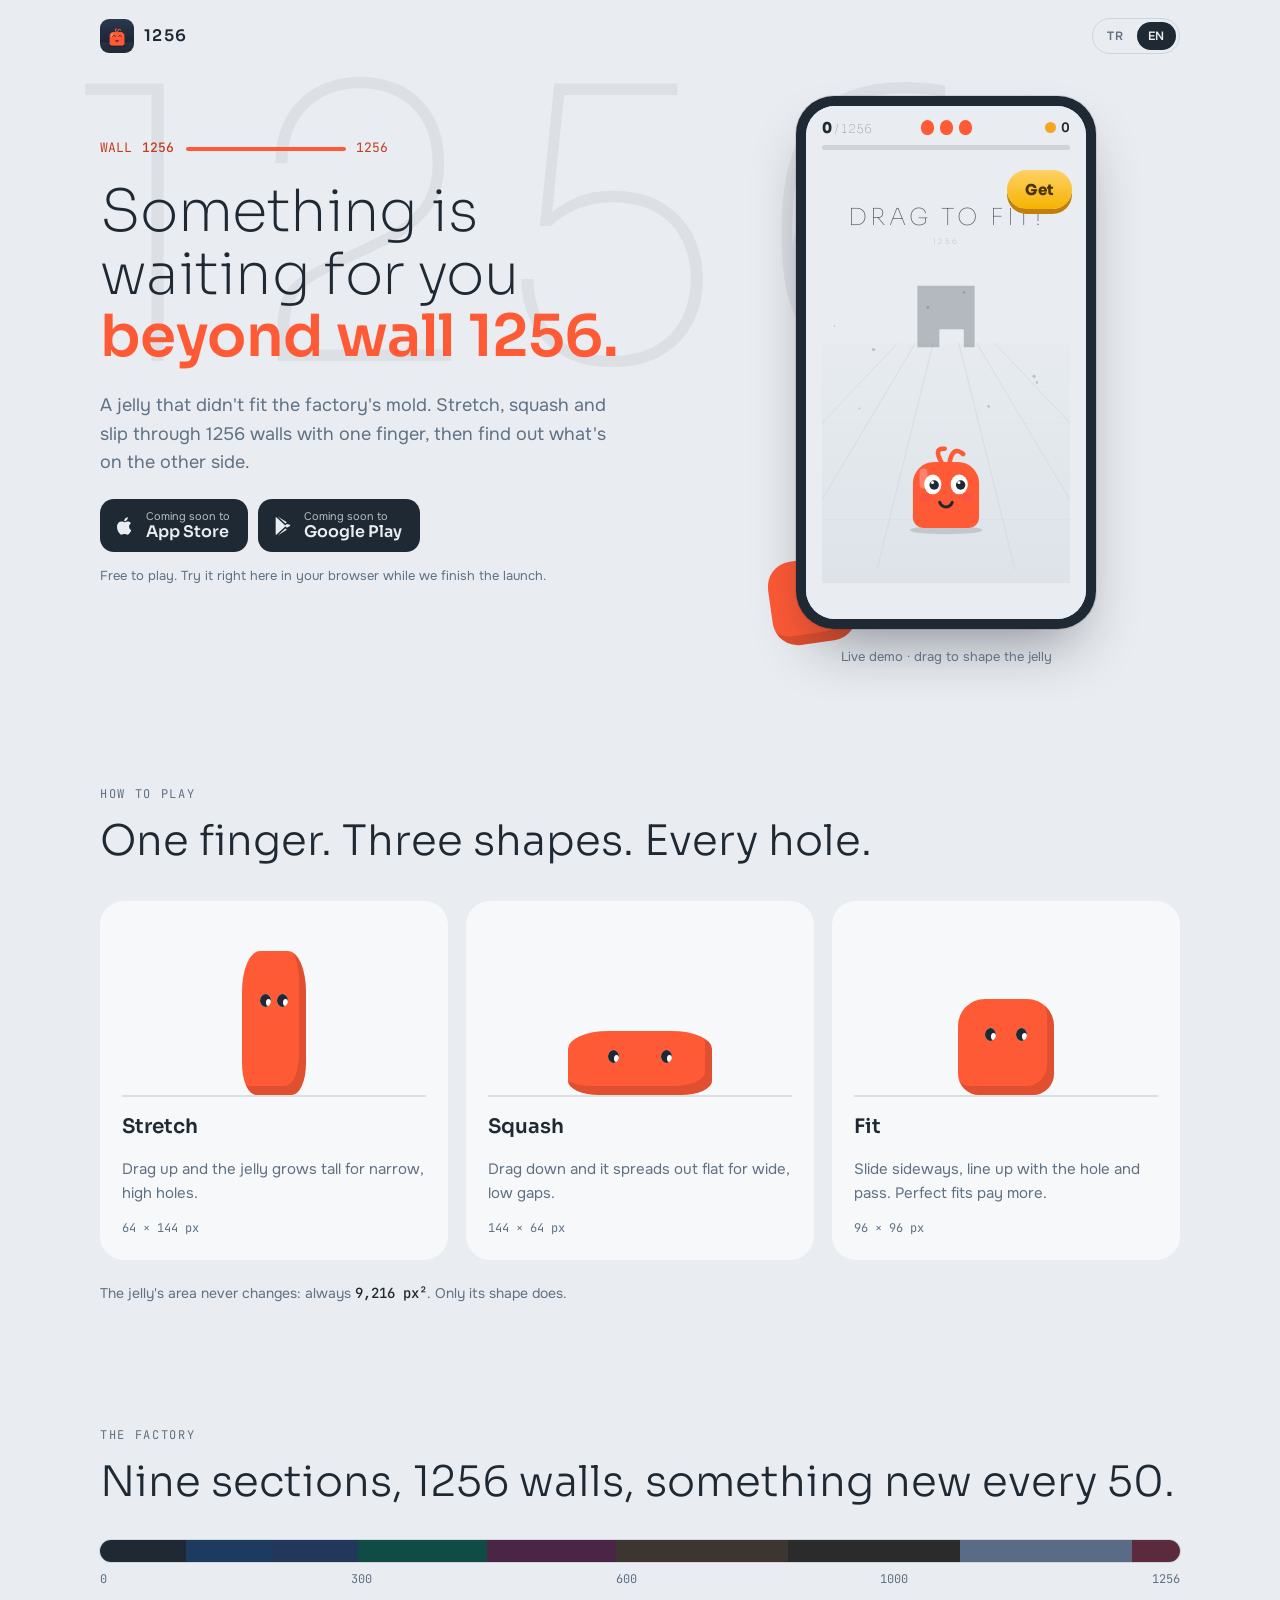
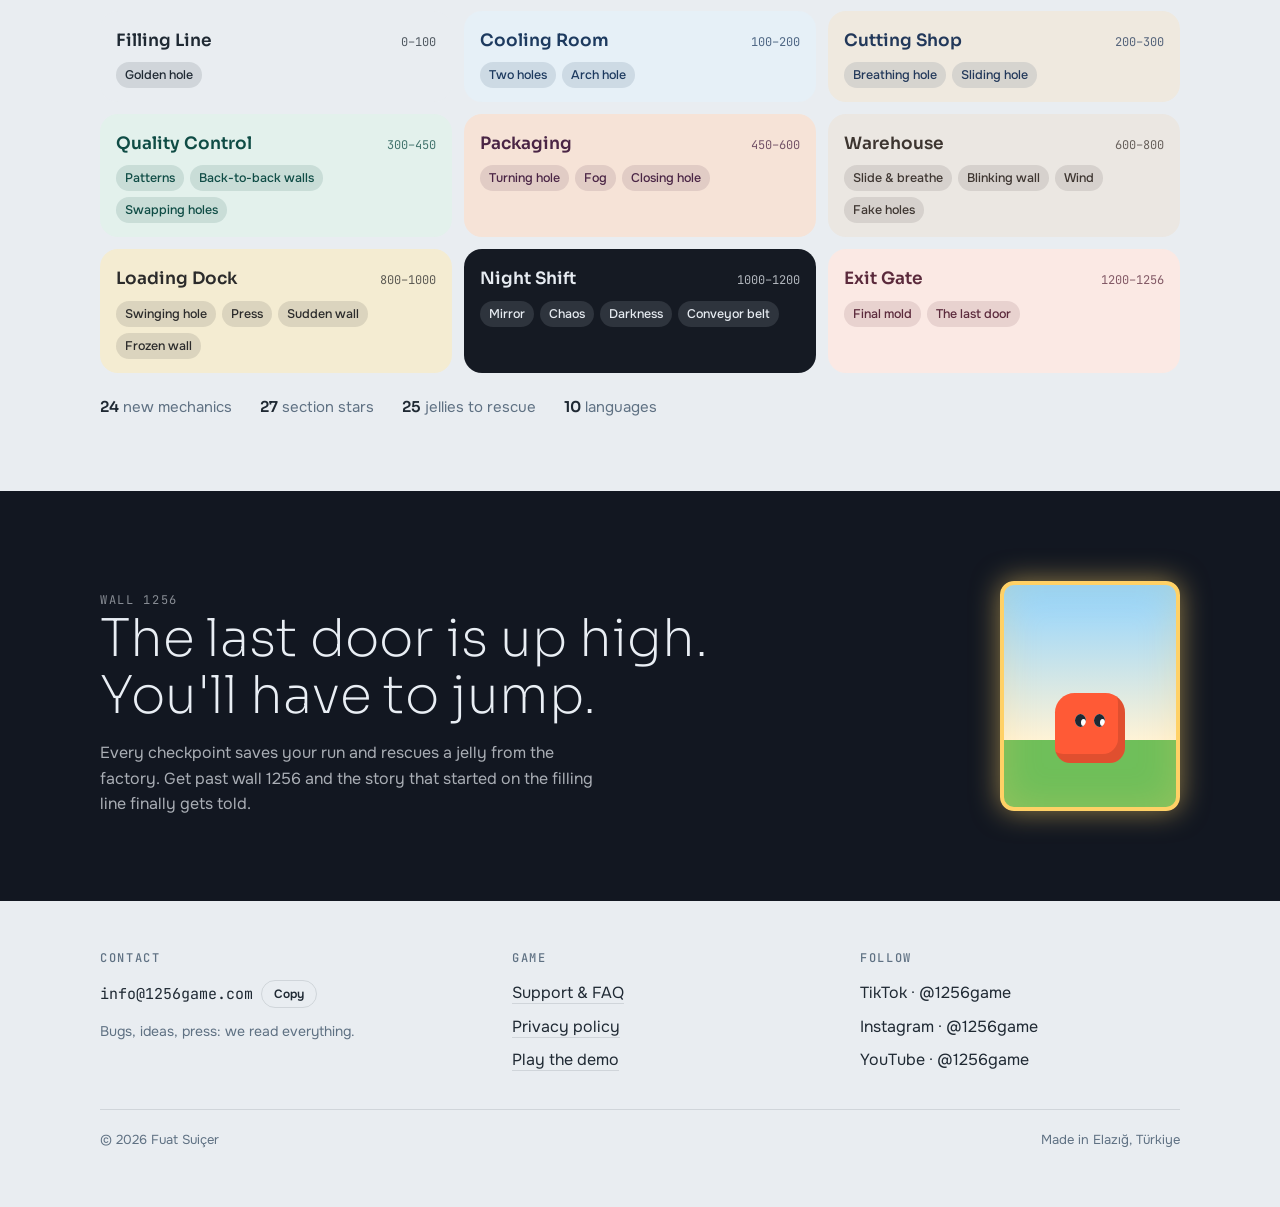
==== index.html @ 6d84bbd6 "Add files via upload" ====
<!doctype html>
<html lang="tr">
<head>
<meta charset="utf-8">
<meta name="viewport" content="width=device-width, initial-scale=1, viewport-fit=cover">
<title>1256</title>
<meta name="claude:viewport-fit-sides" content="cover">
<meta name="description" content="1256: Tek parmakla şekil değiştir, deliğe sığ, fabrikadan kaç. 1256. duvarın ardında seni bir şey bekliyor.">
<meta property="og:title" content="1256">
<meta property="og:description" content="1256. duvarın ardında seni bir şey bekliyor.">
<meta property="og:image" content="https://1256game.com/og.png">
<meta property="og:type" content="website">
<meta name="twitter:card" content="summary_large_image">
<link rel="icon" href="favicon.png">
<link rel="apple-touch-icon" href="apple-touch-icon.png">
<link rel="preconnect" href="https://fonts.googleapis.com">
<link rel="preconnect" href="https://fonts.gstatic.com" crossorigin>
<link rel="stylesheet" href="https://fonts.googleapis.com/css2?family=Sora:wght@100;200;300;600;800&family=Onest:wght@400;500;600&family=JetBrains+Mono:wght@500&display=swap">
<style>
/* Layout: the factory floor seen from the jelly. A huge thin "1256" behind a live demo,
   then the factory map from wall 0 to 1256, then the last door. */
:root{
  --bg:#e9edf1; --surface:#f6f8fa; --ink:#1f2933; --muted:#5f7183; --line:rgba(31,41,51,.12);
  --jelly:#ff5a36; --jelly-deep:#c23d1f; --gold:#f5b301; --wall:#1f2933; --night:#121721; --night-ink:#e9eef4;
  --display:"Sora",ui-sans-serif,system-ui,sans-serif; --body:"Onest","Segoe UI",system-ui,sans-serif; --mono:"JetBrains Mono",ui-monospace,Menlo,monospace;
}
@media (prefers-color-scheme: dark){:root:not([data-theme="light"]){
  --bg:#151a23; --surface:#1c2330; --ink:#e6ebf1; --muted:#8e9bab; --line:rgba(230,235,241,.12);
  --jelly:#ff6b47; --jelly-deep:#ff9a7e; --gold:#f5c040; --wall:#dfe5ec; color-scheme:dark}}
:root[data-theme="dark"]{
  --bg:#151a23; --surface:#1c2330; --ink:#e6ebf1; --muted:#8e9bab; --line:rgba(230,235,241,.12);
  --jelly:#ff6b47; --jelly-deep:#ff9a7e; --gold:#f5c040; --wall:#dfe5ec; color-scheme:dark}
*{box-sizing:border-box}
body{background:var(--bg);color:var(--ink);font-family:var(--body);font-size:16px;line-height:1.6;margin:0;-webkit-font-smoothing:antialiased}
a{color:inherit}
.wrap{max-width:1120px;margin:0 auto;padding-left:max(20px,env(safe-area-inset-left,0px));padding-right:max(20px,env(safe-area-inset-right,0px))}
h1,h2,h3{font-family:var(--display);text-wrap:balance;margin:0}
.eyebrow{font-family:var(--mono);font-size:12px;letter-spacing:.14em;text-transform:uppercase;color:var(--muted)}
:focus-visible{outline:3px solid var(--gold);outline-offset:3px;border-radius:6px}

/* top bar */
.top{display:flex;align-items:center;justify-content:space-between;gap:12px;padding-block:18px}
.brand{display:flex;align-items:center;gap:10px;text-decoration:none;font-family:var(--display);font-weight:600;letter-spacing:.08em}
.brand img{width:34px;height:34px;border-radius:9px}
.lang{display:flex;border:1.5px solid var(--line);border-radius:999px;padding:3px;gap:2px}
.lang button{font:600 12px var(--body);letter-spacing:.06em;background:none;color:var(--muted);border:0;border-radius:999px;padding:6px 11px;cursor:pointer}
.lang button[aria-pressed="true"]{background:var(--ink);color:var(--bg)}

/* hero */
.hero{position:relative;display:grid;grid-template-columns:minmax(0,1.1fr) minmax(0,.9fr);gap:40px;align-items:center;padding-block:24px 72px;overflow:hidden}
.ghost{position:absolute;left:-.04em;top:-0.08em;font-family:var(--display);font-weight:100;font-size:clamp(150px,30vw,380px);letter-spacing:.06em;line-height:1;color:var(--ink);opacity:.06;pointer-events:none;user-select:none;white-space:nowrap}
.hero-copy{position:relative;display:flex;flex-direction:column;gap:22px;min-width:0}
.counter{font-family:var(--mono);font-size:13px;color:var(--jelly-deep);display:flex;align-items:center;gap:10px}
.counter b{display:inline-block;min-width:4.2ch;font-weight:500;font-variant-numeric:tabular-nums}
.counter i{flex:0 1 160px;height:4px;border-radius:2px;background:var(--line);overflow:hidden}
.counter i u{display:block;height:100%;width:0;background:var(--jelly)}
.hero h1{font-weight:200;font-size:clamp(34px,5.2vw,58px);line-height:1.08;letter-spacing:-.01em}
.hero h1 strong{font-weight:600;color:var(--jelly)}
.lede{font-size:18px;color:var(--muted);max-width:44ch;margin:0}
.stores{display:flex;flex-wrap:wrap;gap:10px}
.store{display:flex;align-items:center;gap:10px;padding:11px 18px 11px 14px;border-radius:14px;background:var(--ink);color:var(--bg);text-decoration:none;min-width:0}
.store svg{width:22px;height:22px;flex:none}
.store span{display:flex;flex-direction:column;line-height:1.15}
.store small{font-size:11px;opacity:.75}
.store strong{font-family:var(--display);font-weight:600;font-size:16px}
.soon{font-size:13px;color:var(--muted);margin:-8px 0 0}

/* the phone with the live demo */
.phone{position:relative;justify-self:center;width:min(300px,78vw);aspect-ratio:9/16;max-width:100%;border-radius:38px;padding:10px;background:var(--wall);box-shadow:0 30px 60px -20px rgba(18,23,33,.45),0 0 0 1px var(--line)}
.phone iframe{display:block;width:100%;height:100%;border:0;border-radius:29px;background:#e9edf1}
.phone .tag{position:absolute;left:50%;bottom:-38px;transform:translateX(-50%);white-space:nowrap;font-size:13px;color:var(--muted)}
.phone::after{content:"";position:absolute;inset:auto auto -14px -26px;width:84px;height:84px;border-radius:30%;background:var(--jelly);box-shadow:inset -8px -10px 0 rgba(0,0,0,.12);z-index:-1;transform:rotate(-8deg)}

/* gestures */
.band{padding-block:72px}
.band h2{font-weight:300;font-size:clamp(28px,4vw,42px);line-height:1.15}
.gest{display:grid;grid-template-columns:repeat(3,minmax(0,1fr));gap:18px;margin-top:36px}
.g{background:var(--surface);border-radius:24px;padding:26px 22px 22px;display:flex;flex-direction:column;gap:14px;min-width:0}
.g .stage{height:170px;display:flex;align-items:flex-end;justify-content:center;border-bottom:2px solid var(--line)}
.g h3{font-weight:600;font-size:20px}
.g p{margin:0;color:var(--muted);font-size:15px}
.g .dims{font-family:var(--mono);font-size:12px;color:var(--muted)}
.jelly{position:relative;background:var(--jelly);border-radius:28% 28% 22% 22%;box-shadow:inset -7px -9px 0 rgba(0,0,0,.12)}
.jelly::before,.jelly::after{content:"";position:absolute;top:30%;width:11px;height:13px;border-radius:50%;background:#fff;box-shadow:inset 3px 2px 0 3px #1f2933}
.jelly::before{left:28%}.jelly::after{right:28%}
.j-tall{width:64px;height:144px}.j-flat{width:144px;height:64px}.j-sq{width:96px;height:96px}
.note{margin-top:22px;font-size:14px;color:var(--muted)}
.note b{font-family:var(--mono);font-weight:500;color:var(--ink)}
@media (prefers-reduced-motion: no-preference){
  .j-tall{animation:breathe 3.2s ease-in-out infinite}
  .j-flat{animation:breathe 3.2s ease-in-out infinite reverse}
  .j-sq{animation:wob 2.4s ease-in-out infinite}
  @keyframes breathe{0%,100%{transform:scale(1,1)}50%{transform:scale(1.06,.94)}}
  @keyframes wob{0%,100%{transform:translateY(0)}50%{transform:translateY(-8px)}}
}

/* factory map */
.map{margin-top:34px;display:flex;flex-direction:column;gap:22px}
.rail{display:flex;height:22px;border-radius:11px;overflow:hidden;box-shadow:0 0 0 1px var(--line)}
.rail span{display:block;height:100%}
.scale{display:flex;justify-content:space-between;font-family:var(--mono);font-size:12px;color:var(--muted);margin-top:-14px}
.secs{display:grid;grid-template-columns:repeat(3,minmax(0,1fr));gap:12px}
.sec{border-radius:18px;padding:16px 16px 14px;display:flex;flex-direction:column;gap:8px;min-width:0;background:var(--sb);color:var(--sc)}
.sec header{display:flex;justify-content:space-between;align-items:baseline;gap:8px}
.sec h3{font-weight:600;font-size:17px}
.sec .rng{font-family:var(--mono);font-size:12px;opacity:.75;white-space:nowrap;font-variant-numeric:tabular-nums}
.sec ul{list-style:none;margin:0;padding:0;display:flex;flex-wrap:wrap;gap:6px}
.sec li{font-size:12.5px;font-weight:500;padding:3px 9px;border-radius:999px;background:color-mix(in srgb,var(--sc) 12%,transparent)}
.facts{display:flex;flex-wrap:wrap;gap:10px 28px;font-size:15px;color:var(--muted)}
.facts b{font-family:var(--display);font-weight:600;color:var(--ink)}

/* the last door: one dark band in both themes */
.door{background:var(--night);color:var(--night-ink);padding-block:84px;position:relative;overflow:hidden}
.door .wrap{display:grid;grid-template-columns:minmax(0,1fr) auto;gap:40px;align-items:center}
.door h2{font-weight:200;font-size:clamp(30px,4.6vw,52px);line-height:1.1}
.door p{color:rgba(233,238,244,.7);max-width:46ch;margin:16px 0 0}
.portal{position:relative;width:180px;height:230px;border-radius:14px;border:4px solid #ffd166;box-shadow:0 0 28px rgba(255,209,102,.55),inset 0 0 36px rgba(255,209,102,.25);background:linear-gradient(180deg,#8fd3ff,#fff3d6 70%,#6fbf5a 70%)}
.portal .jelly{position:absolute;left:50%;bottom:44px;width:70px;height:70px;transform:translateX(-50%)}
.door .eyebrow{color:rgba(233,238,244,.55)}
@media (prefers-reduced-motion: no-preference){
  .portal{animation:glow 2.6s ease-in-out infinite}
  @keyframes glow{0%,100%{box-shadow:0 0 22px rgba(255,209,102,.45),inset 0 0 30px rgba(255,209,102,.2)}50%{box-shadow:0 0 44px rgba(255,209,102,.75),inset 0 0 44px rgba(255,209,102,.35)}}
  .portal .jelly{animation:hopin 2.6s ease-in-out infinite}
  @keyframes hopin{0%,100%{transform:translate(-50%,0)}40%{transform:translate(-50%,-26px)}}
}

/* footer */
footer{padding-block:48px 56px}
.foot{display:grid;grid-template-columns:minmax(0,1.2fr) minmax(0,1fr) minmax(0,1fr);gap:28px}
.foot h3{font-family:var(--mono);font-weight:500;font-size:12px;letter-spacing:.14em;text-transform:uppercase;color:var(--muted);margin-bottom:12px}
.foot ul{list-style:none;margin:0;padding:0;display:flex;flex-direction:column;gap:8px}
.foot a{text-decoration:none;border-bottom:1px solid var(--line)}
.foot a:hover{border-color:var(--ink)}
.mail{display:flex;align-items:center;gap:8px;flex-wrap:wrap}
.mail code{font-family:var(--mono);font-size:15px;user-select:all}
.mail button{font:600 12px var(--body);border:1.5px solid var(--line);background:none;color:var(--ink);border-radius:999px;padding:5px 12px;cursor:pointer}
.legal{margin-top:36px;padding-top:20px;border-top:1px solid var(--line);display:flex;justify-content:space-between;flex-wrap:wrap;gap:10px;font-size:13px;color:var(--muted)}

@media (max-width:860px){
  .hero{grid-template-columns:1fr;gap:56px;padding-bottom:84px}
  .gest{grid-template-columns:1fr}
  .secs{grid-template-columns:repeat(2,minmax(0,1fr))}
  .door .wrap{grid-template-columns:1fr}
  .portal{justify-self:start}
  .foot{grid-template-columns:1fr}
}
@media (max-width:520px){.secs{grid-template-columns:1fr}.g{display:grid;grid-template-columns:96px minmax(0,1fr);grid-template-rows:auto auto auto;column-gap:16px;row-gap:4px;padding:16px}.g .stage{grid-row:1/4;height:auto;border-bottom:0;align-items:center}.g .stage .jelly{transform:scale(.6)!important;animation:none}.g h3{font-size:18px}}
</style>
</head>
<body>
<header class="wrap top">
  <a class="brand" href="#" aria-label="1256"><img src="icon-256.png" alt="" width="34" height="34">1256</a>
  <div class="lang" role="group" aria-label="Dil / Language">
    <button type="button" id="lang-tr" aria-pressed="true">TR</button>
    <button type="button" id="lang-en" aria-pressed="false">EN</button>
  </div>
</header>

<main>
  <section class="wrap hero">
    <div class="ghost" aria-hidden="true">1256</div>
    <div class="hero-copy">
      <div class="counter" aria-hidden="true"><span data-en="WALL">DUVAR</span> <b id="cnt">0001</b><i><u id="bar"></u></i> 1256</div>
      <h1 data-en-html="Something is waiting for you <strong>beyond wall 1256.</strong>"><strong>1256. duvarın</strong> ardında seni bir şey bekliyor.</h1>
      <p class="lede" data-en="A jelly that didn't fit the factory's mold. Stretch, squash and slip through 1256 walls with one finger, then find out what's on the other side.">Fabrikanın kalıbına sığmayan bir jöle. Tek parmakla uza, basıl, deliğe sığ; 1256 duvarı geç ve öbür tarafta ne olduğunu gör.</p>
      <div class="stores">
        <a class="store" href="#" aria-disabled="true"><svg viewBox="0 0 24 24" aria-hidden="true"><path fill="currentColor" d="M16.4 12.6c0-2.4 2-3.6 2.1-3.7-1.1-1.7-2.9-1.9-3.5-1.9-1.5-.2-2.9.9-3.7.9-.8 0-1.9-.9-3.2-.8-1.6 0-3.1 1-4 2.4-1.7 3-.4 7.3 1.2 9.7.8 1.2 1.8 2.5 3 2.4 1.2 0 1.7-.8 3.1-.8 1.5 0 1.9.8 3.2.8 1.3 0 2.1-1.2 2.9-2.4.9-1.3 1.3-2.6 1.3-2.7-.1 0-2.4-.9-2.4-3.9zM14 5.4c.7-.8 1.1-1.9 1-3-1 0-2.1.7-2.8 1.5-.6.7-1.2 1.8-1 2.9 1.1.1 2.1-.6 2.8-1.4z"/></svg><span><small data-en="Coming soon to">Yakında</small><strong>App Store</strong></span></a>
        <a class="store" href="#" aria-disabled="true"><svg viewBox="0 0 24 24" aria-hidden="true"><path fill="currentColor" d="M4 2.8v18.4c0 .4.4.6.7.4l10.1-9.2c.2-.2.2-.6 0-.8L4.7 2.4c-.3-.2-.7 0-.7.4zm12.2 6.9-2.3 2.1 2.3 2.1 3.3-1.9c.6-.3.6-1.1 0-1.4zM6.2 1.6l8.4 7.7 1.6-1.4zm0 20.8 10-6.3-1.6-1.4z"/></svg><span><small data-en="Coming soon to">Yakında</small><strong>Google Play</strong></span></a>
      </div>
      <p class="soon" data-en="Free to play. Try it right here in your browser while we finish the launch.">Ücretsiz. Mağazalara gelene kadar yandaki demoyu tarayıcında oynayabilirsin.</p>
    </div>
    <div class="phone">
      <iframe src="play.html" title="1256 demo" loading="lazy"></iframe>
      <span class="tag" data-en="Live demo · drag to shape the jelly">Canlı demo · jöleyi parmağınla şekillendir</span>
    </div>
  </section>

  <section class="band">
    <div class="wrap">
      <p class="eyebrow" data-en="How to play">Nasıl oynanır</p>
      <h2 data-en="One finger. Three shapes. Every hole.">Tek parmak. Üç şekil. Her delik.</h2>
      <div class="gest">
        <article class="g"><div class="stage"><div class="jelly j-tall"></div></div><h3 data-en="Stretch">Uza</h3><p data-en="Drag up and the jelly grows tall for narrow, high holes.">Yukarı çek; jöle dar ve yüksek delikler için uzasın.</p><span class="dims">64 × 144 px</span></article>
        <article class="g"><div class="stage"><div class="jelly j-flat"></div></div><h3 data-en="Squash">Basıl</h3><p data-en="Drag down and it spreads out flat for wide, low gaps.">Aşağı çek; geniş ve alçak boşluklar için yassılsın.</p><span class="dims">144 × 64 px</span></article>
        <article class="g"><div class="stage"><div class="jelly j-sq"></div></div><h3 data-en="Fit">Sığ</h3><p data-en="Slide sideways, line up with the hole and pass. Perfect fits pay more.">Sağa sola kaydır, deliğe hizalan ve geç. Tam oturan geçiş daha çok kazandırır.</p><span class="dims">96 × 96 px</span></article>
      </div>
      <p class="note" data-en-html="The jelly's area never changes: always <b>9,216 px²</b>. Only its shape does.">Jölenin alanı hiç değişmez: hep <b>9.216 px²</b>. Değişen yalnızca şekli.</p>
    </div>
  </section>

  <section class="band" style="padding-top:24px">
    <div class="wrap">
      <p class="eyebrow" data-en="The factory">Fabrika</p>
      <h2 data-en="Nine sections, 1256 walls, something new every 50.">Dokuz bölüm, 1256 duvar, her 50 duvarda yeni bir şey.</h2>
      <div class="map">
        <div class="rail" id="rail" aria-hidden="true"></div>
        <div class="scale" aria-hidden="true"><span>0</span><span>300</span><span>600</span><span>1000</span><span>1256</span></div>
        <div class="secs" id="secs"></div>
        <div class="facts">
          <span><b>24</b> <span data-en="new mechanics">yeni mekanik</span></span>
          <span><b>27</b> <span data-en="section stars">bölüm yıldızı</span></span>
          <span><b>25</b> <span data-en="jellies to rescue">kurtarılacak jöle</span></span>
          <span><b>10</b> <span data-en="languages">dil</span></span>
        </div>
      </div>
    </div>
  </section>

  <section class="door">
    <div class="wrap">
      <div>
        <p class="eyebrow" data-en="Wall 1256">1256. duvar</p>
        <h2 data-en="The last door is up high. You'll have to jump.">Son kapı yukarıda. Zıplaman gerekecek.</h2>
        <p data-en="Every checkpoint saves your run and rescues a jelly from the factory. Get past wall 1256 and the story that started on the filling line finally gets told.">Her kontrol noktası ilerlemeni kaydeder ve fabrikadan bir jöle kurtarır. 1256. duvarı geçtiğinde dolum hattında başlayan hikâye sonunda anlatılır.</p>
      </div>
      <div class="portal" aria-hidden="true"><div class="jelly"></div></div>
    </div>
  </section>
</main>

<footer class="wrap">
  <div class="foot">
    <div>
      <h3 data-en="Contact">İletişim</h3>
      <div class="mail"><code id="mail">info@1256game.com</code><button type="button" id="copy" data-en="Copy">Kopyala</button></div>
      <p style="margin:12px 0 0;color:var(--muted);font-size:14px" data-en="Bugs, ideas, press: we read everything.">Hata, fikir, basın: hepsini okuyoruz.</p>
    </div>
    <div>
      <h3 data-en="Game">Oyun</h3>
      <ul>
        <li><a href="destek.html" data-en="Support &amp; FAQ">Destek ve SSS</a></li>
        <li><a href="gizlilik.html" id="privacy-link" data-en="Privacy policy">Gizlilik politikası</a></li>
        <li><a href="play.html" target="_blank" rel="noopener" data-en="Play the demo">Demoyu oyna</a></li>
      </ul>
    </div>
    <div>
      <h3 data-en="Follow">Takip et</h3>
      <ul>
        <li>TikTok · @1256game</li>
        <li>Instagram · @1256game</li>
        <li>YouTube · @1256game</li>
      </ul>
    </div>
  </div>
  <div class="legal"><span>© 2026 Fuat Suiçer</span><span data-en="Made in Elazığ, Türkiye">Elazığ, Türkiye'de yapıldı</span></div>
</footer>

<script>
(() => {
  const SECS = [
    { from: 0, to: 100, tr: 'Dolum Hattı', en: 'Filling Line', bg: '#e9edf1', c: '#1f2933', n: [['Altın delik', 'Golden hole']] },
    { from: 100, to: 200, tr: 'Soğutma Odası', en: 'Cooling Room', bg: '#e6f0f7', c: '#1d3a5f', n: [['İki delik', 'Two holes'], ['Kemer delik', 'Arch hole']] },
    { from: 200, to: 300, tr: 'Kesim Atölyesi', en: 'Cutting Shop', bg: '#efe9df', c: '#22385a', n: [['Nefes alan delik', 'Breathing hole'], ['Kayan delik', 'Sliding hole']] },
    { from: 300, to: 450, tr: 'Kalite Kontrol', en: 'Quality Control', bg: '#e3f1ec', c: '#0f4c45', n: [['Desenler', 'Patterns'], ['Art arda duvarlar', 'Back-to-back walls'], ['Yer değiştiren delikler', 'Swapping holes']] },
    { from: 450, to: 600, tr: 'Paketleme', en: 'Packaging', bg: '#f6e3d7', c: '#4a2545', n: [['Dönen delik', 'Turning hole'], ['Sis', 'Fog'], ['Daralan delik', 'Closing hole']] },
    { from: 600, to: 800, tr: 'Depo', en: 'Warehouse', bg: '#ebe7e2', c: '#3d3530', n: [['Kayan ve nefes alan', 'Slide & breathe'], ['Yanıp sönen duvar', 'Blinking wall'], ['Rüzgâr', 'Wind'], ['Sahte delikler', 'Fake holes']] },
    { from: 800, to: 1000, tr: 'Yükleme Rampası', en: 'Loading Dock', bg: '#f4ecd2', c: '#2b2b2b', n: [['Salınan delik', 'Swinging hole'], ['Pres', 'Press'], ['Ani duvar', 'Sudden wall'], ['Buzlu duvar', 'Frozen wall']] },
    { from: 1000, to: 1200, tr: 'Gece Vardiyası', en: 'Night Shift', bg: '#151a23', c: '#e6ebf1', rail: '#5a6b85', n: [['Ayna', 'Mirror'], ['Kaos', 'Chaos'], ['Karanlık', 'Darkness'], ['Yürüyen bant', 'Conveyor belt']] },
    { from: 1200, to: 1256, tr: 'Çıkış Kapısı', en: 'Exit Gate', bg: '#fbe9e4', c: '#5b2a3c', n: [['Son kalıp', 'Final mold'], ['Son kapı', 'The last door']] }
  ];
  let lang = 'tr';
  try { lang = localStorage.getItem('lang') || ((navigator.language || '').toLowerCase().startsWith('tr') ? 'tr' : 'en'); } catch (_) { lang = (navigator.language || '').toLowerCase().startsWith('tr') ? 'tr' : 'en'; }

  function renderMap() {
    document.getElementById('rail').innerHTML = SECS.map(s => '<span style="flex:' + (s.to - s.from) + ';background:' + (s.rail || s.c) + '"></span>').join('');
    document.getElementById('secs').innerHTML = SECS.map(s =>
      '<article class="sec" style="--sb:' + s.bg + ';--sc:' + s.c + '"><header><h3>' + (lang === 'en' ? s.en : s.tr) + '</h3><span class="rng">' + s.from + '–' + s.to + '</span></header><ul>' +
      s.n.map(x => '<li>' + (lang === 'en' ? x[1] : x[0]) + '</li>').join('') + '</ul></article>').join('');
  }
  function apply() {
    document.documentElement.lang = lang;
    document.querySelectorAll('[data-en],[data-en-html]').forEach(el => {
      if (el.dataset.tr === undefined) el.dataset.tr = el.innerHTML;
      el.innerHTML = lang === 'en' ? (el.dataset.enHtml || el.dataset.en) : el.dataset.tr;
    });
    document.getElementById('lang-tr').setAttribute('aria-pressed', lang === 'tr');
    document.getElementById('lang-en').setAttribute('aria-pressed', lang === 'en');
    document.getElementById('privacy-link').href = lang === 'en' ? 'privacy.html' : 'gizlilik.html';
    document.title = '1256';
    renderMap();
  }
  ['tr', 'en'].forEach(l => document.getElementById('lang-' + l).addEventListener('click', () => { lang = l; try { localStorage.setItem('lang', l); } catch (_) {} apply(); }));
  document.querySelectorAll('.store[aria-disabled]').forEach(a => a.addEventListener('click', e => e.preventDefault()));
  document.getElementById('copy').addEventListener('click', () => {
    const b = document.getElementById('copy'), done = () => { b.textContent = lang === 'en' ? 'Copied' : 'Kopyalandı'; setTimeout(apply, 1600); };
    const sel = () => { const r = document.createRange(); r.selectNodeContents(document.getElementById('mail')); const s = getSelection(); s.removeAllRanges(); s.addRange(r); };
    if (navigator.clipboard) navigator.clipboard.writeText('info@1256game.com').then(done, sel); else sel();
  });
  // the wall counter in the hero climbs to 1256, as if you were playing
  const cnt = document.getElementById('cnt'), bar = document.getElementById('bar');
  const reduce = matchMedia('(prefers-reduced-motion: reduce)').matches;
  if (reduce) { cnt.textContent = '1256'; bar.style.width = '100%'; }
  else { let t0 = null; const step = now => { t0 = t0 || now; const k = Math.min(1, (now - t0) / 2600), v = Math.max(1, Math.round(1256 * (1 - Math.pow(1 - k, 3)))); cnt.textContent = String(v).padStart(4, '0'); bar.style.width = (100 * v / 1256) + '%'; if (k < 1) requestAnimationFrame(step); }; requestAnimationFrame(step); }
  apply();
})();
</script>
</body>
</html>
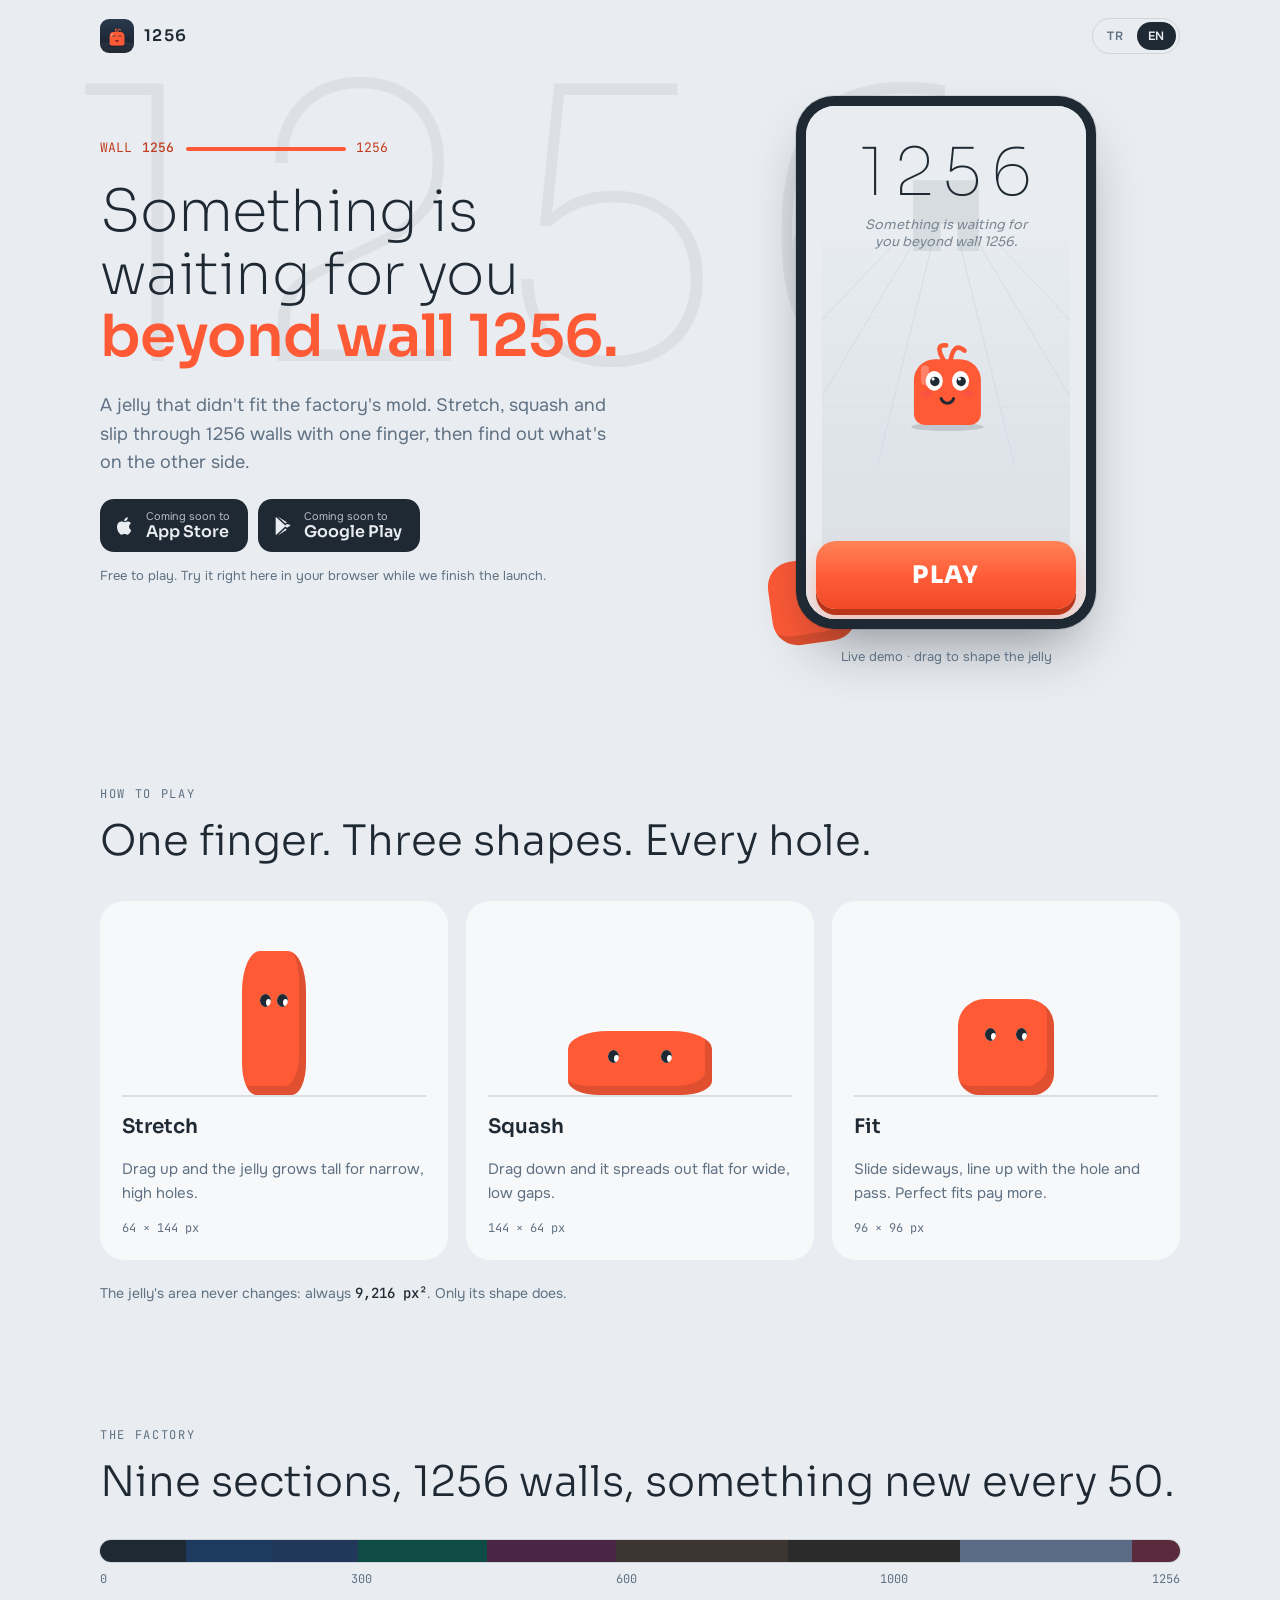
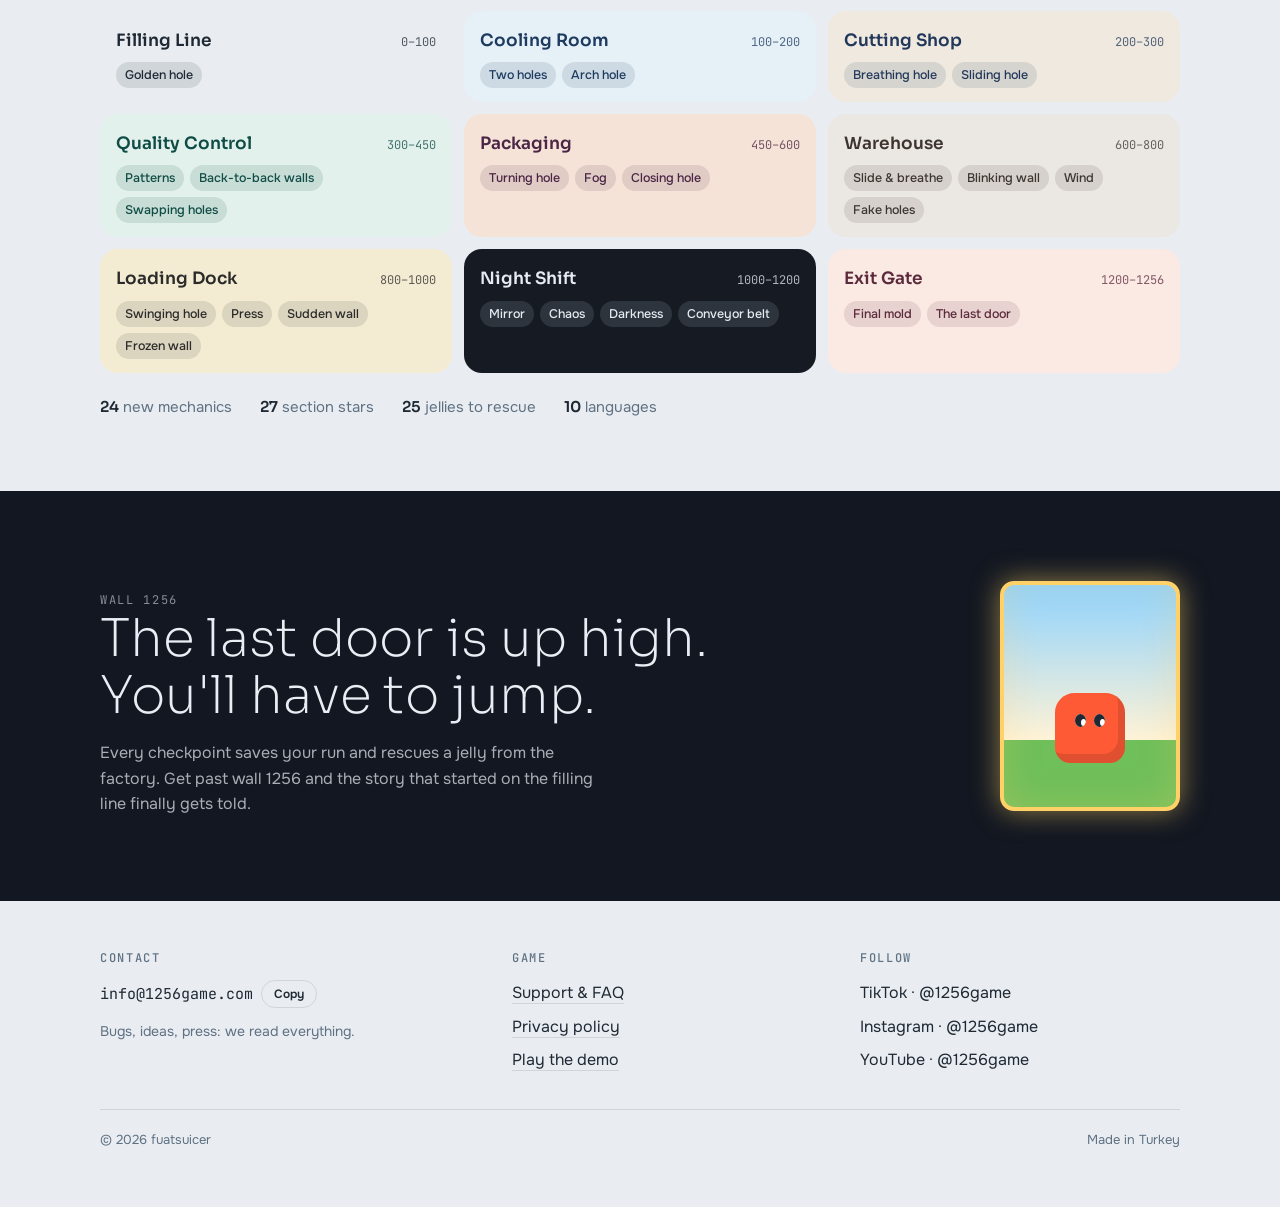
==== commit 83f1e1e5: "Add files via upload" ====
--- a/index.html
+++ b/index.html
@@ -242,7 +242,7 @@
       </ul>
     </div>
   </div>
-  <div class="legal"><span>© 2026 Fuat Suiçer</span><span data-en="Made in Elazığ, Türkiye">Elazığ, Türkiye'de yapıldı</span></div>
+  <div class="legal"><span>© 2026 fuatsuicer</span><span>Made in Turkey</span></div>
 </footer>
 
 <script>
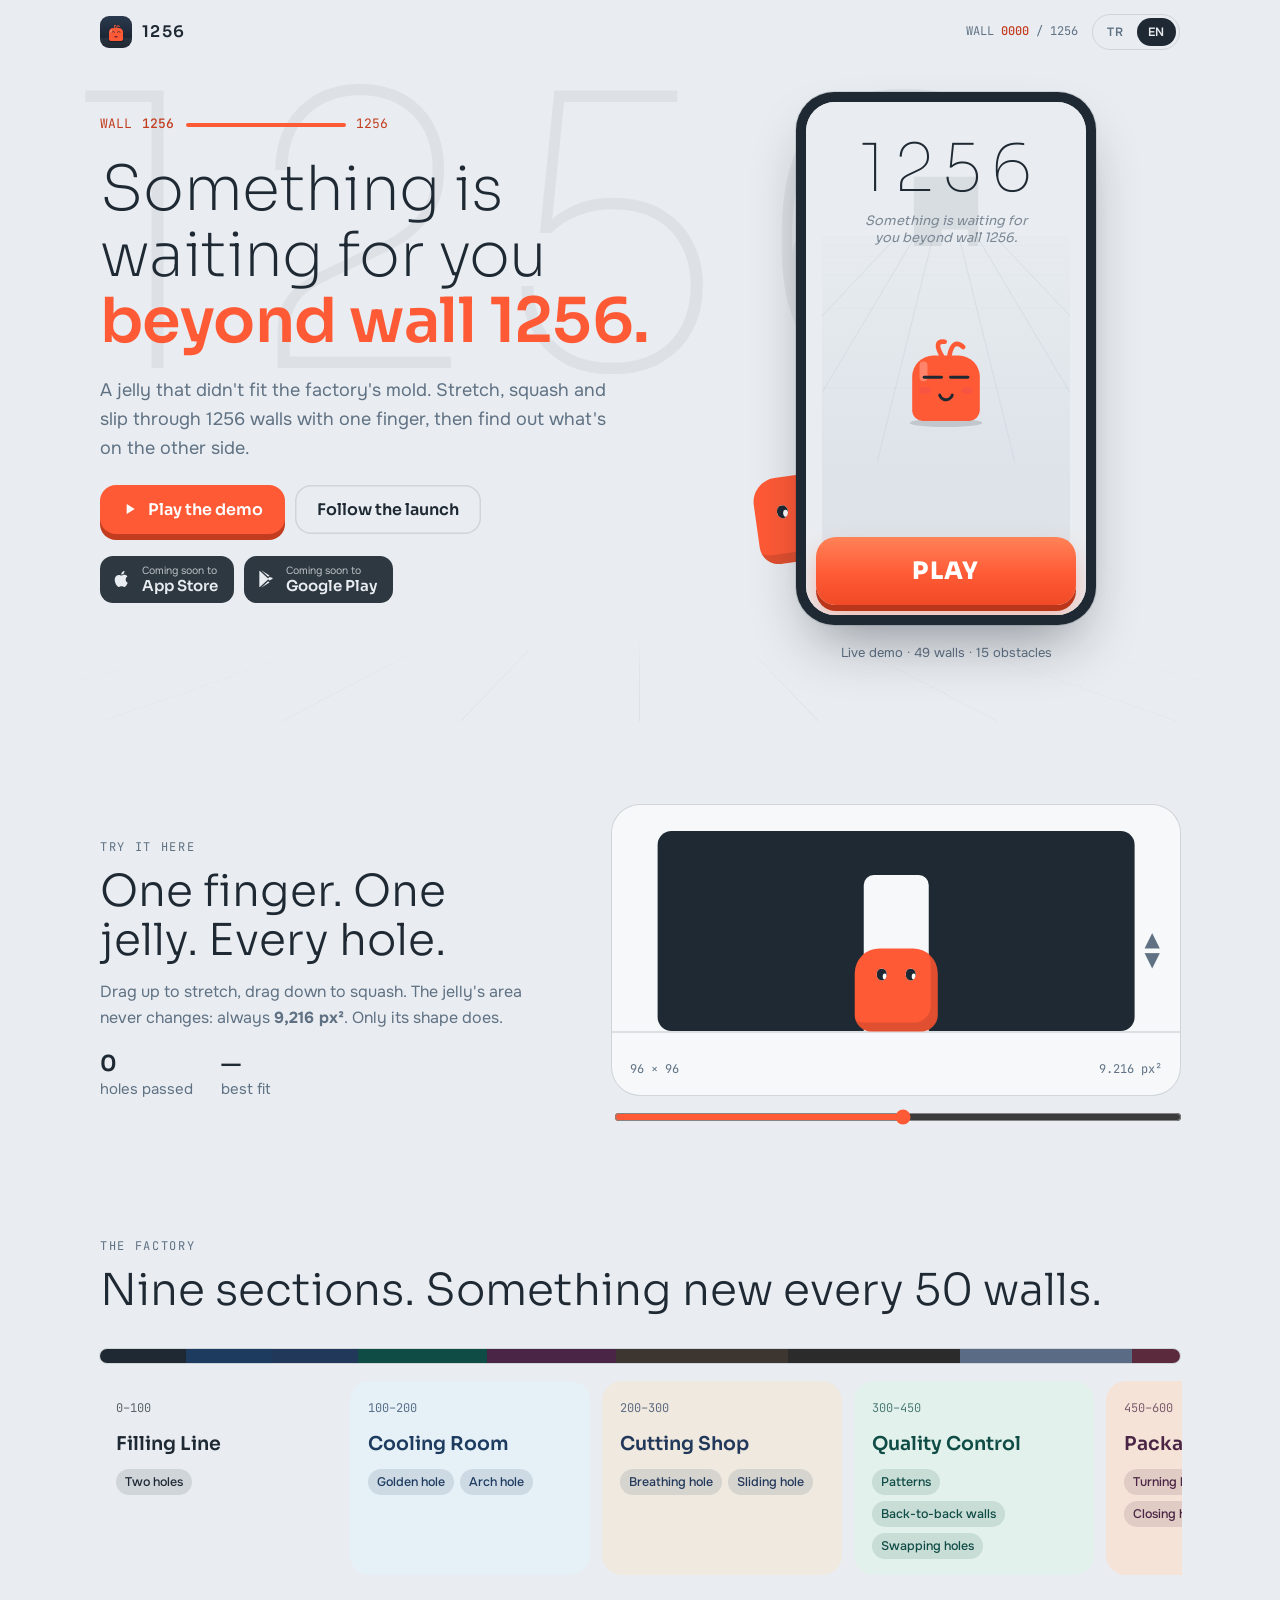
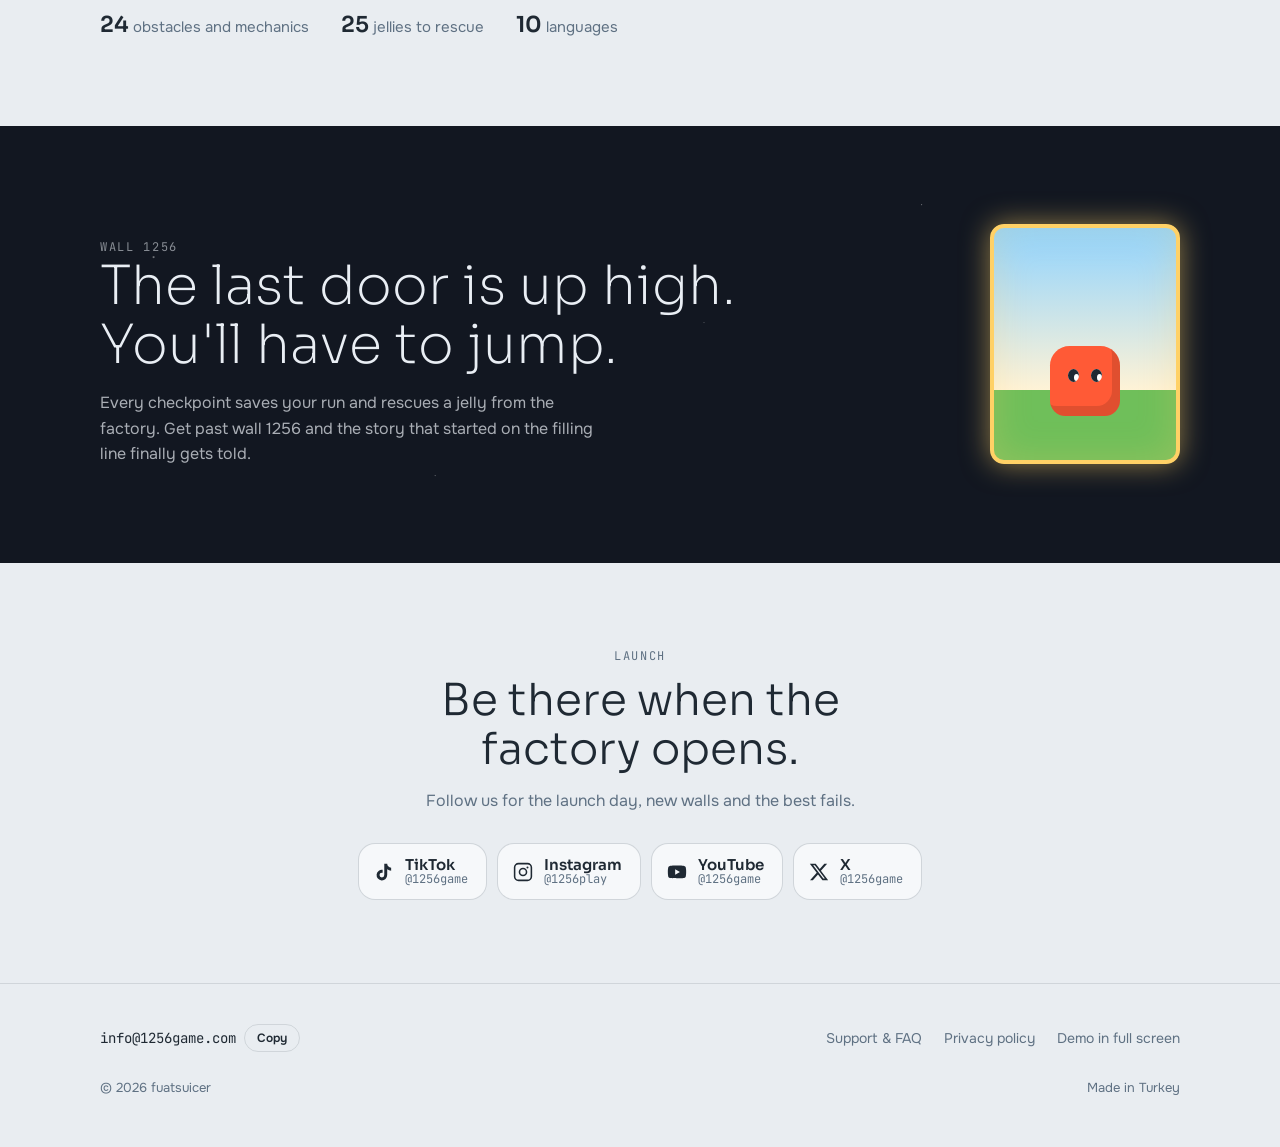
==== commit f3aae369: "Add files via upload" ====
--- a/index.html
+++ b/index.html
@@ -17,239 +17,301 @@
 <link rel="preconnect" href="https://fonts.gstatic.com" crossorigin>
 <link rel="stylesheet" href="https://fonts.googleapis.com/css2?family=Sora:wght@100;200;300;600;800&family=Onest:wght@400;500;600&family=JetBrains+Mono:wght@500&display=swap">
 <style>
-/* Layout: the factory floor seen from the jelly. A huge thin "1256" behind a live demo,
-   then the factory map from wall 0 to 1256, then the last door. */
+/* The page is a factory floor seen from the jelly: a wall counter climbs as you scroll,
+   the hero holds the live demo, then a hole you can fit yourself, the factory line, the last door. */
 :root{
   --bg:#e9edf1; --surface:#f6f8fa; --ink:#1f2933; --muted:#5f7183; --line:rgba(31,41,51,.12);
-  --jelly:#ff5a36; --jelly-deep:#c23d1f; --gold:#f5b301; --wall:#1f2933; --night:#121721; --night-ink:#e9eef4;
+  --jelly:#ff5a36; --jelly-deep:#c23d1f; --gold:#f5b301; --ok:#16a37f; --wall:#1f2933; --night:#121721; --night-ink:#e9eef4;
   --display:"Sora",ui-sans-serif,system-ui,sans-serif; --body:"Onest","Segoe UI",system-ui,sans-serif; --mono:"JetBrains Mono",ui-monospace,Menlo,monospace;
 }
 @media (prefers-color-scheme: dark){:root:not([data-theme="light"]){
   --bg:#151a23; --surface:#1c2330; --ink:#e6ebf1; --muted:#8e9bab; --line:rgba(230,235,241,.12);
-  --jelly:#ff6b47; --jelly-deep:#ff9a7e; --gold:#f5c040; --wall:#dfe5ec; color-scheme:dark}}
+  --jelly:#ff6b47; --jelly-deep:#ff9a7e; --gold:#f5c040; --ok:#2fc79a; --wall:#dfe5ec; color-scheme:dark}}
 :root[data-theme="dark"]{
   --bg:#151a23; --surface:#1c2330; --ink:#e6ebf1; --muted:#8e9bab; --line:rgba(230,235,241,.12);
-  --jelly:#ff6b47; --jelly-deep:#ff9a7e; --gold:#f5c040; --wall:#dfe5ec; color-scheme:dark}
+  --jelly:#ff6b47; --jelly-deep:#ff9a7e; --gold:#f5c040; --ok:#2fc79a; --wall:#dfe5ec; color-scheme:dark}
 *{box-sizing:border-box}
-body{background:var(--bg);color:var(--ink);font-family:var(--body);font-size:16px;line-height:1.6;margin:0;-webkit-font-smoothing:antialiased}
+html{scroll-behavior:smooth;overflow-x:clip}
+body{background:var(--bg);color:var(--ink);font-family:var(--body);font-size:16px;line-height:1.6;margin:0;-webkit-font-smoothing:antialiased;overflow-x:hidden}
 a{color:inherit}
 .wrap{max-width:1120px;margin:0 auto;padding-left:max(20px,env(safe-area-inset-left,0px));padding-right:max(20px,env(safe-area-inset-right,0px))}
 h1,h2,h3{font-family:var(--display);text-wrap:balance;margin:0}
-.eyebrow{font-family:var(--mono);font-size:12px;letter-spacing:.14em;text-transform:uppercase;color:var(--muted)}
+.eyebrow{font-family:var(--mono);font-size:12px;letter-spacing:.14em;text-transform:uppercase;color:var(--muted);margin:0 0 10px}
 :focus-visible{outline:3px solid var(--gold);outline-offset:3px;border-radius:6px}
 
-/* top bar */
-.top{display:flex;align-items:center;justify-content:space-between;gap:12px;padding-block:18px}
+/* top bar: the wall counter follows your scroll */
+.top{position:sticky;top:0;z-index:20;background:color-mix(in srgb,var(--bg) 86%,transparent);backdrop-filter:blur(10px);-webkit-backdrop-filter:blur(10px)}
+.top .wrap{display:flex;align-items:center;justify-content:space-between;gap:12px;padding-block:14px}
 .brand{display:flex;align-items:center;gap:10px;text-decoration:none;font-family:var(--display);font-weight:600;letter-spacing:.08em}
-.brand img{width:34px;height:34px;border-radius:9px}
+.brand img{width:32px;height:32px;border-radius:9px}
+.right{display:flex;align-items:center;gap:14px}
+.wallno{font-family:var(--mono);font-size:12px;color:var(--muted);font-variant-numeric:tabular-nums}
+.wallno b{color:var(--jelly-deep);font-weight:500}
 .lang{display:flex;border:1.5px solid var(--line);border-radius:999px;padding:3px;gap:2px}
 .lang button{font:600 12px var(--body);letter-spacing:.06em;background:none;color:var(--muted);border:0;border-radius:999px;padding:6px 11px;cursor:pointer}
 .lang button[aria-pressed="true"]{background:var(--ink);color:var(--bg)}
+.prog{position:absolute;left:0;bottom:0;height:2px;width:100%;transform-origin:0 50%;transform:scaleX(0);background:var(--jelly)}
 
 /* hero */
-.hero{position:relative;display:grid;grid-template-columns:minmax(0,1.1fr) minmax(0,.9fr);gap:40px;align-items:center;padding-block:24px 72px;overflow:hidden}
-.ghost{position:absolute;left:-.04em;top:-0.08em;font-family:var(--display);font-weight:100;font-size:clamp(150px,30vw,380px);letter-spacing:.06em;line-height:1;color:var(--ink);opacity:.06;pointer-events:none;user-select:none;white-space:nowrap}
+.hero{position:relative;overflow:hidden;display:grid;grid-template-columns:minmax(0,1.1fr) minmax(0,.9fr);gap:40px;align-items:center;padding-block:28px 96px}
+.ghost{position:absolute;left:-.04em;top:-0.04em;font-family:var(--display);font-weight:100;font-size:clamp(150px,30vw,380px);letter-spacing:.06em;line-height:1;color:var(--ink);opacity:.055;pointer-events:none;user-select:none;white-space:nowrap}
+.floor{position:absolute;left:50%;bottom:0;width:140vw;height:46%;transform:translateX(-50%);pointer-events:none;opacity:.5;
+  background:repeating-linear-gradient(90deg,transparent 0 calc(10% - 1px),var(--line) calc(10% - 1px) 10%);
+  -webkit-mask:linear-gradient(transparent,#000 70%);mask:linear-gradient(transparent,#000 70%);transform:translateX(-50%) perspective(300px) rotateX(58deg);transform-origin:50% 100%}
 .hero-copy{position:relative;display:flex;flex-direction:column;gap:22px;min-width:0}
 .counter{font-family:var(--mono);font-size:13px;color:var(--jelly-deep);display:flex;align-items:center;gap:10px}
 .counter b{display:inline-block;min-width:4.2ch;font-weight:500;font-variant-numeric:tabular-nums}
 .counter i{flex:0 1 160px;height:4px;border-radius:2px;background:var(--line);overflow:hidden}
 .counter i u{display:block;height:100%;width:0;background:var(--jelly)}
-.hero h1{font-weight:200;font-size:clamp(34px,5.2vw,58px);line-height:1.08;letter-spacing:-.01em}
+.hero h1{font-weight:200;font-size:clamp(36px,5.4vw,62px);line-height:1.06;letter-spacing:-.01em}
 .hero h1 strong{font-weight:600;color:var(--jelly)}
 .lede{font-size:18px;color:var(--muted);max-width:44ch;margin:0}
+.cta{display:flex;flex-wrap:wrap;gap:10px;align-items:center}
+.btn{display:inline-flex;align-items:center;gap:10px;font:600 16px var(--display);text-decoration:none;border-radius:16px;padding:14px 22px;border:0;cursor:pointer}
+.btn.main{background:var(--jelly);color:#fff;box-shadow:0 6px 0 var(--jelly-deep);transition:transform .12s,box-shadow .12s}
+.btn.main:hover{transform:translateY(-2px);box-shadow:0 8px 0 var(--jelly-deep)}
+.btn.main:active{transform:translateY(4px);box-shadow:0 2px 0 var(--jelly-deep)}
+.btn.ghostb{color:var(--ink);box-shadow:inset 0 0 0 1.5px var(--line)}
+.btn.ghostb:hover{box-shadow:inset 0 0 0 1.5px var(--ink)}
 .stores{display:flex;flex-wrap:wrap;gap:10px}
-.store{display:flex;align-items:center;gap:10px;padding:11px 18px 11px 14px;border-radius:14px;background:var(--ink);color:var(--bg);text-decoration:none;min-width:0}
-.store svg{width:22px;height:22px;flex:none}
+.store{display:flex;align-items:center;gap:10px;padding:9px 16px 9px 12px;border-radius:13px;background:var(--ink);color:var(--bg);text-decoration:none;min-width:0;opacity:.92}
+.store svg{width:20px;height:20px;flex:none}
 .store span{display:flex;flex-direction:column;line-height:1.15}
-.store small{font-size:11px;opacity:.75}
-.store strong{font-family:var(--display);font-weight:600;font-size:16px}
-.soon{font-size:13px;color:var(--muted);margin:-8px 0 0}
-
-/* the phone with the live demo */
-.phone{position:relative;justify-self:center;width:min(300px,78vw);aspect-ratio:9/16;max-width:100%;border-radius:38px;padding:10px;background:var(--wall);box-shadow:0 30px 60px -20px rgba(18,23,33,.45),0 0 0 1px var(--line)}
+.store small{font-size:10.5px;opacity:.75}
+.store strong{font-family:var(--display);font-weight:600;font-size:15px}
+
+/* the phone with the live demo, passing through a hole in a wall */
+.stagephone{position:relative;justify-self:center;width:min(300px,78vw)}
+.phone{position:relative;width:100%;aspect-ratio:9/16;border-radius:38px;padding:10px;background:var(--wall);box-shadow:0 30px 60px -20px rgba(18,23,33,.45),0 0 0 1px var(--line);z-index:1}
 .phone iframe{display:block;width:100%;height:100%;border:0;border-radius:29px;background:#e9edf1}
-.phone .tag{position:absolute;left:50%;bottom:-38px;transform:translateX(-50%);white-space:nowrap;font-size:13px;color:var(--muted)}
-.phone::after{content:"";position:absolute;inset:auto auto -14px -26px;width:84px;height:84px;border-radius:30%;background:var(--jelly);box-shadow:inset -8px -10px 0 rgba(0,0,0,.12);z-index:-1;transform:rotate(-8deg)}
-
-/* gestures */
-.band{padding-block:72px}
-.band h2{font-weight:300;font-size:clamp(28px,4vw,42px);line-height:1.15}
-.gest{display:grid;grid-template-columns:repeat(3,minmax(0,1fr));gap:18px;margin-top:36px}
-.g{background:var(--surface);border-radius:24px;padding:26px 22px 22px;display:flex;flex-direction:column;gap:14px;min-width:0}
-.g .stage{height:170px;display:flex;align-items:flex-end;justify-content:center;border-bottom:2px solid var(--line)}
-.g h3{font-weight:600;font-size:20px}
-.g p{margin:0;color:var(--muted);font-size:15px}
-.g .dims{font-family:var(--mono);font-size:12px;color:var(--muted)}
-.jelly{position:relative;background:var(--jelly);border-radius:28% 28% 22% 22%;box-shadow:inset -7px -9px 0 rgba(0,0,0,.12)}
-.jelly::before,.jelly::after{content:"";position:absolute;top:30%;width:11px;height:13px;border-radius:50%;background:#fff;box-shadow:inset 3px 2px 0 3px #1f2933}
-.jelly::before{left:28%}.jelly::after{right:28%}
-.j-tall{width:64px;height:144px}.j-flat{width:144px;height:64px}.j-sq{width:96px;height:96px}
-.note{margin-top:22px;font-size:14px;color:var(--muted)}
-.note b{font-family:var(--mono);font-weight:500;color:var(--ink)}
+.stagephone .tag{position:absolute;left:50%;bottom:-38px;transform:translateX(-50%);white-space:nowrap;font-size:13px;color:var(--muted)}
+.blob{position:absolute;left:-40px;bottom:64px;width:86px;height:86px;border-radius:28% 28% 22% 22%;background:var(--jelly);box-shadow:inset -8px -10px 0 rgba(0,0,0,.12);z-index:0;transform:rotate(-8deg)}
+.blob::before,.blob::after{content:"";position:absolute;top:32%;width:11px;height:13px;border-radius:50%;background:#fff;box-shadow:inset 3px 2px 0 3px #1f2933}
+.blob::before{left:26%}.blob::after{right:26%}
+
+/* sections */
+.band{padding-block:84px}
+.band h2{font-weight:300;font-size:clamp(28px,4vw,44px);line-height:1.12}
+.sub{color:var(--muted);max-width:52ch;margin:14px 0 0}
+
+/* fit-it-yourself */
+.fit{display:grid;grid-template-columns:minmax(0,.9fr) minmax(0,1.1fr);gap:48px;align-items:center}
+.lab{position:relative;height:290px;border-radius:28px;background:var(--surface);overflow:hidden;touch-action:none;cursor:ns-resize;user-select:none;box-shadow:0 0 0 1px var(--line)}
+.lab .wall{position:absolute;left:50%;top:26px;transform:translateX(-50%);width:84%;height:200px;border-radius:14px;background:var(--wall);transition:transform .55s cubic-bezier(.3,1.3,.5,1),opacity .4s}
+.lab .hole{position:absolute;left:50%;bottom:0;transform:translateX(-50%);background:var(--surface);border-radius:10px 10px 0 0;transition:width .4s,height .4s,background .2s}
+.lab.ok .hole{background:color-mix(in srgb,var(--ok) 22%,var(--surface))}
+.lab.go .wall{transform:translateX(-50%) scale(1.9);opacity:0}
+.lab .gnd{position:absolute;left:0;right:0;top:226px;height:2px;background:var(--line)}
+.lab .j{position:absolute;left:50%;top:226px;transform:translate(-50%,-100%);background:var(--jelly);border-radius:30% 30% 20% 20%;box-shadow:inset -7px -9px 0 rgba(0,0,0,.12);transition:transform .2s}
+.lab .j::before,.lab .j::after{content:"";position:absolute;top:24%;width:10px;height:12px;border-radius:50%;background:#fff;box-shadow:inset 3px 2px 0 3px #1f2933}
+.lab .j::before{left:26%}.lab .j::after{right:26%}
+.lab .hud{position:absolute;left:18px;right:18px;bottom:16px;display:flex;justify-content:space-between;align-items:center;font-family:var(--mono);font-size:12px;color:var(--muted)}
+.lab .say{position:absolute;left:50%;top:44%;transform:translate(-50%,-50%) scale(.6);font-family:var(--display);font-weight:800;font-size:46px;color:var(--ok);opacity:0;pointer-events:none;transition:transform .35s cubic-bezier(.2,1.6,.4,1),opacity .25s;white-space:nowrap}
+.lab.go .say{opacity:1;transform:translate(-50%,-50%) scale(1)}
+.lab .hint{position:absolute;right:20px;top:50%;transform:translateY(-50%);display:flex;flex-direction:column;align-items:center;gap:2px;color:var(--muted);font-size:20px;line-height:1;transition:opacity .4s}
+.lab.touched .hint{opacity:0}
+.score{display:flex;gap:28px;margin-top:22px;font-size:15px;color:var(--muted)}
+.score b{font-family:var(--display);font-weight:600;color:var(--ink);font-size:22px;display:block;line-height:1.1}
+.range{width:100%;margin-top:14px;accent-color:var(--jelly)}
+.vh{position:absolute;width:1px;height:1px;overflow:hidden;clip:rect(0 0 0 0)}
 @media (prefers-reduced-motion: no-preference){
-  .j-tall{animation:breathe 3.2s ease-in-out infinite}
-  .j-flat{animation:breathe 3.2s ease-in-out infinite reverse}
-  .j-sq{animation:wob 2.4s ease-in-out infinite}
-  @keyframes breathe{0%,100%{transform:scale(1,1)}50%{transform:scale(1.06,.94)}}
-  @keyframes wob{0%,100%{transform:translateY(0)}50%{transform:translateY(-8px)}}
+  .lab .hint{animation:nudge 1.6s ease-in-out infinite}
+  @keyframes nudge{0%,100%{transform:translateY(-50%)}50%{transform:translateY(calc(-50% - 10px))}}
 }
 
-/* factory map */
-.map{margin-top:34px;display:flex;flex-direction:column;gap:22px}
-.rail{display:flex;height:22px;border-radius:11px;overflow:hidden;box-shadow:0 0 0 1px var(--line)}
+/* the factory line: one strip, swipe through the sections */
+.line{margin-top:34px}
+.rail{display:flex;height:14px;border-radius:7px;overflow:hidden;box-shadow:0 0 0 1px var(--line)}
 .rail span{display:block;height:100%}
-.scale{display:flex;justify-content:space-between;font-family:var(--mono);font-size:12px;color:var(--muted);margin-top:-14px}
-.secs{display:grid;grid-template-columns:repeat(3,minmax(0,1fr));gap:12px}
-.sec{border-radius:18px;padding:16px 16px 14px;display:flex;flex-direction:column;gap:8px;min-width:0;background:var(--sb);color:var(--sc)}
-.sec header{display:flex;justify-content:space-between;align-items:baseline;gap:8px}
-.sec h3{font-weight:600;font-size:17px}
-.sec .rng{font-family:var(--mono);font-size:12px;opacity:.75;white-space:nowrap;font-variant-numeric:tabular-nums}
+.secs{display:flex;gap:12px;overflow-x:auto;scroll-snap-type:x mandatory;padding:18px 2px 10px;margin:0 -2px;scrollbar-width:thin}
+.sec{flex:0 0 min(240px,72vw);scroll-snap-align:start;border-radius:20px;padding:18px 18px 16px;display:flex;flex-direction:column;gap:10px;background:var(--sb);color:var(--sc)}
+.sec .rng{font-family:var(--mono);font-size:12px;opacity:.7;font-variant-numeric:tabular-nums}
+.sec h3{font-weight:600;font-size:19px}
 .sec ul{list-style:none;margin:0;padding:0;display:flex;flex-wrap:wrap;gap:6px}
 .sec li{font-size:12.5px;font-weight:500;padding:3px 9px;border-radius:999px;background:color-mix(in srgb,var(--sc) 12%,transparent)}
-.facts{display:flex;flex-wrap:wrap;gap:10px 28px;font-size:15px;color:var(--muted)}
-.facts b{font-family:var(--display);font-weight:600;color:var(--ink)}
+.facts{display:flex;flex-wrap:wrap;gap:10px 32px;margin-top:22px;font-size:15px;color:var(--muted)}
+.facts b{font-family:var(--display);font-weight:600;color:var(--ink);font-size:22px;margin-right:4px}
 
 /* the last door: one dark band in both themes */
-.door{background:var(--night);color:var(--night-ink);padding-block:84px;position:relative;overflow:hidden}
-.door .wrap{display:grid;grid-template-columns:minmax(0,1fr) auto;gap:40px;align-items:center}
-.door h2{font-weight:200;font-size:clamp(30px,4.6vw,52px);line-height:1.1}
+.door{background:var(--night);color:var(--night-ink);padding-block:96px;position:relative;overflow:hidden}
+.door .wrap{display:grid;grid-template-columns:minmax(0,1fr) auto;gap:48px;align-items:center}
+.door h2{font-weight:200;font-size:clamp(30px,4.6vw,54px);line-height:1.08}
 .door p{color:rgba(233,238,244,.7);max-width:46ch;margin:16px 0 0}
-.portal{position:relative;width:180px;height:230px;border-radius:14px;border:4px solid #ffd166;box-shadow:0 0 28px rgba(255,209,102,.55),inset 0 0 36px rgba(255,209,102,.25);background:linear-gradient(180deg,#8fd3ff,#fff3d6 70%,#6fbf5a 70%)}
-.portal .jelly{position:absolute;left:50%;bottom:44px;width:70px;height:70px;transform:translateX(-50%)}
 .door .eyebrow{color:rgba(233,238,244,.55)}
+.portal{position:relative;width:190px;height:240px;border-radius:14px;border:4px solid #ffd166;box-shadow:0 0 28px rgba(255,209,102,.55),inset 0 0 36px rgba(255,209,102,.25);background:linear-gradient(180deg,#8fd3ff,#fff3d6 70%,#6fbf5a 70%)}
+.portal .blob{left:50%;bottom:44px;width:70px;height:70px;transform:translateX(-50%);z-index:1}
+.stars{position:absolute;inset:0;pointer-events:none;background-image:radial-gradient(1.5px 1.5px at 12% 30%,#fff8,transparent),radial-gradient(1px 1px at 72% 18%,#fff6,transparent),radial-gradient(1.5px 1.5px at 86% 70%,#fff5,transparent),radial-gradient(1px 1px at 34% 80%,#fff5,transparent),radial-gradient(1px 1px at 55% 45%,#fff4,transparent)}
 @media (prefers-reduced-motion: no-preference){
   .portal{animation:glow 2.6s ease-in-out infinite}
-  @keyframes glow{0%,100%{box-shadow:0 0 22px rgba(255,209,102,.45),inset 0 0 30px rgba(255,209,102,.2)}50%{box-shadow:0 0 44px rgba(255,209,102,.75),inset 0 0 44px rgba(255,209,102,.35)}}
-  .portal .jelly{animation:hopin 2.6s ease-in-out infinite}
-  @keyframes hopin{0%,100%{transform:translate(-50%,0)}40%{transform:translate(-50%,-26px)}}
+  @keyframes glow{0%,100%{box-shadow:0 0 22px rgba(255,209,102,.45),inset 0 0 30px rgba(255,209,102,.2)}50%{box-shadow:0 0 48px rgba(255,209,102,.8),inset 0 0 46px rgba(255,209,102,.35)}}
+  .portal .blob{animation:hopin 2.6s ease-in-out infinite}
+  @keyframes hopin{0%,100%{transform:translate(-50%,0)}40%{transform:translate(-50%,-28px)}}
 }
 
+/* follow */
+.follow{text-align:center}
+.follow h2{max-width:20ch;margin-inline:auto}
+.socials{display:flex;flex-wrap:wrap;justify-content:center;gap:12px;margin-top:30px}
+.soc{display:flex;align-items:center;gap:10px;padding:12px 18px 12px 14px;border-radius:16px;background:var(--surface);text-decoration:none;box-shadow:0 0 0 1px var(--line);transition:transform .15s,box-shadow .15s}
+.soc:hover{transform:translateY(-3px);box-shadow:0 0 0 1.5px var(--ink)}
+.soc svg{width:22px;height:22px;flex:none}
+.soc span{display:flex;flex-direction:column;line-height:1.15;text-align:left}
+.soc small{font-size:12px;color:var(--muted);font-family:var(--mono)}
+.soc strong{font-family:var(--display);font-weight:600;font-size:15px}
+
 /* footer */
-footer{padding-block:48px 56px}
-.foot{display:grid;grid-template-columns:minmax(0,1.2fr) minmax(0,1fr) minmax(0,1fr);gap:28px}
-.foot h3{font-family:var(--mono);font-weight:500;font-size:12px;letter-spacing:.14em;text-transform:uppercase;color:var(--muted);margin-bottom:12px}
-.foot ul{list-style:none;margin:0;padding:0;display:flex;flex-direction:column;gap:8px}
-.foot a{text-decoration:none;border-bottom:1px solid var(--line)}
-.foot a:hover{border-color:var(--ink)}
+footer{padding-block:40px 48px;border-top:1px solid var(--line)}
+.foot{display:flex;flex-wrap:wrap;justify-content:space-between;gap:20px 40px;align-items:center}
+.foot nav{display:flex;flex-wrap:wrap;gap:8px 22px;font-size:14px}
+.foot nav a{text-decoration:none;color:var(--muted)}
+.foot nav a:hover{color:var(--ink)}
 .mail{display:flex;align-items:center;gap:8px;flex-wrap:wrap}
-.mail code{font-family:var(--mono);font-size:15px;user-select:all}
+.mail code{font-family:var(--mono);font-size:14px;user-select:all}
 .mail button{font:600 12px var(--body);border:1.5px solid var(--line);background:none;color:var(--ink);border-radius:999px;padding:5px 12px;cursor:pointer}
-.legal{margin-top:36px;padding-top:20px;border-top:1px solid var(--line);display:flex;justify-content:space-between;flex-wrap:wrap;gap:10px;font-size:13px;color:var(--muted)}
+.legal{margin-top:26px;display:flex;justify-content:space-between;flex-wrap:wrap;gap:10px;font-size:13px;color:var(--muted)}
+
+/* reveal on scroll */
+@media (prefers-reduced-motion: no-preference){
+  .rv{opacity:0;transform:translateY(22px);transition:opacity .7s ease,transform .7s cubic-bezier(.2,.8,.2,1)}
+  .rv.in{opacity:1;transform:none}
+}
 
 @media (max-width:860px){
-  .hero{grid-template-columns:1fr;gap:56px;padding-bottom:84px}
-  .gest{grid-template-columns:1fr}
-  .secs{grid-template-columns:repeat(2,minmax(0,1fr))}
+  .wallno{display:none}
+  .hero{grid-template-columns:1fr;gap:56px;padding-bottom:96px}
+  .fit{grid-template-columns:1fr;gap:28px}
   .door .wrap{grid-template-columns:1fr}
   .portal{justify-self:start}
-  .foot{grid-template-columns:1fr}
 }
-@media (max-width:520px){.secs{grid-template-columns:1fr}.g{display:grid;grid-template-columns:96px minmax(0,1fr);grid-template-rows:auto auto auto;column-gap:16px;row-gap:4px;padding:16px}.g .stage{grid-row:1/4;height:auto;border-bottom:0;align-items:center}.g .stage .jelly{transform:scale(.6)!important;animation:none}.g h3{font-size:18px}}
+@media (max-width:520px){.band{padding-block:64px}.lab{height:290px}.btn{padding:13px 18px}}
 </style>
 </head>
 <body>
-<header class="wrap top">
-  <a class="brand" href="#" aria-label="1256"><img src="icon-256.png" alt="" width="34" height="34">1256</a>
-  <div class="lang" role="group" aria-label="Dil / Language">
-    <button type="button" id="lang-tr" aria-pressed="true">TR</button>
-    <button type="button" id="lang-en" aria-pressed="false">EN</button>
+<header class="top">
+  <div class="wrap">
+    <a class="brand" href="#" aria-label="1256"><img src="icon-256.png" alt="" width="32" height="32">1256</a>
+    <div class="right">
+      <span class="wallno" aria-hidden="true"><span data-en="WALL">DUVAR</span> <b id="wallno">0000</b> / 1256</span>
+      <div class="lang" role="group" aria-label="Dil / Language">
+        <button type="button" id="lang-tr" aria-pressed="true">TR</button>
+        <button type="button" id="lang-en" aria-pressed="false">EN</button>
+      </div>
+    </div>
   </div>
+  <i class="prog" id="prog"></i>
 </header>
 
 <main>
   <section class="wrap hero">
     <div class="ghost" aria-hidden="true">1256</div>
+    <div class="floor" aria-hidden="true"></div>
     <div class="hero-copy">
       <div class="counter" aria-hidden="true"><span data-en="WALL">DUVAR</span> <b id="cnt">0001</b><i><u id="bar"></u></i> 1256</div>
       <h1 data-en-html="Something is waiting for you <strong>beyond wall 1256.</strong>"><strong>1256. duvarın</strong> ardında seni bir şey bekliyor.</h1>
       <p class="lede" data-en="A jelly that didn't fit the factory's mold. Stretch, squash and slip through 1256 walls with one finger, then find out what's on the other side.">Fabrikanın kalıbına sığmayan bir jöle. Tek parmakla uza, basıl, deliğe sığ; 1256 duvarı geç ve öbür tarafta ne olduğunu gör.</p>
+      <div class="cta">
+        <a class="btn main" href="#demo" id="playcta"><svg width="16" height="16" viewBox="0 0 24 24" aria-hidden="true"><path fill="currentColor" d="M7 4.5v15l12-7.5z"/></svg><span data-en="Play the demo">Demoyu oyna</span></a>
+        <a class="btn ghostb" href="#follow" data-en="Follow the launch">Lansmanı takip et</a>
+      </div>
       <div class="stores">
         <a class="store" href="#" aria-disabled="true"><svg viewBox="0 0 24 24" aria-hidden="true"><path fill="currentColor" d="M16.4 12.6c0-2.4 2-3.6 2.1-3.7-1.1-1.7-2.9-1.9-3.5-1.9-1.5-.2-2.9.9-3.7.9-.8 0-1.9-.9-3.2-.8-1.6 0-3.1 1-4 2.4-1.7 3-.4 7.3 1.2 9.7.8 1.2 1.8 2.5 3 2.4 1.2 0 1.7-.8 3.1-.8 1.5 0 1.9.8 3.2.8 1.3 0 2.1-1.2 2.9-2.4.9-1.3 1.3-2.6 1.3-2.7-.1 0-2.4-.9-2.4-3.9zM14 5.4c.7-.8 1.1-1.9 1-3-1 0-2.1.7-2.8 1.5-.6.7-1.2 1.8-1 2.9 1.1.1 2.1-.6 2.8-1.4z"/></svg><span><small data-en="Coming soon to">Yakında</small><strong>App Store</strong></span></a>
         <a class="store" href="#" aria-disabled="true"><svg viewBox="0 0 24 24" aria-hidden="true"><path fill="currentColor" d="M4 2.8v18.4c0 .4.4.6.7.4l10.1-9.2c.2-.2.2-.6 0-.8L4.7 2.4c-.3-.2-.7 0-.7.4zm12.2 6.9-2.3 2.1 2.3 2.1 3.3-1.9c.6-.3.6-1.1 0-1.4zM6.2 1.6l8.4 7.7 1.6-1.4zm0 20.8 10-6.3-1.6-1.4z"/></svg><span><small data-en="Coming soon to">Yakında</small><strong>Google Play</strong></span></a>
       </div>
-      <p class="soon" data-en="Free to play. Try it right here in your browser while we finish the launch.">Ücretsiz. Mağazalara gelene kadar yandaki demoyu tarayıcında oynayabilirsin.</p>
-    </div>
-    <div class="phone">
-      <iframe src="play.html" title="1256 demo" loading="lazy"></iframe>
-      <span class="tag" data-en="Live demo · drag to shape the jelly">Canlı demo · jöleyi parmağınla şekillendir</span>
+    </div>
+    <div class="stagephone" id="demo">
+      <div class="phone"><iframe id="demoframe" src="play.html" title="1256 demo" loading="lazy" allow="autoplay"></iframe></div>
+      <div class="blob" aria-hidden="true"></div>
+      <span class="tag" data-en="Live demo · 49 walls · 15 obstacles">Canlı demo · 49 duvar · 15 engel</span>
     </div>
   </section>
 
   <section class="band">
+    <div class="wrap fit">
+      <div class="rv">
+        <p class="eyebrow" data-en="Try it here">Burada dene</p>
+        <h2 data-en="One finger. One jelly. Every hole.">Tek parmak. Tek jöle. Her delik.</h2>
+        <p class="sub" data-en-html="Drag up to stretch, drag down to squash. The jelly's area never changes: always <b>9,216 px²</b>. Only its shape does.">Yukarı sürükle uzasın, aşağı sürükle basılsın. Jölenin alanı hiç değişmez: hep <b>9.216 px²</b>. Değişen yalnızca şekli.</p>
+        <div class="score"><span><b id="fits">0</b><span data-en="holes passed">delik geçildi</span></span><span><b id="best">—</b><span data-en="best fit">en iyi uyum</span></span></div>
+      </div>
+      <div class="rv">
+        <div class="lab" id="lab" aria-label="Mini oyun">
+          <div class="wall" id="lwall"><div class="hole" id="lhole"></div></div>
+          <div class="gnd"></div>
+          <div class="j" id="lj"></div>
+          <div class="say" id="lsay">Tam!</div>
+          <div class="hint" aria-hidden="true">▲<br>▼</div>
+          <div class="hud"><span id="ldim">96 × 96</span><span>9.216 px²</span></div>
+        </div>
+        <label class="vh" for="lrange" data-en="Jelly shape">Jöle şekli</label>
+        <input class="range" id="lrange" type="range" min="0" max="1000" value="500">
+      </div>
+    </div>
+  </section>
+
+  <section class="band" style="padding-top:20px">
     <div class="wrap">
-      <p class="eyebrow" data-en="How to play">Nasıl oynanır</p>
-      <h2 data-en="One finger. Three shapes. Every hole.">Tek parmak. Üç şekil. Her delik.</h2>
-      <div class="gest">
-        <article class="g"><div class="stage"><div class="jelly j-tall"></div></div><h3 data-en="Stretch">Uza</h3><p data-en="Drag up and the jelly grows tall for narrow, high holes.">Yukarı çek; jöle dar ve yüksek delikler için uzasın.</p><span class="dims">64 × 144 px</span></article>
-        <article class="g"><div class="stage"><div class="jelly j-flat"></div></div><h3 data-en="Squash">Basıl</h3><p data-en="Drag down and it spreads out flat for wide, low gaps.">Aşağı çek; geniş ve alçak boşluklar için yassılsın.</p><span class="dims">144 × 64 px</span></article>
-        <article class="g"><div class="stage"><div class="jelly j-sq"></div></div><h3 data-en="Fit">Sığ</h3><p data-en="Slide sideways, line up with the hole and pass. Perfect fits pay more.">Sağa sola kaydır, deliğe hizalan ve geç. Tam oturan geçiş daha çok kazandırır.</p><span class="dims">96 × 96 px</span></article>
-      </div>
-      <p class="note" data-en-html="The jelly's area never changes: always <b>9,216 px²</b>. Only its shape does.">Jölenin alanı hiç değişmez: hep <b>9.216 px²</b>. Değişen yalnızca şekli.</p>
-    </div>
-  </section>
-
-  <section class="band" style="padding-top:24px">
-    <div class="wrap">
-      <p class="eyebrow" data-en="The factory">Fabrika</p>
-      <h2 data-en="Nine sections, 1256 walls, something new every 50.">Dokuz bölüm, 1256 duvar, her 50 duvarda yeni bir şey.</h2>
-      <div class="map">
+      <div class="rv">
+        <p class="eyebrow" data-en="The factory">Fabrika</p>
+        <h2 data-en="Nine sections. Something new every 50 walls.">Dokuz bölüm. Her 50 duvarda yeni bir şey.</h2>
+      </div>
+      <div class="line rv">
         <div class="rail" id="rail" aria-hidden="true"></div>
-        <div class="scale" aria-hidden="true"><span>0</span><span>300</span><span>600</span><span>1000</span><span>1256</span></div>
         <div class="secs" id="secs"></div>
         <div class="facts">
-          <span><b>24</b> <span data-en="new mechanics">yeni mekanik</span></span>
-          <span><b>27</b> <span data-en="section stars">bölüm yıldızı</span></span>
-          <span><b>25</b> <span data-en="jellies to rescue">kurtarılacak jöle</span></span>
-          <span><b>10</b> <span data-en="languages">dil</span></span>
+          <span><b>24</b><span data-en="obstacles and mechanics">engel ve mekanik</span></span>
+          <span><b>25</b><span data-en="jellies to rescue">kurtarılacak jöle</span></span>
+          <span><b>10</b><span data-en="languages">dil</span></span>
         </div>
       </div>
     </div>
   </section>
 
   <section class="door">
+    <div class="stars" aria-hidden="true"></div>
     <div class="wrap">
-      <div>
+      <div class="rv">
         <p class="eyebrow" data-en="Wall 1256">1256. duvar</p>
         <h2 data-en="The last door is up high. You'll have to jump.">Son kapı yukarıda. Zıplaman gerekecek.</h2>
         <p data-en="Every checkpoint saves your run and rescues a jelly from the factory. Get past wall 1256 and the story that started on the filling line finally gets told.">Her kontrol noktası ilerlemeni kaydeder ve fabrikadan bir jöle kurtarır. 1256. duvarı geçtiğinde dolum hattında başlayan hikâye sonunda anlatılır.</p>
       </div>
-      <div class="portal" aria-hidden="true"><div class="jelly"></div></div>
+      <div class="portal" aria-hidden="true"><div class="blob"></div></div>
+    </div>
+  </section>
+
+  <section class="band follow" id="follow">
+    <div class="wrap rv">
+      <p class="eyebrow" data-en="Launch">Lansman</p>
+      <h2 data-en="Be there when the factory opens.">Fabrika açıldığında orada ol.</h2>
+      <p class="sub" style="margin-inline:auto" data-en="Follow us for the launch day, new walls and the best fails.">Lansman günü, yeni duvarlar ve en komik çarpışmalar için takip et.</p>
+      <div class="socials">
+        <a class="soc" href="https://www.tiktok.com/@1256game" target="_blank" rel="noopener"><svg viewBox="0 0 24 24" aria-hidden="true"><path fill="currentColor" d="M16.6 5.8A4.3 4.3 0 0 1 15.5 3h-3.2v12.4a2.6 2.6 0 1 1-2.6-2.6c.3 0 .5 0 .8.1V9.6a5.8 5.8 0 1 0 5 5.8V9.1a7.4 7.4 0 0 0 4.3 1.4V7.3a4.3 4.3 0 0 1-3.2-1.5z"/></svg><span><strong>TikTok</strong><small>@1256game</small></span></a>
+        <a class="soc" href="https://www.instagram.com/1256play/" target="_blank" rel="noopener"><svg viewBox="0 0 24 24" aria-hidden="true"><path fill="currentColor" d="M12 7.3a4.7 4.7 0 1 0 0 9.4 4.7 4.7 0 0 0 0-9.4zm0 7.7a3 3 0 1 1 0-6 3 3 0 0 1 0 6zm6-7.9a1.1 1.1 0 1 1-2.2 0 1.1 1.1 0 0 1 2.2 0zM16.9 2H7.1A5.1 5.1 0 0 0 2 7.1v9.8A5.1 5.1 0 0 0 7.1 22h9.8a5.1 5.1 0 0 0 5.1-5.1V7.1A5.1 5.1 0 0 0 16.9 2zm3.4 14.9a3.4 3.4 0 0 1-3.4 3.4H7.1a3.4 3.4 0 0 1-3.4-3.4V7.1a3.4 3.4 0 0 1 3.4-3.4h9.8a3.4 3.4 0 0 1 3.4 3.4z"/></svg><span><strong>Instagram</strong><small>@1256play</small></span></a>
+        <a class="soc" href="https://www.youtube.com/@1256game" target="_blank" rel="noopener"><svg viewBox="0 0 24 24" aria-hidden="true"><path fill="currentColor" d="M21.6 7.2a2.5 2.5 0 0 0-1.8-1.8C18.2 5 12 5 12 5s-6.2 0-7.8.4A2.5 2.5 0 0 0 2.4 7.2 26 26 0 0 0 2 12a26 26 0 0 0 .4 4.8 2.5 2.5 0 0 0 1.8 1.8C5.8 19 12 19 12 19s6.2 0 7.8-.4a2.5 2.5 0 0 0 1.8-1.8A26 26 0 0 0 22 12a26 26 0 0 0-.4-4.8zM10 15V9l5.2 3z"/></svg><span><strong>YouTube</strong><small>@1256game</small></span></a>
+        <a class="soc" href="https://x.com/1256game" target="_blank" rel="noopener"><svg viewBox="0 0 24 24" aria-hidden="true"><path fill="currentColor" d="M17.8 3h3.1l-6.8 7.7L22 21h-6.2l-4.9-6.4L5.3 21H2.2l7.3-8.3L2 3h6.4l4.4 5.8zm-1.1 16.2h1.7L7.4 4.7H5.6z"/></svg><span><strong>X</strong><small>@1256game</small></span></a>
+      </div>
     </div>
   </section>
 </main>
 
-<footer class="wrap">
-  <div class="foot">
-    <div>
-      <h3 data-en="Contact">İletişim</h3>
+<footer>
+  <div class="wrap">
+    <div class="foot">
       <div class="mail"><code id="mail">info@1256game.com</code><button type="button" id="copy" data-en="Copy">Kopyala</button></div>
-      <p style="margin:12px 0 0;color:var(--muted);font-size:14px" data-en="Bugs, ideas, press: we read everything.">Hata, fikir, basın: hepsini okuyoruz.</p>
-    </div>
-    <div>
-      <h3 data-en="Game">Oyun</h3>
-      <ul>
-        <li><a href="destek.html" data-en="Support &amp; FAQ">Destek ve SSS</a></li>
-        <li><a href="gizlilik.html" id="privacy-link" data-en="Privacy policy">Gizlilik politikası</a></li>
-        <li><a href="play.html" target="_blank" rel="noopener" data-en="Play the demo">Demoyu oyna</a></li>
-      </ul>
-    </div>
-    <div>
-      <h3 data-en="Follow">Takip et</h3>
-      <ul>
-        <li>TikTok · @1256game</li>
-        <li>Instagram · @1256game</li>
-        <li>YouTube · @1256game</li>
-      </ul>
-    </div>
+      <nav>
+        <a href="destek.html" data-en="Support &amp; FAQ">Destek ve SSS</a>
+        <a href="gizlilik.html" id="privacy-link" data-en="Privacy policy">Gizlilik politikası</a>
+        <a href="play.html" target="_blank" rel="noopener" id="demolink" data-en="Demo in full screen">Demoyu tam ekran aç</a>
+      </nav>
+    </div>
+    <div class="legal"><span>© 2026 fuatsuicer</span><span>Made in Turkey</span></div>
   </div>
-  <div class="legal"><span>© 2026 fuatsuicer</span><span>Made in Turkey</span></div>
 </footer>
 
 <script>
 (() => {
   const SECS = [
-    { from: 0, to: 100, tr: 'Dolum Hattı', en: 'Filling Line', bg: '#e9edf1', c: '#1f2933', n: [['Altın delik', 'Golden hole']] },
-    { from: 100, to: 200, tr: 'Soğutma Odası', en: 'Cooling Room', bg: '#e6f0f7', c: '#1d3a5f', n: [['İki delik', 'Two holes'], ['Kemer delik', 'Arch hole']] },
+    { from: 0, to: 100, tr: 'Dolum Hattı', en: 'Filling Line', bg: '#e9edf1', c: '#1f2933', n: [['İki delik', 'Two holes']] },
+    { from: 100, to: 200, tr: 'Soğutma Odası', en: 'Cooling Room', bg: '#e6f0f7', c: '#1d3a5f', n: [['Altın delik', 'Golden hole'], ['Kemer delik', 'Arch hole']] },
     { from: 200, to: 300, tr: 'Kesim Atölyesi', en: 'Cutting Shop', bg: '#efe9df', c: '#22385a', n: [['Nefes alan delik', 'Breathing hole'], ['Kayan delik', 'Sliding hole']] },
     { from: 300, to: 450, tr: 'Kalite Kontrol', en: 'Quality Control', bg: '#e3f1ec', c: '#0f4c45', n: [['Desenler', 'Patterns'], ['Art arda duvarlar', 'Back-to-back walls'], ['Yer değiştiren delikler', 'Swapping holes']] },
     { from: 450, to: 600, tr: 'Paketleme', en: 'Packaging', bg: '#f6e3d7', c: '#4a2545', n: [['Dönen delik', 'Turning hole'], ['Sis', 'Fog'], ['Daralan delik', 'Closing hole']] },
@@ -258,14 +320,22 @@
     { from: 1000, to: 1200, tr: 'Gece Vardiyası', en: 'Night Shift', bg: '#151a23', c: '#e6ebf1', rail: '#5a6b85', n: [['Ayna', 'Mirror'], ['Kaos', 'Chaos'], ['Karanlık', 'Darkness'], ['Yürüyen bant', 'Conveyor belt']] },
     { from: 1200, to: 1256, tr: 'Çıkış Kapısı', en: 'Exit Gate', bg: '#fbe9e4', c: '#5b2a3c', n: [['Son kalıp', 'Final mold'], ['Son kapı', 'The last door']] }
   ];
+  const reduce = matchMedia('(prefers-reduced-motion: reduce)').matches;
   let lang = 'tr';
   try { lang = localStorage.getItem('lang') || ((navigator.language || '').toLowerCase().startsWith('tr') ? 'tr' : 'en'); } catch (_) { lang = (navigator.language || '').toLowerCase().startsWith('tr') ? 'tr' : 'en'; }
+  const $ = id => document.getElementById(id);
 
   function renderMap() {
-    document.getElementById('rail').innerHTML = SECS.map(s => '<span style="flex:' + (s.to - s.from) + ';background:' + (s.rail || s.c) + '"></span>').join('');
-    document.getElementById('secs').innerHTML = SECS.map(s =>
-      '<article class="sec" style="--sb:' + s.bg + ';--sc:' + s.c + '"><header><h3>' + (lang === 'en' ? s.en : s.tr) + '</h3><span class="rng">' + s.from + '–' + s.to + '</span></header><ul>' +
+    $('rail').innerHTML = SECS.map(s => '<span style="flex:' + (s.to - s.from) + ';background:' + (s.rail || s.c) + '"></span>').join('');
+    $('secs').innerHTML = SECS.map(s =>
+      '<article class="sec" style="--sb:' + s.bg + ';--sc:' + s.c + '"><span class="rng">' + s.from + '–' + s.to + '</span><h3>' + (lang === 'en' ? s.en : s.tr) + '</h3><ul>' +
       s.n.map(x => '<li>' + (lang === 'en' ? x[1] : x[0]) + '</li>').join('') + '</ul></article>').join('');
+  }
+  // the demo speaks the page's language
+  function setDemo() {
+    const f = $('demoframe'), want = 'play.html?lang=' + lang;
+    if (f.getAttribute('src') !== want) f.setAttribute('src', want);
+    $('demolink').href = want;
   }
   function apply() {
     document.documentElement.lang = lang;
@@ -273,24 +343,72 @@
       if (el.dataset.tr === undefined) el.dataset.tr = el.innerHTML;
       el.innerHTML = lang === 'en' ? (el.dataset.enHtml || el.dataset.en) : el.dataset.tr;
     });
-    document.getElementById('lang-tr').setAttribute('aria-pressed', lang === 'tr');
-    document.getElementById('lang-en').setAttribute('aria-pressed', lang === 'en');
-    document.getElementById('privacy-link').href = lang === 'en' ? 'privacy.html' : 'gizlilik.html';
-    document.title = '1256';
-    renderMap();
+    $('lang-tr').setAttribute('aria-pressed', lang === 'tr');
+    $('lang-en').setAttribute('aria-pressed', lang === 'en');
+    $('privacy-link').href = lang === 'en' ? 'privacy.html' : 'gizlilik.html';
+    $('lab').setAttribute('aria-label', lang === 'en' ? 'Mini game' : 'Mini oyun');
+    renderMap(); setDemo(); labText();
   }
-  ['tr', 'en'].forEach(l => document.getElementById('lang-' + l).addEventListener('click', () => { lang = l; try { localStorage.setItem('lang', l); } catch (_) {} apply(); }));
+  ['tr', 'en'].forEach(l => $('lang-' + l).addEventListener('click', () => { if (lang === l) return; lang = l; try { localStorage.setItem('lang', l); } catch (_) {} apply(); }));
   document.querySelectorAll('.store[aria-disabled]').forEach(a => a.addEventListener('click', e => e.preventDefault()));
-  document.getElementById('copy').addEventListener('click', () => {
-    const b = document.getElementById('copy'), done = () => { b.textContent = lang === 'en' ? 'Copied' : 'Kopyalandı'; setTimeout(apply, 1600); };
-    const sel = () => { const r = document.createRange(); r.selectNodeContents(document.getElementById('mail')); const s = getSelection(); s.removeAllRanges(); s.addRange(r); };
+  $('copy').addEventListener('click', () => {
+    const b = $('copy'), done = () => { b.textContent = lang === 'en' ? 'Copied' : 'Kopyalandı'; setTimeout(() => { b.textContent = lang === 'en' ? 'Copy' : 'Kopyala'; }, 1600); };
+    const sel = () => { const r = document.createRange(); r.selectNodeContents($('mail')); const s = getSelection(); s.removeAllRanges(); s.addRange(r); };
     if (navigator.clipboard) navigator.clipboard.writeText('info@1256game.com').then(done, sel); else sel();
   });
-  // the wall counter in the hero climbs to 1256, as if you were playing
-  const cnt = document.getElementById('cnt'), bar = document.getElementById('bar');
-  const reduce = matchMedia('(prefers-reduced-motion: reduce)').matches;
+
+  // hero counter climbs to 1256 once; the header counter follows the scroll
+  const cnt = $('cnt'), bar = $('bar');
   if (reduce) { cnt.textContent = '1256'; bar.style.width = '100%'; }
   else { let t0 = null; const step = now => { t0 = t0 || now; const k = Math.min(1, (now - t0) / 2600), v = Math.max(1, Math.round(1256 * (1 - Math.pow(1 - k, 3)))); cnt.textContent = String(v).padStart(4, '0'); bar.style.width = (100 * v / 1256) + '%'; if (k < 1) requestAnimationFrame(step); }; requestAnimationFrame(step); }
+  const onScroll = () => {
+    const max = Math.max(1, document.documentElement.scrollHeight - innerHeight), k = Math.min(1, Math.max(0, scrollY / max));
+    $('prog').style.transform = 'scaleX(' + k + ')'; $('wallno').textContent = String(Math.round(k * 1256)).padStart(4, '0');
+  };
+  addEventListener('scroll', onScroll, { passive: true }); onScroll();
+
+  // reveal on scroll
+  if ('IntersectionObserver' in window && !reduce) {
+    const io = new IntersectionObserver(es => es.forEach(e => { if (e.isIntersecting) { e.target.classList.add('in'); io.unobserve(e.target); } }), { threshold: .15 });
+    document.querySelectorAll('.rv').forEach(el => io.observe(el));
+  } else document.querySelectorAll('.rv').forEach(el => el.classList.add('in'));
+
+  // the demo button scrolls to the phone; on small screens it opens the demo full screen
+  $('playcta').addEventListener('click', e => { if (innerWidth < 860) { e.preventDefault(); location.href = 'play.html?lang=' + lang; } });
+
+  // ---------- fit it yourself: same rules as the game (area 9,216 px², shape = height / width) ----------
+  const A = 9216, SMIN = 0.32, SMAX = 3.0, K = 0.86;
+  const HOLES = [2.5, 0.42, 1.0, 3.0, 0.36, 1.6, 0.62];
+  let s = 1, hi = 0, fits = 0, best = 0, busy = false;
+  const lab = $('lab'), J = $('lj'), H = $('lhole'), R = $('lrange');
+  const dims = v => ({ w: Math.sqrt(A / v), h: Math.sqrt(A * v) });
+  const toR = v => Math.round(1000 * Math.log(v / SMIN) / Math.log(SMAX / SMIN)), fromR = r => SMIN * Math.pow(SMAX / SMIN, r / 1000);
+  let hole = null;
+  function newHole() { const d = dims(HOLES[hi % HOLES.length]); hole = { w: d.w * 1.16 + 6, h: d.h * 1.16 + 6 }; H.style.width = hole.w * K + 'px'; H.style.height = hole.h * K + 'px'; }
+  function labText() { $('lsay').textContent = lang === 'en' ? 'Perfect!' : 'Tam!'; }
+  function render() {
+    const d = dims(s); J.style.width = d.w * K + 'px'; J.style.height = d.h * K + 'px';
+    $('ldim').textContent = Math.round(d.w) + ' × ' + Math.round(d.h);
+    const ok = d.w <= hole.w - 2 && d.h <= hole.h - 2; lab.classList.toggle('ok', ok);
+    if (ok && !busy) { busy = true; setTimeout(check, 420); }
+  }
+  function check() {
+    const d = dims(s);
+    if (!(d.w <= hole.w - 2 && d.h <= hole.h - 2)) { busy = false; return; }
+    const q = Math.min(1, Math.min(d.w / hole.w, d.h / hole.h) / Math.min(1, Math.sqrt(A / (hole.w * hole.h))));
+    const pct = Math.round(q * 100); fits++; best = Math.max(best, pct);
+    $('fits').textContent = fits; $('best').textContent = '%' + best;
+    $('lsay').textContent = pct >= 90 ? (lang === 'en' ? 'Perfect! ' : 'Tam! ') + '%' + pct : (lang === 'en' ? 'Through!' : 'Geçtin!');
+    lab.classList.add('go');
+    setTimeout(() => { lab.classList.remove('go', 'ok'); hi++; newHole(); busy = false; render(); }, 900);
+  }
+  let drag = null;
+  lab.addEventListener('pointerdown', e => { drag = { y: e.clientY, s }; lab.classList.add('touched'); try { lab.setPointerCapture(e.pointerId); } catch (_) {} });
+  lab.addEventListener('pointermove', e => { if (!drag) return; s = Math.min(SMAX, Math.max(SMIN, drag.s * Math.exp(-(e.clientY - drag.y) * 0.014))); R.value = toR(s); render(); });
+  const up = () => { drag = null; }; lab.addEventListener('pointerup', up); lab.addEventListener('pointercancel', up);
+  R.addEventListener('input', () => { s = fromR(+R.value); lab.classList.add('touched'); render(); });
+  newHole(); R.value = toR(s); render();
+
   apply();
 })();
 </script>
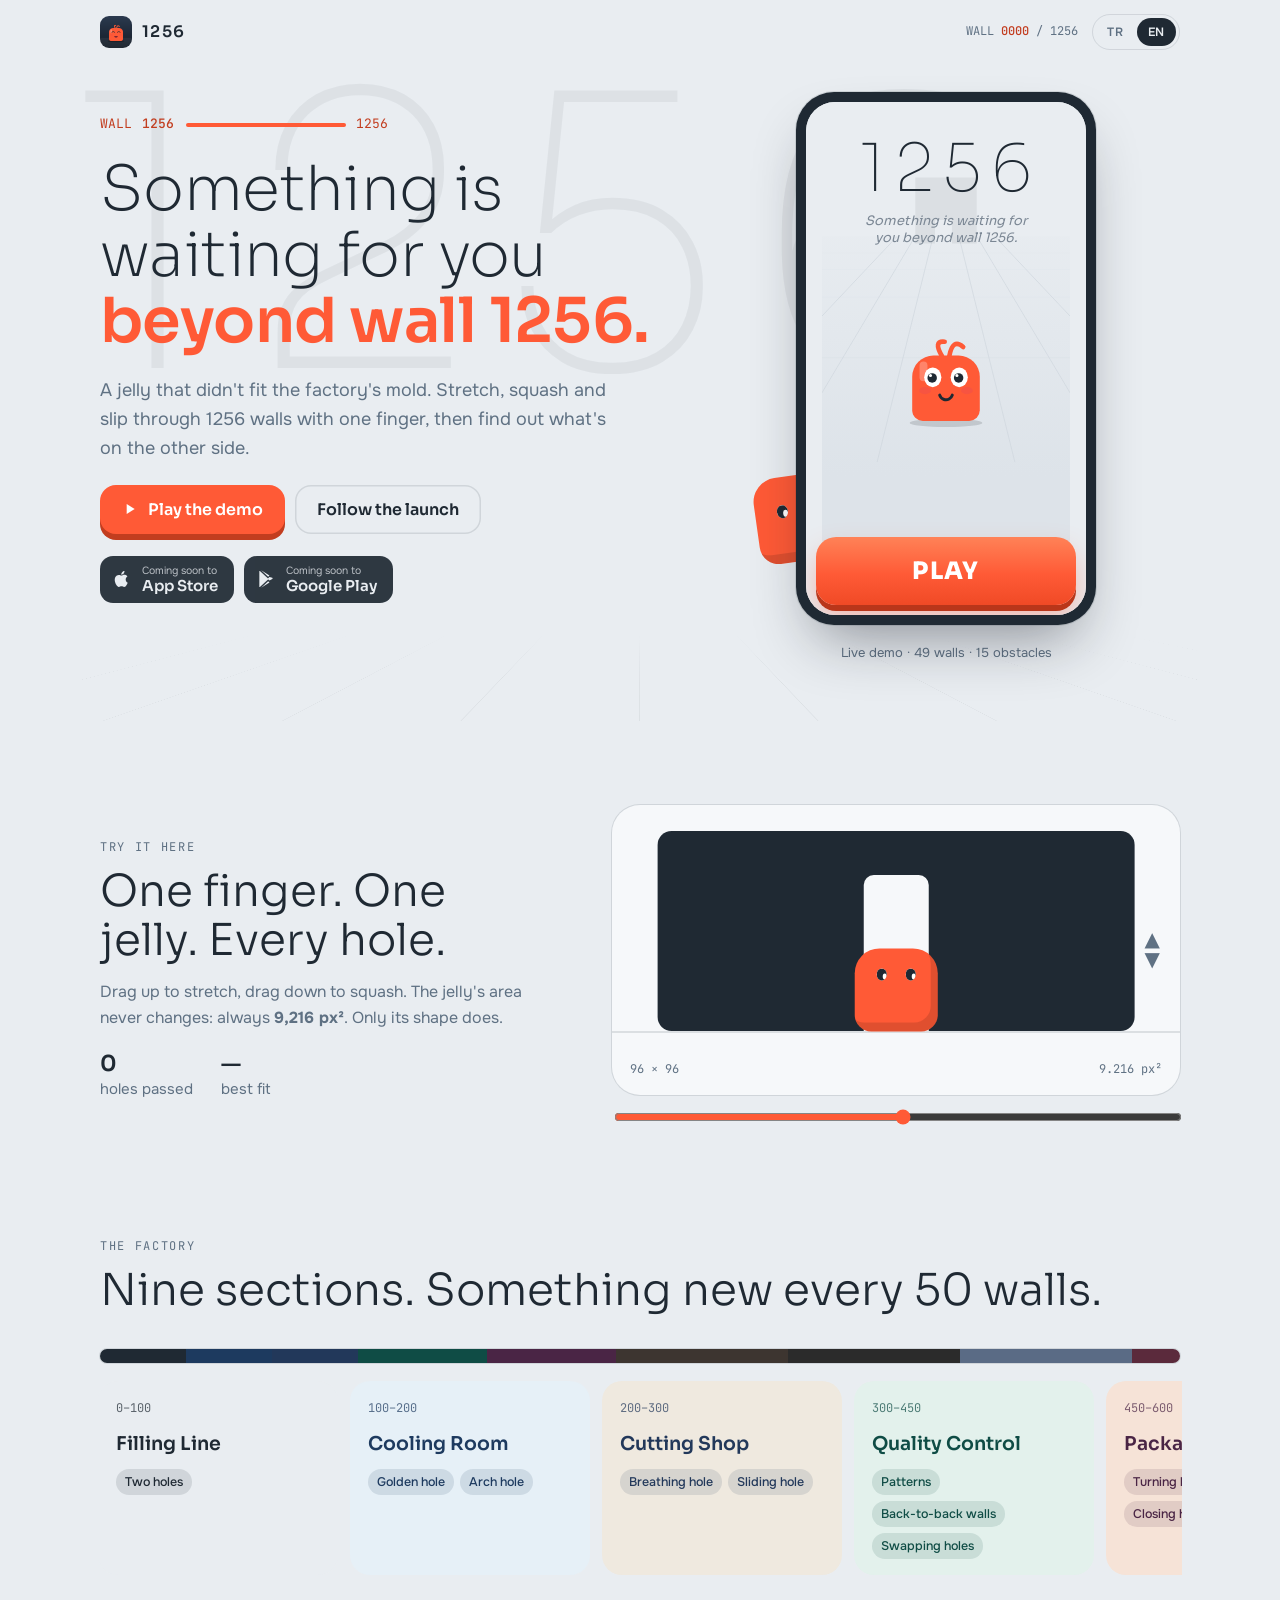
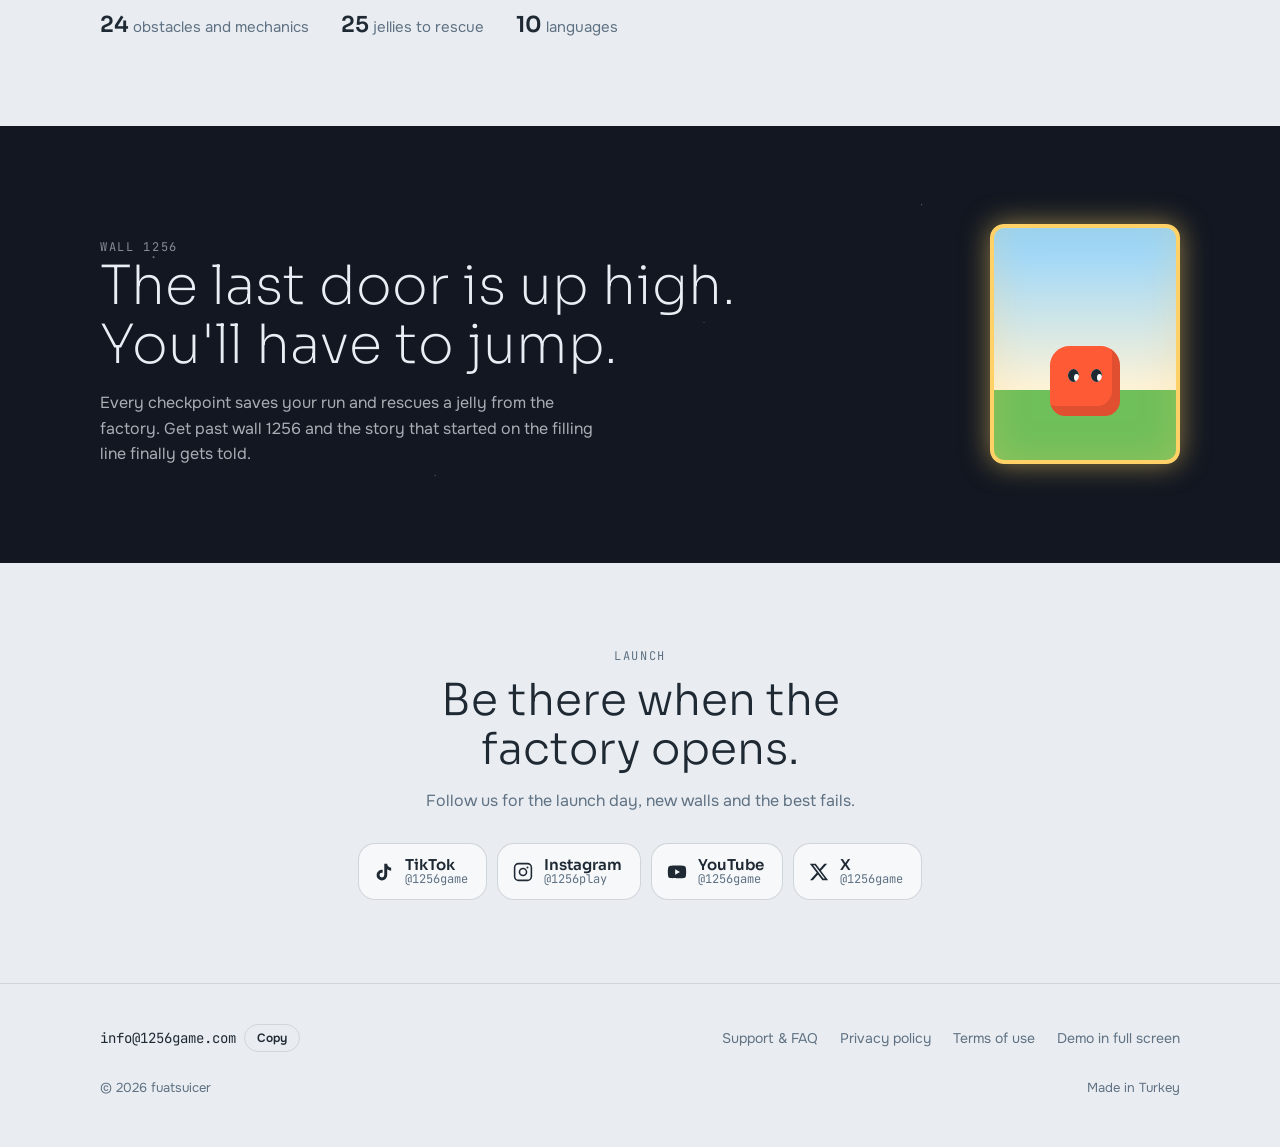
==== commit 71f39fb9: "Terms of use (TR/EN), restore purchases also in Settings" ====
--- a/index.html
+++ b/index.html
@@ -300,6 +300,7 @@
       <nav>
         <a href="destek.html" data-en="Support &amp; FAQ">Destek ve SSS</a>
         <a href="gizlilik.html" id="privacy-link" data-en="Privacy policy">Gizlilik politikası</a>
+        <a href="kosullar.html" id="terms-link" data-en="Terms of use">Kullanım koşulları</a>
         <a href="play.html" target="_blank" rel="noopener" id="demolink" data-en="Demo in full screen">Demoyu tam ekran aç</a>
       </nav>
     </div>
@@ -346,6 +347,7 @@
     $('lang-tr').setAttribute('aria-pressed', lang === 'tr');
     $('lang-en').setAttribute('aria-pressed', lang === 'en');
     $('privacy-link').href = lang === 'en' ? 'privacy.html' : 'gizlilik.html';
+    $('terms-link').href = lang === 'en' ? 'terms.html' : 'kosullar.html';
     $('lab').setAttribute('aria-label', lang === 'en' ? 'Mini game' : 'Mini oyun');
     renderMap(); setDemo(); labText();
   }
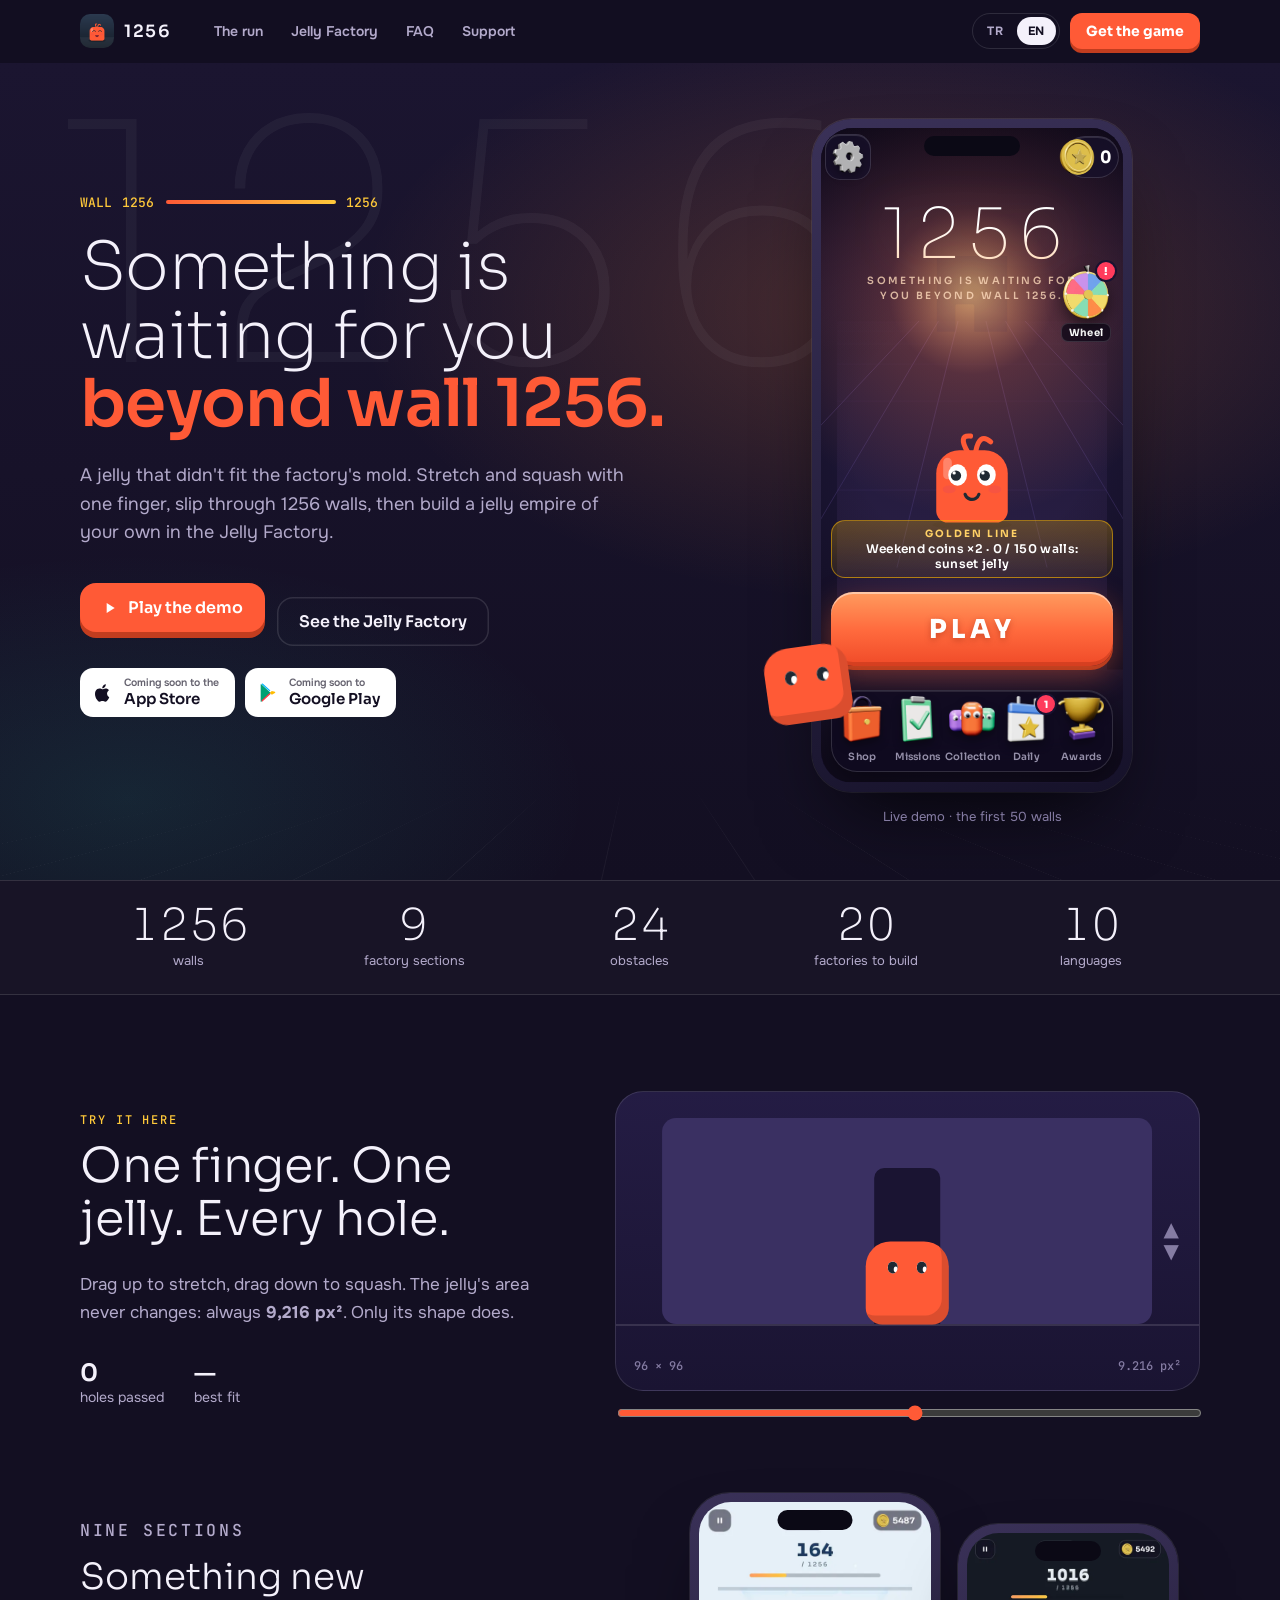
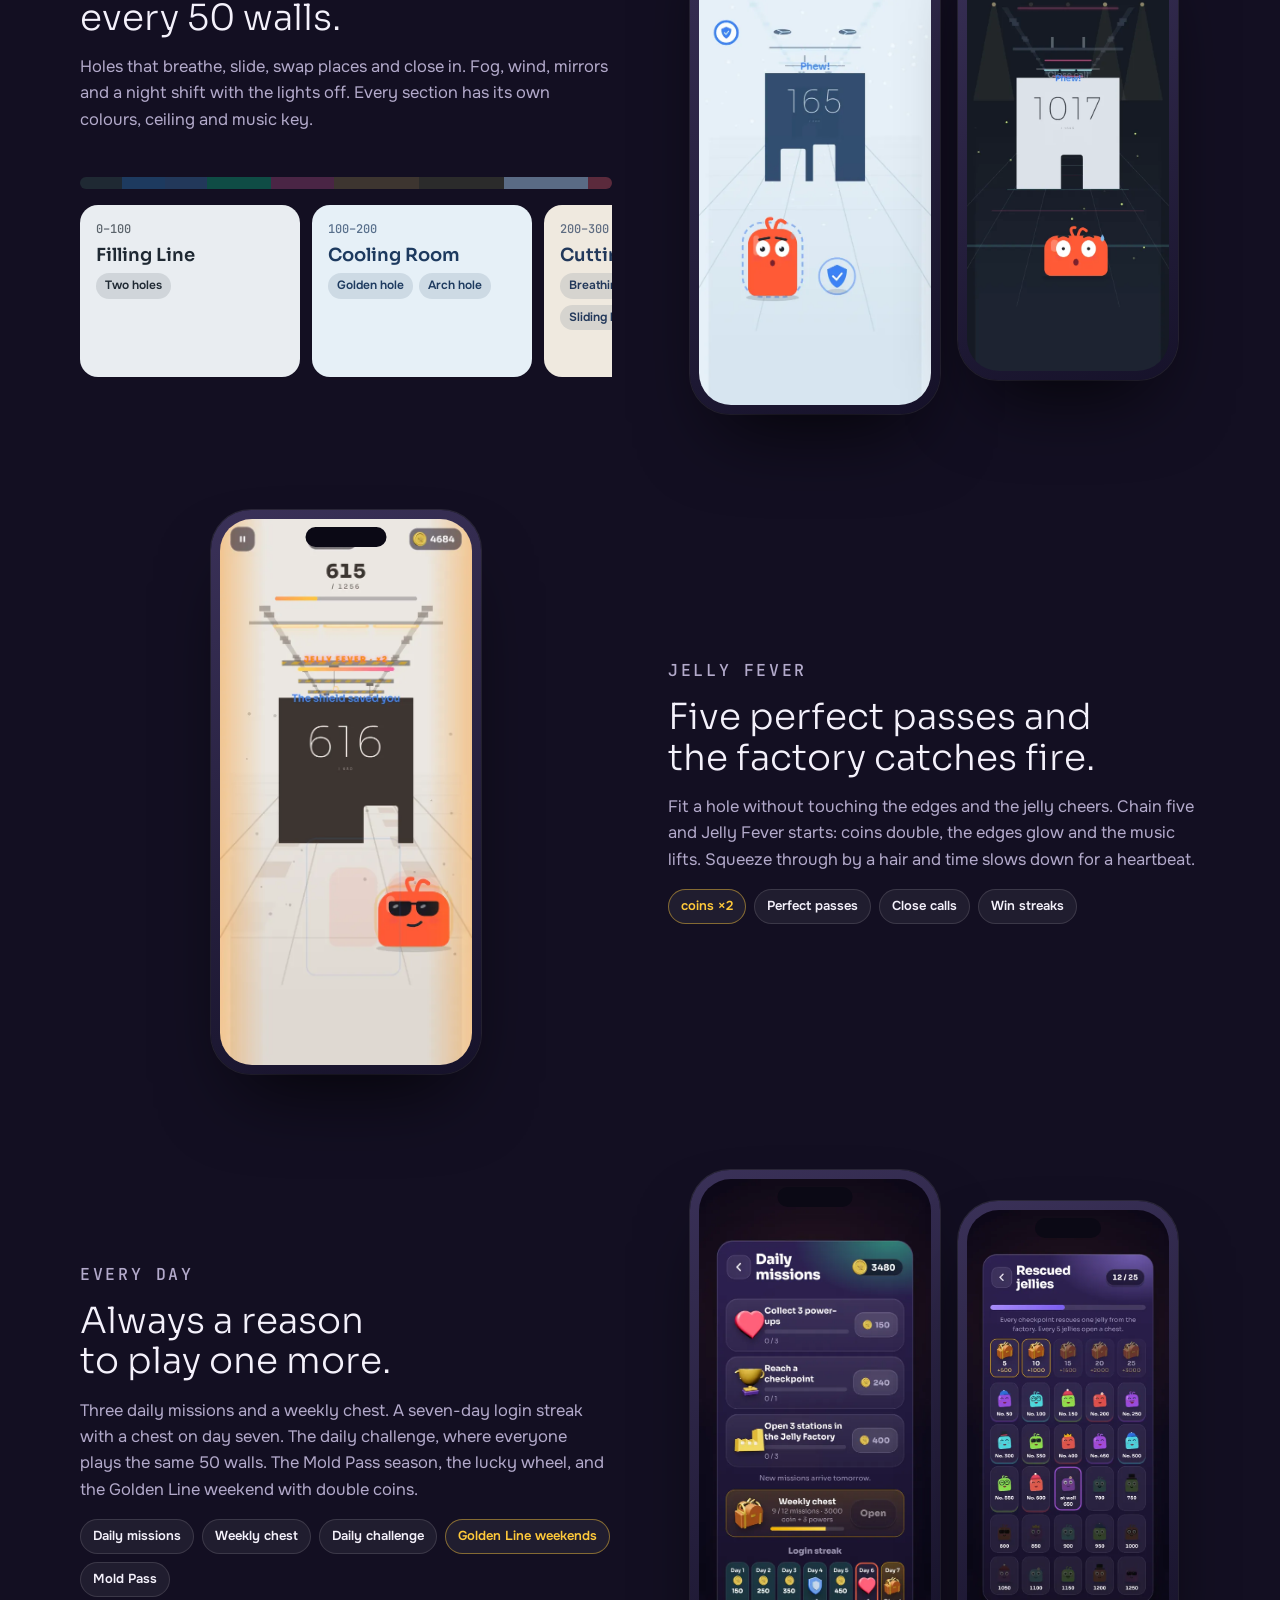
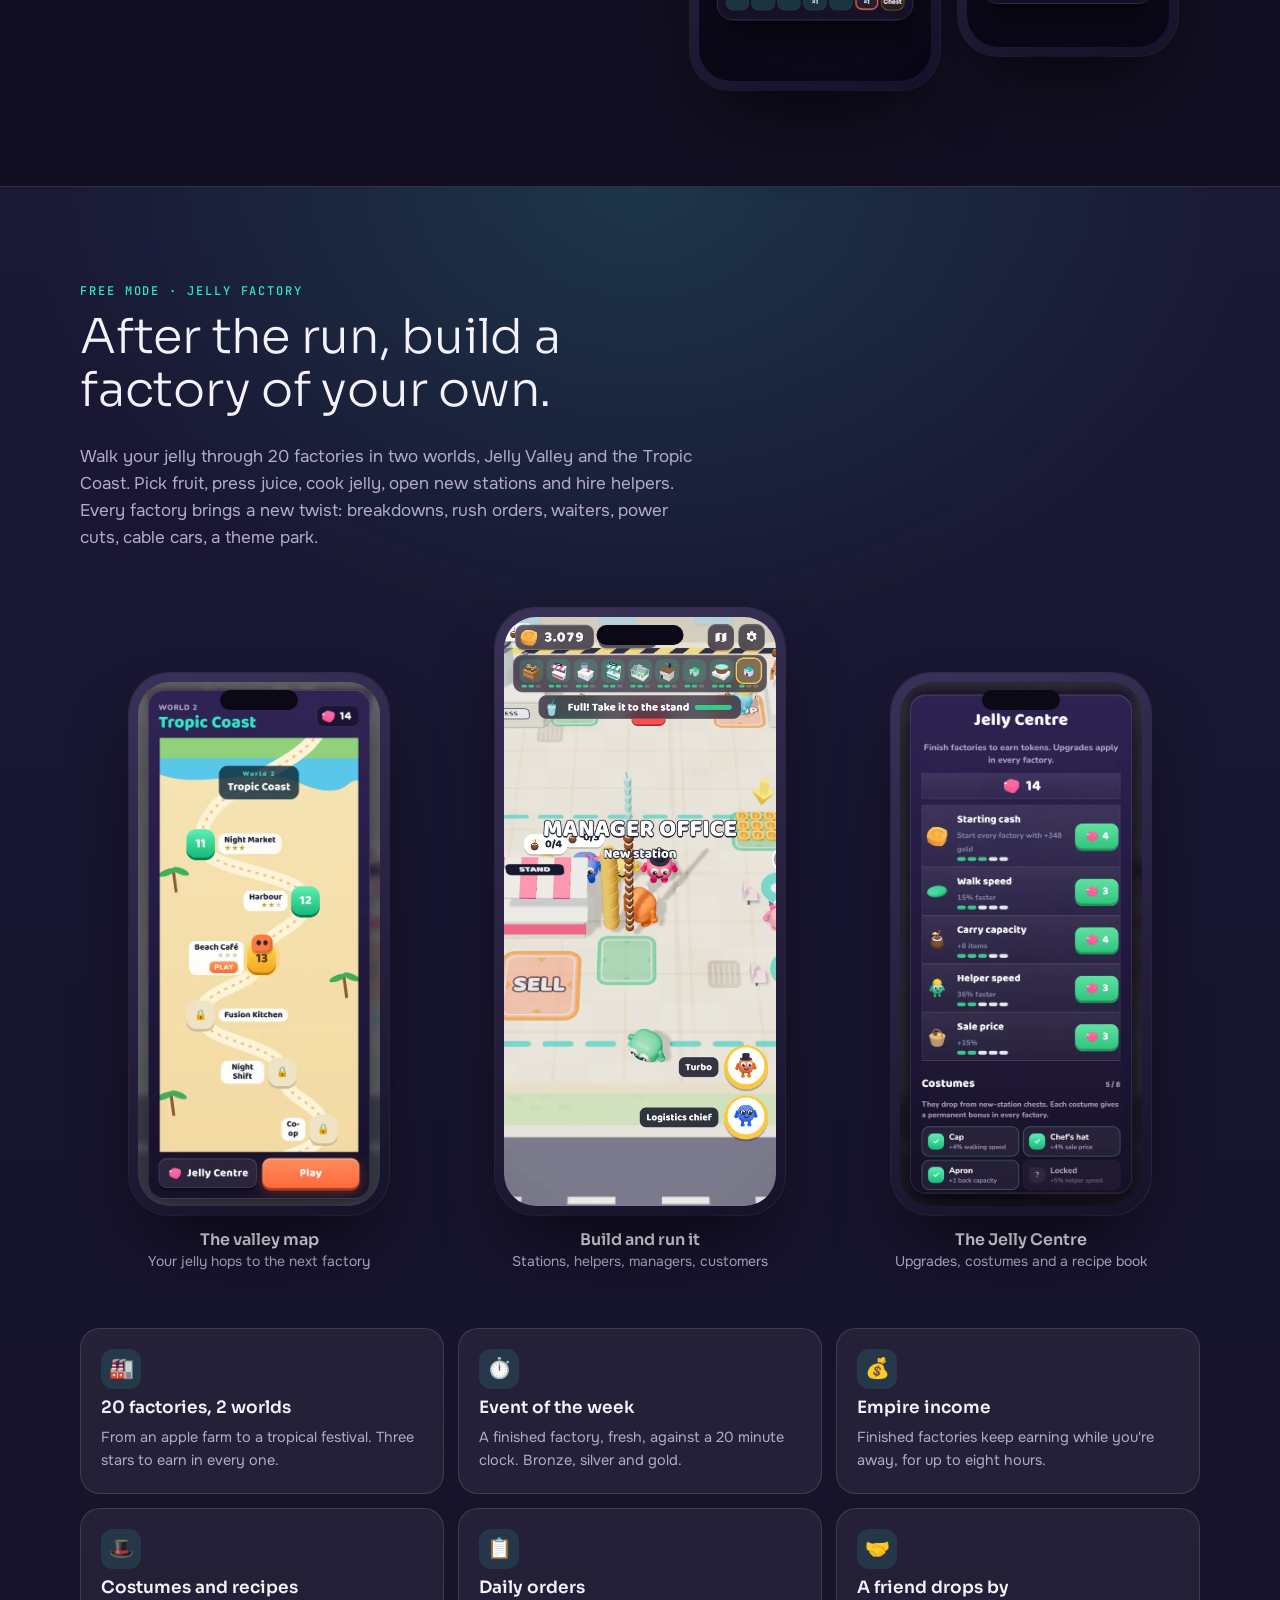
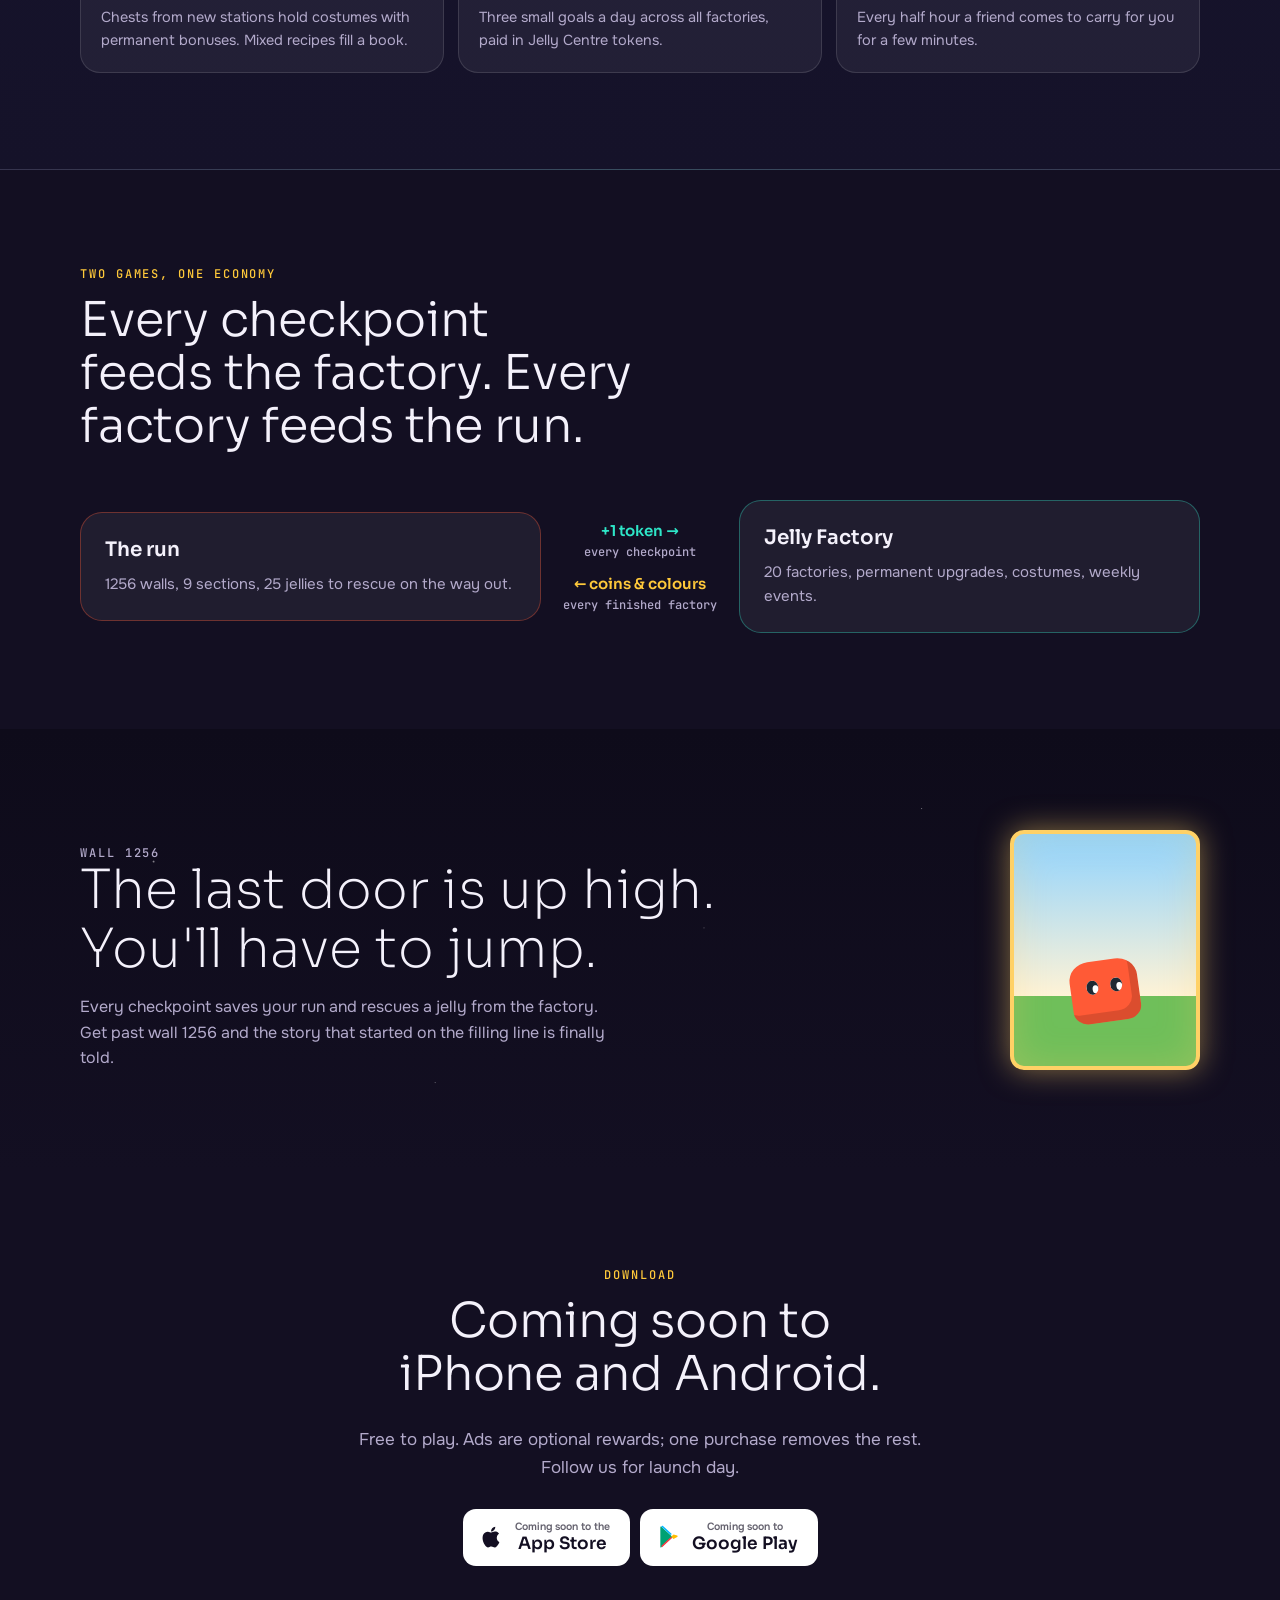
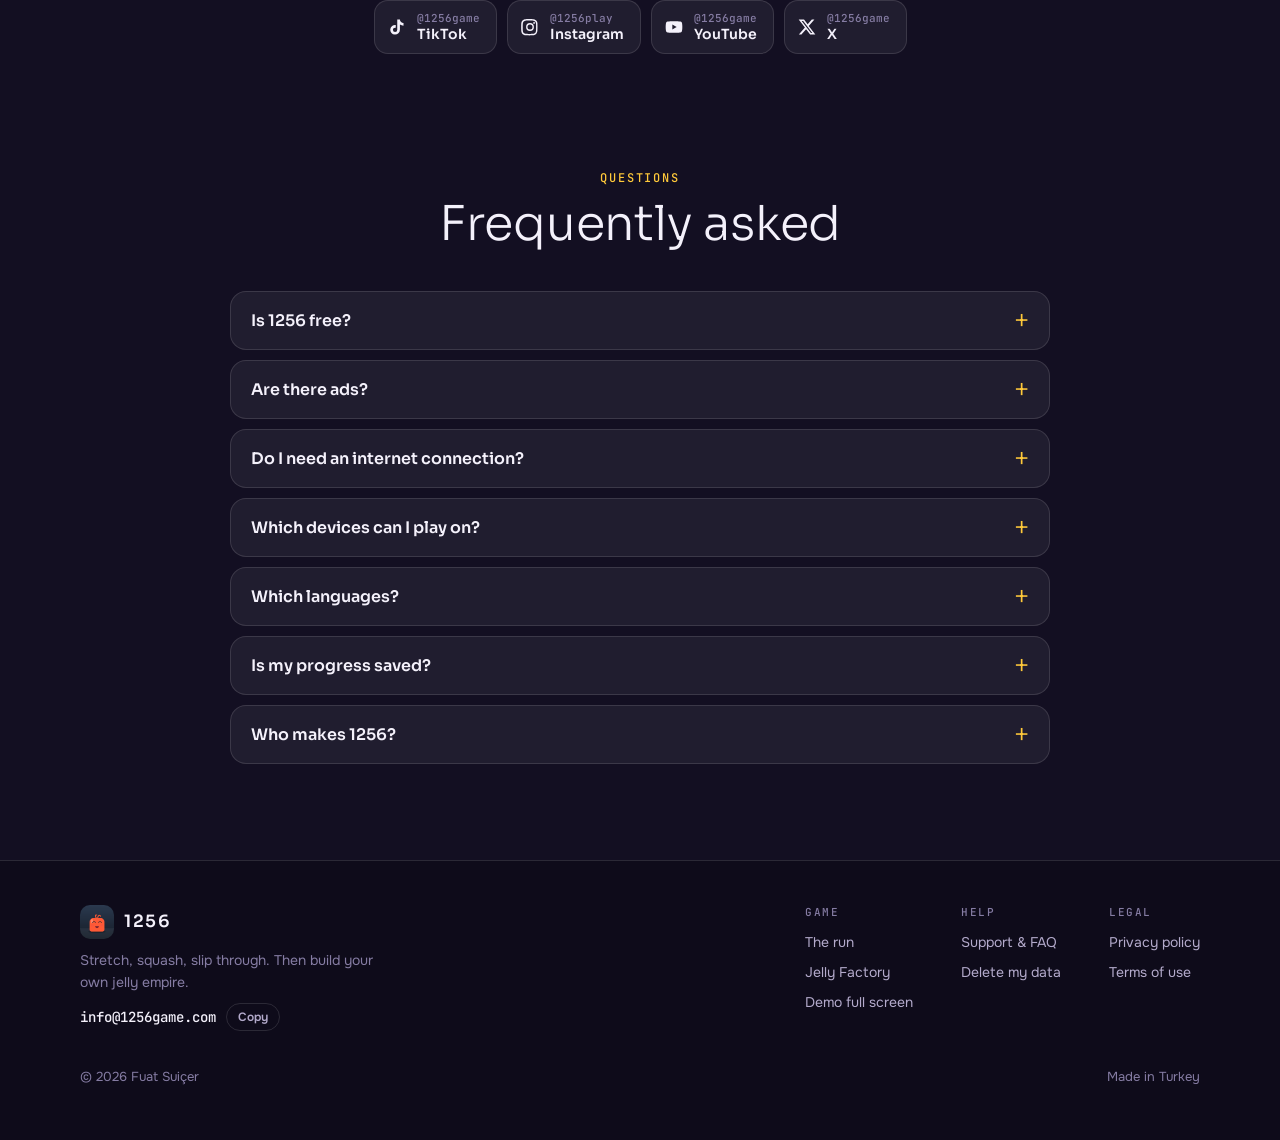
==== commit 3fcc56e7: "New site: dusk-violet design matching the app, live demo of the current game (first 50 walls, then a" ====
--- a/index.html
+++ b/index.html
@@ -3,389 +3,546 @@
 <head>
 <meta charset="utf-8">
 <meta name="viewport" content="width=device-width, initial-scale=1, viewport-fit=cover">
-<title>1256</title>
-<meta name="claude:viewport-fit-sides" content="cover">
-<meta name="description" content="1256: Tek parmakla şekil değiştir, deliğe sığ, fabrikadan kaç. 1256. duvarın ardında seni bir şey bekliyor.">
+<title>1256 · Jöle oyunu</title>
+<meta name="description" content="1256: Tek parmakla şekil değiştir, deliğe sığ, fabrikadan kaç. Sonra Jöle Fabrikası'nda 20 fabrika kur. iPhone ve Android için.">
 <meta property="og:title" content="1256">
-<meta property="og:description" content="1256. duvarın ardında seni bir şey bekliyor.">
+<meta property="og:description" content="1256. duvarın ardında seni bir şey bekliyor. Tek parmakla oynanan jöle koşusu ve 20 fabrikalık Jöle Fabrikası.">
 <meta property="og:image" content="https://1256game.com/og.png">
+<meta property="og:url" content="https://1256game.com/">
 <meta property="og:type" content="website">
 <meta name="twitter:card" content="summary_large_image">
+<meta name="theme-color" content="#1b1530">
 <link rel="icon" href="favicon.png">
 <link rel="apple-touch-icon" href="apple-touch-icon.png">
 <link rel="preconnect" href="https://fonts.googleapis.com">
 <link rel="preconnect" href="https://fonts.gstatic.com" crossorigin>
-<link rel="stylesheet" href="https://fonts.googleapis.com/css2?family=Sora:wght@100;200;300;600;800&family=Onest:wght@400;500;600&family=JetBrains+Mono:wght@500&display=swap">
+<link rel="stylesheet" href="https://fonts.googleapis.com/css2?family=Sora:wght@100;200;300;600;800&family=Onest:wght@400;500;600;700&family=JetBrains+Mono:wght@500&display=swap">
+<script type="application/ld+json">{"@context":"https://schema.org","@type":"VideoGame","name":"1256","url":"https://1256game.com/","genre":["Casual","Arcade"],"gamePlatform":["iOS","Android"],"author":{"@type":"Person","name":"Fuat Suiçer"},"inLanguage":["tr","en","es","pt","de","fr","ru","ja","ko","zh"]}</script>
 <style>
-/* The page is a factory floor seen from the jelly: a wall counter climbs as you scroll,
-   the hero holds the live demo, then a hole you can fit yourself, the factory line, the last door. */
+/* Layout: the page is the game's own dusk factory. Dark violet glass like the app's menus, one orange (the jelly),
+   gold for rewards, teal for the Tropic Coast. Hero holds the live demo; then the run, the factory, the economy that ties them. */
 :root{
-  --bg:#e9edf1; --surface:#f6f8fa; --ink:#1f2933; --muted:#5f7183; --line:rgba(31,41,51,.12);
-  --jelly:#ff5a36; --jelly-deep:#c23d1f; --gold:#f5b301; --ok:#16a37f; --wall:#1f2933; --night:#121721; --night-ink:#e9eef4;
+  --night:#130f22; --dusk:#1b1530; --violet:#2a2050; --glass:rgba(255,255,255,.06); --edge:rgba(255,255,255,.12);
+  --ink:#f4f1fb; --muted:#b3aacb; --dim:#857ca3;
+  --jelly:#ff5a36; --jelly-deep:#c23d1f; --gold:#ffc93a; --mint:#3fe0a8; --teal:#2ee6c8; --pink:#ff5d8f;
   --display:"Sora",ui-sans-serif,system-ui,sans-serif; --body:"Onest","Segoe UI",system-ui,sans-serif; --mono:"JetBrains Mono",ui-monospace,Menlo,monospace;
+  color-scheme:dark;
 }
-@media (prefers-color-scheme: dark){:root:not([data-theme="light"]){
-  --bg:#151a23; --surface:#1c2330; --ink:#e6ebf1; --muted:#8e9bab; --line:rgba(230,235,241,.12);
-  --jelly:#ff6b47; --jelly-deep:#ff9a7e; --gold:#f5c040; --ok:#2fc79a; --wall:#dfe5ec; color-scheme:dark}}
-:root[data-theme="dark"]{
-  --bg:#151a23; --surface:#1c2330; --ink:#e6ebf1; --muted:#8e9bab; --line:rgba(230,235,241,.12);
-  --jelly:#ff6b47; --jelly-deep:#ff9a7e; --gold:#f5c040; --ok:#2fc79a; --wall:#dfe5ec; color-scheme:dark}
 *{box-sizing:border-box}
 html{scroll-behavior:smooth;overflow-x:clip}
-body{background:var(--bg);color:var(--ink);font-family:var(--body);font-size:16px;line-height:1.6;margin:0;-webkit-font-smoothing:antialiased;overflow-x:hidden}
+body{margin:0;background:var(--night);color:var(--ink);font:16px/1.6 var(--body);-webkit-font-smoothing:antialiased;overflow-x:hidden}
 a{color:inherit}
-.wrap{max-width:1120px;margin:0 auto;padding-left:max(20px,env(safe-area-inset-left,0px));padding-right:max(20px,env(safe-area-inset-right,0px))}
+img{max-width:100%;display:block}
 h1,h2,h3{font-family:var(--display);text-wrap:balance;margin:0}
-.eyebrow{font-family:var(--mono);font-size:12px;letter-spacing:.14em;text-transform:uppercase;color:var(--muted);margin:0 0 10px}
-:focus-visible{outline:3px solid var(--gold);outline-offset:3px;border-radius:6px}
-
-/* top bar: the wall counter follows your scroll */
-.top{position:sticky;top:0;z-index:20;background:color-mix(in srgb,var(--bg) 86%,transparent);backdrop-filter:blur(10px);-webkit-backdrop-filter:blur(10px)}
-.top .wrap{display:flex;align-items:center;justify-content:space-between;gap:12px;padding-block:14px}
-.brand{display:flex;align-items:center;gap:10px;text-decoration:none;font-family:var(--display);font-weight:600;letter-spacing:.08em}
-.brand img{width:32px;height:32px;border-radius:9px}
-.right{display:flex;align-items:center;gap:14px}
-.wallno{font-family:var(--mono);font-size:12px;color:var(--muted);font-variant-numeric:tabular-nums}
-.wallno b{color:var(--jelly-deep);font-weight:500}
-.lang{display:flex;border:1.5px solid var(--line);border-radius:999px;padding:3px;gap:2px}
-.lang button{font:600 12px var(--body);letter-spacing:.06em;background:none;color:var(--muted);border:0;border-radius:999px;padding:6px 11px;cursor:pointer}
-.lang button[aria-pressed="true"]{background:var(--ink);color:var(--bg)}
-.prog{position:absolute;left:0;bottom:0;height:2px;width:100%;transform-origin:0 50%;transform:scaleX(0);background:var(--jelly)}
-
-/* hero */
-.hero{position:relative;overflow:hidden;display:grid;grid-template-columns:minmax(0,1.1fr) minmax(0,.9fr);gap:40px;align-items:center;padding-block:28px 96px}
-.ghost{position:absolute;left:-.04em;top:-0.04em;font-family:var(--display);font-weight:100;font-size:clamp(150px,30vw,380px);letter-spacing:.06em;line-height:1;color:var(--ink);opacity:.055;pointer-events:none;user-select:none;white-space:nowrap}
-.floor{position:absolute;left:50%;bottom:0;width:140vw;height:46%;transform:translateX(-50%);pointer-events:none;opacity:.5;
-  background:repeating-linear-gradient(90deg,transparent 0 calc(10% - 1px),var(--line) calc(10% - 1px) 10%);
-  -webkit-mask:linear-gradient(transparent,#000 70%);mask:linear-gradient(transparent,#000 70%);transform:translateX(-50%) perspective(300px) rotateX(58deg);transform-origin:50% 100%}
-.hero-copy{position:relative;display:flex;flex-direction:column;gap:22px;min-width:0}
-.counter{font-family:var(--mono);font-size:13px;color:var(--jelly-deep);display:flex;align-items:center;gap:10px}
-.counter b{display:inline-block;min-width:4.2ch;font-weight:500;font-variant-numeric:tabular-nums}
-.counter i{flex:0 1 160px;height:4px;border-radius:2px;background:var(--line);overflow:hidden}
-.counter i u{display:block;height:100%;width:0;background:var(--jelly)}
-.hero h1{font-weight:200;font-size:clamp(36px,5.4vw,62px);line-height:1.06;letter-spacing:-.01em}
+p{margin:0}
+.wrap{max-width:1160px;margin:0 auto;padding-left:max(20px,env(safe-area-inset-left,0px));padding-right:max(20px,env(safe-area-inset-right,0px))}
+.eyebrow{font:500 12px var(--mono);letter-spacing:.16em;text-transform:uppercase;color:var(--gold)}
+:focus-visible{outline:3px solid var(--gold);outline-offset:3px;border-radius:8px}
+.vh{position:absolute;width:1px;height:1px;overflow:hidden;clip:rect(0 0 0 0)}
+
+/* ---- header */
+body::before{content:"";position:fixed;inset:0 0 auto;height:env(safe-area-inset-top,0px);z-index:31;background:var(--night)}
+.top{position:sticky;top:env(safe-area-inset-top,0px);z-index:30;background:rgba(19,15,34,.78);backdrop-filter:blur(14px);-webkit-backdrop-filter:blur(14px);border-bottom:1px solid transparent;transition:border-color .3s}
+.top.scrolled{border-bottom-color:var(--edge)}
+.top .wrap{display:flex;align-items:center;gap:18px;padding-block:12px}
+.brand{display:flex;align-items:center;gap:10px;text-decoration:none;font:600 17px var(--display);letter-spacing:.1em}
+.brand img{width:34px;height:34px;border-radius:10px}
+.nav{display:flex;gap:4px;margin-left:12px}
+.nav a{text-decoration:none;font-size:14px;font-weight:600;color:var(--muted);padding:8px 12px;border-radius:10px}
+.nav a:hover{color:var(--ink);background:var(--glass)}
+.tright{margin-left:auto;display:flex;align-items:center;gap:10px}
+.lang{display:flex;border:1px solid var(--edge);border-radius:999px;padding:3px;gap:2px}
+.lang button{font:700 12px var(--body);letter-spacing:.06em;background:none;color:var(--muted);border:0;border-radius:999px;padding:6px 11px;cursor:pointer}
+.lang button[aria-pressed="true"]{background:var(--ink);color:var(--night)}
+.getbtn{text-decoration:none;font:700 14px var(--display);background:var(--jelly);color:#fff;padding:9px 16px;border-radius:12px;box-shadow:0 4px 0 var(--jelly-deep);white-space:nowrap}
+.prog{position:absolute;left:0;bottom:-1px;height:2px;width:100%;transform-origin:0 50%;transform:scaleX(0);background:linear-gradient(90deg,var(--jelly),var(--gold))}
+@media (max-width:860px){.nav{display:none}}
+@media (max-width:420px){.getbtn{display:none}}
+
+/* ---- hero */
+.hero{position:relative;overflow:hidden;background:radial-gradient(ellipse 70% 60% at 70% 30%,rgba(255,138,61,.22),transparent 60%),radial-gradient(ellipse 60% 50% at 10% 90%,rgba(46,230,200,.10),transparent 60%),linear-gradient(180deg,var(--dusk),var(--night))}
+.hero .wrap{display:grid;grid-template-columns:minmax(0,1.15fr) minmax(0,.85fr);gap:48px;align-items:center;padding-block:56px 88px;position:relative}
+.ghost{position:absolute;left:-.03em;top:20px;font:100 clamp(140px,26vw,360px)/1 var(--display);letter-spacing:.06em;color:#fff;opacity:.045;pointer-events:none;user-select:none}
+.floor{position:absolute;left:50%;bottom:0;width:150vw;height:42%;pointer-events:none;opacity:.6;background:repeating-linear-gradient(90deg,transparent 0 calc(8% - 1px),rgba(255,255,255,.07) calc(8% - 1px) 8%);-webkit-mask:linear-gradient(transparent,#000 80%);mask:linear-gradient(transparent,#000 80%);transform:translateX(-50%) perspective(300px) rotateX(60deg);transform-origin:50% 100%}
+.hcopy{position:relative;display:flex;flex-direction:column;gap:22px;min-width:0}
+.counter{font:500 13px var(--mono);color:var(--gold);display:flex;align-items:center;gap:10px}
+.counter b{min-width:4.2ch;font-weight:500;font-variant-numeric:tabular-nums}
+.counter i{flex:0 1 170px;height:4px;border-radius:2px;background:rgba(255,255,255,.12);overflow:hidden}
+.counter i u{display:block;height:100%;width:0;background:linear-gradient(90deg,var(--jelly),var(--gold))}
+.hero h1{font-weight:200;font-size:clamp(38px,5.6vw,66px);line-height:1.04;letter-spacing:-.01em}
 .hero h1 strong{font-weight:600;color:var(--jelly)}
-.lede{font-size:18px;color:var(--muted);max-width:44ch;margin:0}
-.cta{display:flex;flex-wrap:wrap;gap:10px;align-items:center}
+.lede{font-size:18px;color:var(--muted);max-width:46ch}
+.cta{display:flex;flex-wrap:wrap;gap:12px;align-items:center}
 .btn{display:inline-flex;align-items:center;gap:10px;font:600 16px var(--display);text-decoration:none;border-radius:16px;padding:14px 22px;border:0;cursor:pointer}
 .btn.main{background:var(--jelly);color:#fff;box-shadow:0 6px 0 var(--jelly-deep);transition:transform .12s,box-shadow .12s}
 .btn.main:hover{transform:translateY(-2px);box-shadow:0 8px 0 var(--jelly-deep)}
 .btn.main:active{transform:translateY(4px);box-shadow:0 2px 0 var(--jelly-deep)}
-.btn.ghostb{color:var(--ink);box-shadow:inset 0 0 0 1.5px var(--line)}
-.btn.ghostb:hover{box-shadow:inset 0 0 0 1.5px var(--ink)}
-.stores{display:flex;flex-wrap:wrap;gap:10px}
-.store{display:flex;align-items:center;gap:10px;padding:9px 16px 9px 12px;border-radius:13px;background:var(--ink);color:var(--bg);text-decoration:none;min-width:0;opacity:.92}
-.store svg{width:20px;height:20px;flex:none}
+.btn.line{color:var(--ink);box-shadow:inset 0 0 0 1.5px var(--edge)}
+.btn.line:hover{box-shadow:inset 0 0 0 1.5px var(--ink)}
+.stores{display:flex;flex-wrap:wrap;gap:10px;align-items:center}
+.store{display:flex;align-items:center;gap:10px;padding:9px 16px 9px 12px;border-radius:13px;background:#fff;color:#130f22;text-decoration:none;min-width:0}
+.store svg{width:22px;height:22px;flex:none}
 .store span{display:flex;flex-direction:column;line-height:1.15}
-.store small{font-size:10.5px;opacity:.75}
-.store strong{font-family:var(--display);font-weight:600;font-size:15px}
-
-/* the phone with the live demo, passing through a hole in a wall */
-.stagephone{position:relative;justify-self:center;width:min(300px,78vw)}
-.phone{position:relative;width:100%;aspect-ratio:9/16;border-radius:38px;padding:10px;background:var(--wall);box-shadow:0 30px 60px -20px rgba(18,23,33,.45),0 0 0 1px var(--line);z-index:1}
-.phone iframe{display:block;width:100%;height:100%;border:0;border-radius:29px;background:#e9edf1}
-.stagephone .tag{position:absolute;left:50%;bottom:-38px;transform:translateX(-50%);white-space:nowrap;font-size:13px;color:var(--muted)}
-.blob{position:absolute;left:-40px;bottom:64px;width:86px;height:86px;border-radius:28% 28% 22% 22%;background:var(--jelly);box-shadow:inset -8px -10px 0 rgba(0,0,0,.12);z-index:0;transform:rotate(-8deg)}
-.blob::before,.blob::after{content:"";position:absolute;top:32%;width:11px;height:13px;border-radius:50%;background:#fff;box-shadow:inset 3px 2px 0 3px #1f2933}
-.blob::before{left:26%}.blob::after{right:26%}
+.store small{font-size:10.5px;opacity:.65;font-weight:600}
+.store strong{font:600 15px var(--display)}
+.store[aria-disabled="true"]{cursor:default}
+.soon{font:500 11px var(--mono);letter-spacing:.08em;color:var(--gold);padding:4px 9px;border-radius:999px;border:1px solid rgba(255,201,58,.4)}
+
+/* phone frames */
+.phone{position:relative;border-radius:40px;padding:9px;background:linear-gradient(160deg,#3a3158,#16122a);box-shadow:0 40px 80px -30px rgba(0,0,0,.8),0 0 0 1px rgba(255,255,255,.1)}
+.phone>img,.phone>iframe{display:block;width:100%;height:auto;aspect-ratio:9/19.5;border:0;border-radius:32px;background:#1b1530;object-fit:cover}
+.phone::after{content:"";position:absolute;top:17px;left:50%;width:30%;height:20px;transform:translateX(-50%);border-radius:12px;background:#0b0915}
+.stage{position:relative;justify-self:center;width:min(320px,78vw)}
+.stage .blob{position:absolute;left:-46px;bottom:70px;z-index:2}
+.stage .tag{position:absolute;left:50%;bottom:-36px;transform:translateX(-50%);white-space:nowrap;font-size:13px;color:var(--dim)}
+.blob{width:84px;height:76px;border-radius:30% 30% 22% 22%;background:var(--jelly);box-shadow:inset -8px -10px 0 rgba(0,0,0,.14);transform:rotate(-8deg)}
+.blob::before,.blob::after{content:"";position:absolute;top:30%;width:12px;height:14px;border-radius:50%;background:#fff;box-shadow:inset 3px 2px 0 3px #1f2933}
+.blob::before{left:24%}.blob::after{right:24%}
+@media (prefers-reduced-motion:no-preference){.stage .blob{animation:hop 2.8s ease-in-out infinite}@keyframes hop{0%,100%{transform:rotate(-8deg) translateY(0)}45%{transform:rotate(-4deg) translateY(-22px) scaleY(1.06)}55%{transform:rotate(-8deg) translateY(0) scaleY(.9)}}}
+@media (max-width:860px){.hero .wrap{grid-template-columns:1fr;padding-block:36px 80px}.stage{width:min(290px,76vw)}.stage .blob{left:-24px}}
+
+/* stats */
+.stats{border-block:1px solid var(--edge);background:rgba(255,255,255,.02)}
+.stats .wrap{display:grid;grid-template-columns:repeat(5,1fr);gap:8px}
+.stat{padding:22px 4px;text-align:center}
+.stat b{display:block;font:200 clamp(30px,4vw,44px)/1 var(--display);font-variant-numeric:tabular-nums}
+.stat span{font-size:13px;color:var(--muted)}
+@media (max-width:620px){.stats .wrap{grid-template-columns:repeat(2,1fr)}.stat:last-child{grid-column:1/-1}}
 
 /* sections */
-.band{padding-block:84px}
-.band h2{font-weight:300;font-size:clamp(28px,4vw,44px);line-height:1.12}
-.sub{color:var(--muted);max-width:52ch;margin:14px 0 0}
-
-/* fit-it-yourself */
-.fit{display:grid;grid-template-columns:minmax(0,.9fr) minmax(0,1.1fr);gap:48px;align-items:center}
-.lab{position:relative;height:290px;border-radius:28px;background:var(--surface);overflow:hidden;touch-action:none;cursor:ns-resize;user-select:none;box-shadow:0 0 0 1px var(--line)}
-.lab .wall{position:absolute;left:50%;top:26px;transform:translateX(-50%);width:84%;height:200px;border-radius:14px;background:var(--wall);transition:transform .55s cubic-bezier(.3,1.3,.5,1),opacity .4s}
-.lab .hole{position:absolute;left:50%;bottom:0;transform:translateX(-50%);background:var(--surface);border-radius:10px 10px 0 0;transition:width .4s,height .4s,background .2s}
-.lab.ok .hole{background:color-mix(in srgb,var(--ok) 22%,var(--surface))}
+.band{padding-block:96px}
+.band h2{font-weight:300;font-size:clamp(30px,4.2vw,48px);line-height:1.1;letter-spacing:-.005em}
+.band .sub{color:var(--muted);font-size:17px;max-width:56ch;margin-top:14px}
+.head{display:flex;flex-direction:column;gap:12px;max-width:760px}
+.rv{opacity:1}
+@media (prefers-reduced-motion:no-preference){.js .rv{opacity:0;transform:translateY(18px);transition:opacity .7s,transform .7s cubic-bezier(.2,.8,.2,1)}.js .rv.in{opacity:1;transform:none}}
+
+/* the lab: fit it yourself */
+.fit{display:grid;grid-template-columns:minmax(0,.9fr) minmax(0,1.1fr);gap:56px;align-items:center}
+.lab{position:relative;height:300px;border-radius:28px;background:linear-gradient(180deg,#241c44,#1a1432);border:1px solid var(--edge);overflow:hidden;touch-action:none;cursor:ns-resize;user-select:none}
+.lab .wall{position:absolute;left:50%;top:26px;transform:translateX(-50%);width:84%;height:206px;border-radius:14px;background:#3a3062;transition:transform .55s cubic-bezier(.3,1.3,.5,1),opacity .4s}
+.lab .hole{position:absolute;left:50%;bottom:0;transform:translateX(-50%);background:#1a1432;border-radius:10px 10px 0 0;transition:width .4s,height .4s,background .2s}
+.lab.ok .hole{background:rgba(63,224,168,.22)}
 .lab.go .wall{transform:translateX(-50%) scale(1.9);opacity:0}
-.lab .gnd{position:absolute;left:0;right:0;top:226px;height:2px;background:var(--line)}
-.lab .j{position:absolute;left:50%;top:226px;transform:translate(-50%,-100%);background:var(--jelly);border-radius:30% 30% 20% 20%;box-shadow:inset -7px -9px 0 rgba(0,0,0,.12);transition:transform .2s}
+.lab .gnd{position:absolute;left:0;right:0;top:232px;height:2px;background:var(--edge)}
+.lab .j{position:absolute;left:50%;top:232px;transform:translate(-50%,-100%);background:var(--jelly);border-radius:30% 30% 20% 20%;box-shadow:inset -7px -9px 0 rgba(0,0,0,.14)}
 .lab .j::before,.lab .j::after{content:"";position:absolute;top:24%;width:10px;height:12px;border-radius:50%;background:#fff;box-shadow:inset 3px 2px 0 3px #1f2933}
 .lab .j::before{left:26%}.lab .j::after{right:26%}
-.lab .hud{position:absolute;left:18px;right:18px;bottom:16px;display:flex;justify-content:space-between;align-items:center;font-family:var(--mono);font-size:12px;color:var(--muted)}
-.lab .say{position:absolute;left:50%;top:44%;transform:translate(-50%,-50%) scale(.6);font-family:var(--display);font-weight:800;font-size:46px;color:var(--ok);opacity:0;pointer-events:none;transition:transform .35s cubic-bezier(.2,1.6,.4,1),opacity .25s;white-space:nowrap}
+.lab .hud{position:absolute;left:18px;right:18px;bottom:16px;display:flex;justify-content:space-between;font:500 12px var(--mono);color:var(--dim)}
+.lab .say{position:absolute;left:50%;top:44%;transform:translate(-50%,-50%) scale(.6);font:800 44px var(--display);color:var(--mint);opacity:0;pointer-events:none;transition:transform .35s cubic-bezier(.2,1.6,.4,1),opacity .25s;white-space:nowrap}
 .lab.go .say{opacity:1;transform:translate(-50%,-50%) scale(1)}
-.lab .hint{position:absolute;right:20px;top:50%;transform:translateY(-50%);display:flex;flex-direction:column;align-items:center;gap:2px;color:var(--muted);font-size:20px;line-height:1;transition:opacity .4s}
+.lab .hint{position:absolute;right:20px;top:50%;transform:translateY(-50%);color:var(--dim);font-size:20px;line-height:1.1;text-align:center;transition:opacity .4s}
 .lab.touched .hint{opacity:0}
-.score{display:flex;gap:28px;margin-top:22px;font-size:15px;color:var(--muted)}
-.score b{font-family:var(--display);font-weight:600;color:var(--ink);font-size:22px;display:block;line-height:1.1}
+.score{display:flex;gap:30px;margin-top:22px;font-size:14px;color:var(--muted)}
+.score b{font:600 24px var(--display);color:var(--ink);display:block;line-height:1.1}
 .range{width:100%;margin-top:14px;accent-color:var(--jelly)}
-.vh{position:absolute;width:1px;height:1px;overflow:hidden;clip:rect(0 0 0 0)}
-@media (prefers-reduced-motion: no-preference){
-  .lab .hint{animation:nudge 1.6s ease-in-out infinite}
-  @keyframes nudge{0%,100%{transform:translateY(-50%)}50%{transform:translateY(calc(-50% - 10px))}}
-}
-
-/* the factory line: one strip, swipe through the sections */
-.line{margin-top:34px}
-.rail{display:flex;height:14px;border-radius:7px;overflow:hidden;box-shadow:0 0 0 1px var(--line)}
+@media (max-width:860px){.fit{grid-template-columns:1fr;gap:28px}}
+
+/* feature rows */
+.rows{display:flex;flex-direction:column;gap:96px;margin-top:64px}
+.row{display:grid;grid-template-columns:minmax(0,1fr) minmax(0,1fr);gap:56px;align-items:center}
+.row.flip .rtext{order:2}
+.rtext{display:flex;flex-direction:column;gap:16px;min-width:0}
+.rtext h3{font-weight:300;font-size:clamp(26px,3.2vw,36px);line-height:1.12}
+.rtext p{color:var(--muted);font-size:16.5px;max-width:48ch}
+.chips{display:flex;flex-wrap:wrap;gap:8px}
+.chip{font-size:13px;font-weight:600;padding:6px 12px;border-radius:999px;background:var(--glass);border:1px solid var(--edge);color:var(--ink)}
+.chip.g{border-color:rgba(255,201,58,.45);color:var(--gold)}
+.duo{display:flex;justify-content:center;gap:18px;align-items:flex-end}
+.duo .phone{width:min(250px,42vw)}
+.duo .phone:nth-child(2){width:min(220px,37vw);margin-bottom:34px}
+.single .phone{width:min(270px,70vw);margin-inline:auto}
+@media (max-width:860px){.row{grid-template-columns:1fr;gap:34px}.row.flip .rtext{order:0}.rows{gap:72px}}
+
+/* sections rail */
+.line{margin-top:28px}
+.rail{display:flex;height:12px;border-radius:6px;overflow:hidden}
 .rail span{display:block;height:100%}
-.secs{display:flex;gap:12px;overflow-x:auto;scroll-snap-type:x mandatory;padding:18px 2px 10px;margin:0 -2px;scrollbar-width:thin}
-.sec{flex:0 0 min(240px,72vw);scroll-snap-align:start;border-radius:20px;padding:18px 18px 16px;display:flex;flex-direction:column;gap:10px;background:var(--sb);color:var(--sc)}
-.sec .rng{font-family:var(--mono);font-size:12px;opacity:.7;font-variant-numeric:tabular-nums}
-.sec h3{font-weight:600;font-size:19px}
+.secs{display:flex;gap:12px;overflow-x:auto;scroll-snap-type:x mandatory;padding:16px 2px 10px;scrollbar-width:thin}
+.sec{flex:0 0 min(220px,70vw);scroll-snap-align:start;border-radius:18px;padding:16px;display:flex;flex-direction:column;gap:8px;background:var(--sb);color:var(--sc)}
+.sec .rng{font:500 12px var(--mono);opacity:.7}
+.sec h3{font-weight:600;font-size:18px}
 .sec ul{list-style:none;margin:0;padding:0;display:flex;flex-wrap:wrap;gap:6px}
-.sec li{font-size:12.5px;font-weight:500;padding:3px 9px;border-radius:999px;background:color-mix(in srgb,var(--sc) 12%,transparent)}
-.facts{display:flex;flex-wrap:wrap;gap:10px 32px;margin-top:22px;font-size:15px;color:var(--muted)}
-.facts b{font-family:var(--display);font-weight:600;color:var(--ink);font-size:22px;margin-right:4px}
-
-/* the last door: one dark band in both themes */
-.door{background:var(--night);color:var(--night-ink);padding-block:96px;position:relative;overflow:hidden}
-.door .wrap{display:grid;grid-template-columns:minmax(0,1fr) auto;gap:48px;align-items:center}
+.sec li{font-size:12px;font-weight:600;padding:3px 9px;border-radius:999px;background:color-mix(in srgb,var(--sc) 12%,transparent)}
+
+/* factory */
+.factory{background:radial-gradient(ellipse 80% 50% at 50% 0%,rgba(46,230,200,.14),transparent 60%),linear-gradient(180deg,#1a1835,#151229);border-block:1px solid var(--edge)}
+.factory .eyebrow{color:var(--teal)}
+.trio{display:grid;grid-template-columns:repeat(3,minmax(0,1fr));gap:22px;margin-top:56px;align-items:end}
+.trio figure{margin:0;display:flex;flex-direction:column;gap:14px}
+.trio .phone{width:min(260px,100%);margin-inline:auto}
+.trio figure:nth-child(2) .phone{width:min(290px,100%)}
+.trio figcaption{text-align:center;font-size:14px;color:var(--muted)}
+.trio figcaption b{display:block;font:600 16px var(--display);color:var(--ink)}
+@media (max-width:860px){.trio{grid-template-columns:1fr;gap:40px}.trio .phone,.trio figure:nth-child(2) .phone{width:min(270px,72vw)}}
+.cards{display:grid;grid-template-columns:repeat(3,minmax(0,1fr));gap:14px;margin-top:56px}
+.card{padding:20px;border-radius:20px;background:var(--glass);border:1px solid var(--edge);display:flex;flex-direction:column;gap:8px;min-width:0}
+.card i{font-style:normal;width:40px;height:40px;border-radius:12px;display:grid;place-items:center;font-size:20px;background:rgba(46,230,200,.12)}
+.card h3{font:600 17px var(--display)}
+.card p{font-size:14.5px;color:var(--muted)}
+@media (max-width:860px){.cards{grid-template-columns:1fr 1fr}}
+@media (max-width:540px){.cards{grid-template-columns:1fr}}
+
+/* economy */
+.econ{display:grid;grid-template-columns:minmax(0,1fr) auto minmax(0,1fr);gap:22px;align-items:center;margin-top:48px}
+.econ .side{padding:24px;border-radius:22px;background:var(--glass);border:1px solid var(--edge);display:flex;flex-direction:column;gap:10px}
+.econ .side h3{font:600 20px var(--display)}
+.econ .side p{color:var(--muted);font-size:15px}
+.econ .side.r{border-color:rgba(46,230,200,.35)}
+.econ .side.l{border-color:rgba(255,90,54,.35)}
+.arrows{display:flex;flex-direction:column;gap:14px;font:500 12px var(--mono);color:var(--muted);text-align:center}
+.arrows span{display:flex;flex-direction:column;gap:4px;align-items:center}
+.arrows b{font:600 15px var(--display);color:var(--ink)}
+.arrows .a1 b{color:var(--teal)}.arrows .a2 b{color:var(--gold)}
+@media (max-width:760px){.econ{grid-template-columns:1fr}.arrows{flex-direction:row;justify-content:center;gap:28px}}
+
+/* the door */
+.door{position:relative;background:linear-gradient(180deg,#0e0b1a,#130f22);padding-block:100px;overflow:hidden}
+.door .wrap{display:grid;grid-template-columns:minmax(0,1fr) auto;gap:56px;align-items:center}
 .door h2{font-weight:200;font-size:clamp(30px,4.6vw,54px);line-height:1.08}
-.door p{color:rgba(233,238,244,.7);max-width:46ch;margin:16px 0 0}
-.door .eyebrow{color:rgba(233,238,244,.55)}
-.portal{position:relative;width:190px;height:240px;border-radius:14px;border:4px solid #ffd166;box-shadow:0 0 28px rgba(255,209,102,.55),inset 0 0 36px rgba(255,209,102,.25);background:linear-gradient(180deg,#8fd3ff,#fff3d6 70%,#6fbf5a 70%)}
-.portal .blob{left:50%;bottom:44px;width:70px;height:70px;transform:translateX(-50%);z-index:1}
-.stars{position:absolute;inset:0;pointer-events:none;background-image:radial-gradient(1.5px 1.5px at 12% 30%,#fff8,transparent),radial-gradient(1px 1px at 72% 18%,#fff6,transparent),radial-gradient(1.5px 1.5px at 86% 70%,#fff5,transparent),radial-gradient(1px 1px at 34% 80%,#fff5,transparent),radial-gradient(1px 1px at 55% 45%,#fff4,transparent)}
-@media (prefers-reduced-motion: no-preference){
-  .portal{animation:glow 2.6s ease-in-out infinite}
-  @keyframes glow{0%,100%{box-shadow:0 0 22px rgba(255,209,102,.45),inset 0 0 30px rgba(255,209,102,.2)}50%{box-shadow:0 0 48px rgba(255,209,102,.8),inset 0 0 46px rgba(255,209,102,.35)}}
-  .portal .blob{animation:hopin 2.6s ease-in-out infinite}
-  @keyframes hopin{0%,100%{transform:translate(-50%,0)}40%{transform:translate(-50%,-28px)}}
-}
-
-/* follow */
-.follow{text-align:center}
-.follow h2{max-width:20ch;margin-inline:auto}
-.socials{display:flex;flex-wrap:wrap;justify-content:center;gap:12px;margin-top:30px}
-.soc{display:flex;align-items:center;gap:10px;padding:12px 18px 12px 14px;border-radius:16px;background:var(--surface);text-decoration:none;box-shadow:0 0 0 1px var(--line);transition:transform .15s,box-shadow .15s}
-.soc:hover{transform:translateY(-3px);box-shadow:0 0 0 1.5px var(--ink)}
-.soc svg{width:22px;height:22px;flex:none}
+.door p{color:var(--muted);max-width:48ch;margin-top:16px}
+.portal{position:relative;width:190px;height:240px;border-radius:14px;border:4px solid #ffd166;box-shadow:0 0 30px rgba(255,209,102,.5),inset 0 0 36px rgba(255,209,102,.25);background:linear-gradient(180deg,#8fd3ff,#fff3d6 70%,#6fbf5a 70%)}
+.portal .blob{position:absolute;left:50%;bottom:44px;width:68px;height:62px;margin-left:-34px}
+.stars{position:absolute;inset:0;pointer-events:none;background-image:radial-gradient(1.5px 1.5px at 12% 30%,#fff8,transparent),radial-gradient(1px 1px at 72% 18%,#fff6,transparent),radial-gradient(1.5px 1.5px at 86% 70%,#fff5,transparent),radial-gradient(1px 1px at 34% 80%,#fff5,transparent),radial-gradient(1px 1px at 55% 45%,#fff4,transparent),radial-gradient(1px 1px at 92% 38%,#fff5,transparent)}
+@media (prefers-reduced-motion:no-preference){.portal{animation:glow 2.6s ease-in-out infinite}@keyframes glow{50%{box-shadow:0 0 52px rgba(255,209,102,.8),inset 0 0 46px rgba(255,209,102,.35)}}}
+@media (max-width:760px){.door .wrap{grid-template-columns:1fr}.portal{justify-self:center}}
+
+/* download */
+.get{text-align:center}
+.get .head{margin-inline:auto;align-items:center}
+.get .stores{justify-content:center;margin-top:28px}
+.get .store{padding:12px 20px 12px 16px}.get .store svg{width:26px;height:26px}.get .store strong{font-size:17px}
+.socials{display:flex;flex-wrap:wrap;justify-content:center;gap:10px;margin-top:34px}
+.soc{display:flex;align-items:center;gap:10px;padding:10px 16px 10px 12px;border-radius:14px;text-decoration:none;background:var(--glass);border:1px solid var(--edge);transition:transform .15s,border-color .15s}
+.soc:hover{transform:translateY(-3px);border-color:var(--ink)}
+.soc svg{width:20px;height:20px;flex:none}
 .soc span{display:flex;flex-direction:column;line-height:1.15;text-align:left}
-.soc small{font-size:12px;color:var(--muted);font-family:var(--mono)}
-.soc strong{font-family:var(--display);font-weight:600;font-size:15px}
+.soc small{font:500 11px var(--mono);color:var(--dim)}
+.soc strong{font:600 14px var(--display)}
+
+/* faq */
+.faq{max-width:820px;margin:40px auto 0;display:flex;flex-direction:column;gap:10px}
+.faq details{border-radius:16px;background:var(--glass);border:1px solid var(--edge)}
+.faq summary{list-style:none;cursor:pointer;padding:18px 52px 18px 20px;font:600 16px var(--display);position:relative}
+.faq summary::-webkit-details-marker{display:none}
+.faq summary::after{content:"+";position:absolute;right:20px;top:50%;transform:translateY(-50%);font:300 26px var(--display);color:var(--gold);transition:transform .2s}
+.faq details[open] summary::after{transform:translateY(-50%) rotate(45deg)}
+.faq details p{padding:0 20px 18px;color:var(--muted);font-size:15px}
+.faq details p a{color:var(--gold)}
 
 /* footer */
-footer{padding-block:40px 48px;border-top:1px solid var(--line)}
-.foot{display:flex;flex-wrap:wrap;justify-content:space-between;gap:20px 40px;align-items:center}
-.foot nav{display:flex;flex-wrap:wrap;gap:8px 22px;font-size:14px}
-.foot nav a{text-decoration:none;color:var(--muted)}
-.foot nav a:hover{color:var(--ink)}
-.mail{display:flex;align-items:center;gap:8px;flex-wrap:wrap}
-.mail code{font-family:var(--mono);font-size:14px;user-select:all}
-.mail button{font:600 12px var(--body);border:1.5px solid var(--line);background:none;color:var(--ink);border-radius:999px;padding:5px 12px;cursor:pointer}
-.legal{margin-top:26px;display:flex;justify-content:space-between;flex-wrap:wrap;gap:10px;font-size:13px;color:var(--muted)}
-
-/* reveal on scroll */
-@media (prefers-reduced-motion: no-preference){
-  .rv{opacity:0;transform:translateY(22px);transition:opacity .7s ease,transform .7s cubic-bezier(.2,.8,.2,1)}
-  .rv.in{opacity:1;transform:none}
-}
-
-@media (max-width:860px){
-  .wallno{display:none}
-  .hero{grid-template-columns:1fr;gap:56px;padding-bottom:96px}
-  .fit{grid-template-columns:1fr;gap:28px}
-  .door .wrap{grid-template-columns:1fr}
-  .portal{justify-self:start}
-}
-@media (max-width:520px){.band{padding-block:64px}.lab{height:290px}.btn{padding:13px 18px}}
+footer{padding-block:44px 52px;border-top:1px solid var(--edge);background:#0e0b1a}
+.foot{display:flex;flex-wrap:wrap;justify-content:space-between;gap:24px 40px;align-items:flex-start}
+.fbrand{display:flex;flex-direction:column;gap:10px;max-width:320px}
+.fbrand p{font-size:14px;color:var(--dim)}
+.mail{display:flex;align-items:center;gap:10px;flex-wrap:wrap}
+.mail code{font:500 14px var(--mono);user-select:all}
+.mail button{font:600 12px var(--body);border:1px solid var(--edge);background:none;color:var(--muted);border-radius:999px;padding:5px 11px;cursor:pointer}
+.fcols{display:flex;gap:48px;flex-wrap:wrap}
+.fcols div{display:flex;flex-direction:column;gap:8px;font-size:14px}
+.fcols b{font:500 11px var(--mono);letter-spacing:.14em;text-transform:uppercase;color:var(--dim);margin-bottom:4px}
+.fcols a{text-decoration:none;color:var(--muted)}
+.fcols a:hover{color:var(--ink)}
+.legal{display:flex;flex-wrap:wrap;justify-content:space-between;gap:10px;margin-top:36px;font-size:13px;color:var(--dim)}
 </style>
 </head>
 <body>
-<header class="top">
-  <div class="wrap">
-    <a class="brand" href="#" aria-label="1256"><img src="icon-256.png" alt="" width="32" height="32">1256</a>
-    <div class="right">
-      <span class="wallno" aria-hidden="true"><span data-en="WALL">DUVAR</span> <b id="wallno">0000</b> / 1256</span>
+<header class="top" id="top">
+  <div class="wrap">
+    <a class="brand" href="#" aria-label="1256"><img src="icon-256.png" alt="" width="34" height="34">1256</a>
+    <nav class="nav" aria-label="Bölümler">
+      <a href="#oyun" data-en="The run">Koşu</a>
+      <a href="#fabrika" data-en="Jelly Factory">Jöle Fabrikası</a>
+      <a href="#sss" data-en="FAQ">SSS</a>
+      <a href="destek.html" data-en="Support">Destek</a>
+    </nav>
+    <div class="tright">
       <div class="lang" role="group" aria-label="Dil / Language">
         <button type="button" id="lang-tr" aria-pressed="true">TR</button>
         <button type="button" id="lang-en" aria-pressed="false">EN</button>
       </div>
+      <a class="getbtn" href="#indir" data-en="Get the game">Oyunu indir</a>
     </div>
   </div>
   <i class="prog" id="prog"></i>
 </header>
 
 <main>
-  <section class="wrap hero">
+<section class="hero">
+  <div class="floor" aria-hidden="true"></div>
+  <div class="wrap">
     <div class="ghost" aria-hidden="true">1256</div>
-    <div class="floor" aria-hidden="true"></div>
-    <div class="hero-copy">
+    <div class="hcopy">
       <div class="counter" aria-hidden="true"><span data-en="WALL">DUVAR</span> <b id="cnt">0001</b><i><u id="bar"></u></i> 1256</div>
       <h1 data-en-html="Something is waiting for you <strong>beyond wall 1256.</strong>"><strong>1256. duvarın</strong> ardında seni bir şey bekliyor.</h1>
-      <p class="lede" data-en="A jelly that didn't fit the factory's mold. Stretch, squash and slip through 1256 walls with one finger, then find out what's on the other side.">Fabrikanın kalıbına sığmayan bir jöle. Tek parmakla uza, basıl, deliğe sığ; 1256 duvarı geç ve öbür tarafta ne olduğunu gör.</p>
+      <p class="lede" data-en="A jelly that didn't fit the factory's mold. Stretch and squash with one finger, slip through 1256 walls, then build a jelly empire of your own in the Jelly Factory.">Fabrikanın kalıbına sığmayan bir jöle. Tek parmakla uza, basıl, 1256 duvardan geç. Sonra Jöle Fabrikası'nda kendi jöle imparatorluğunu kur.</p>
       <div class="cta">
         <a class="btn main" href="#demo" id="playcta"><svg width="16" height="16" viewBox="0 0 24 24" aria-hidden="true"><path fill="currentColor" d="M7 4.5v15l12-7.5z"/></svg><span data-en="Play the demo">Demoyu oyna</span></a>
-        <a class="btn ghostb" href="#follow" data-en="Follow the launch">Lansmanı takip et</a>
+        <a class="btn line" href="#fabrika" data-en="See the Jelly Factory">Jöle Fabrikası'nı gör</a>
       </div>
       <div class="stores">
-        <a class="store" href="#" aria-disabled="true"><svg viewBox="0 0 24 24" aria-hidden="true"><path fill="currentColor" d="M16.4 12.6c0-2.4 2-3.6 2.1-3.7-1.1-1.7-2.9-1.9-3.5-1.9-1.5-.2-2.9.9-3.7.9-.8 0-1.9-.9-3.2-.8-1.6 0-3.1 1-4 2.4-1.7 3-.4 7.3 1.2 9.7.8 1.2 1.8 2.5 3 2.4 1.2 0 1.7-.8 3.1-.8 1.5 0 1.9.8 3.2.8 1.3 0 2.1-1.2 2.9-2.4.9-1.3 1.3-2.6 1.3-2.7-.1 0-2.4-.9-2.4-3.9zM14 5.4c.7-.8 1.1-1.9 1-3-1 0-2.1.7-2.8 1.5-.6.7-1.2 1.8-1 2.9 1.1.1 2.1-.6 2.8-1.4z"/></svg><span><small data-en="Coming soon to">Yakında</small><strong>App Store</strong></span></a>
-        <a class="store" href="#" aria-disabled="true"><svg viewBox="0 0 24 24" aria-hidden="true"><path fill="currentColor" d="M4 2.8v18.4c0 .4.4.6.7.4l10.1-9.2c.2-.2.2-.6 0-.8L4.7 2.4c-.3-.2-.7 0-.7.4zm12.2 6.9-2.3 2.1 2.3 2.1 3.3-1.9c.6-.3.6-1.1 0-1.4zM6.2 1.6l8.4 7.7 1.6-1.4zm0 20.8 10-6.3-1.6-1.4z"/></svg><span><small data-en="Coming soon to">Yakında</small><strong>Google Play</strong></span></a>
-      </div>
-    </div>
-    <div class="stagephone" id="demo">
-      <div class="phone"><iframe id="demoframe" src="play.html" title="1256 demo" loading="lazy" allow="autoplay"></iframe></div>
+        <a class="store" href="#indir" aria-disabled="true"><svg viewBox="0 0 24 24" aria-hidden="true"><path fill="currentColor" d="M16.4 12.6c0-2.4 2-3.6 2.1-3.7-1.1-1.7-2.9-1.9-3.5-1.9-1.5-.2-2.9.9-3.7.9-.8 0-1.9-.9-3.2-.8-1.6 0-3.1 1-4 2.4-1.7 3-.4 7.3 1.2 9.7.8 1.2 1.7 2.5 3 2.4 1.2-.1 1.7-.8 3.1-.8s1.9.8 3.2.8c1.3 0 2.1-1.2 2.9-2.4.9-1.3 1.3-2.6 1.3-2.7-.1 0-2.4-.9-2.4-3.9zM14 5.5c.7-.8 1.1-1.9 1-3-1 0-2.1.7-2.8 1.5-.6.7-1.2 1.8-1 2.9 1 .1 2.1-.6 2.8-1.4z"/></svg><span><small data-en="Coming soon to the">Çok yakında</small><strong>App Store</strong></span></a>
+        <a class="store" href="#indir" aria-disabled="true"><svg viewBox="0 0 24 24" aria-hidden="true"><path fill="#00a173" d="M4 2.8v18.4c0 .4.4.6.7.4l10.1-9.2c.2-.2.2-.6 0-.8L4.7 2.4c-.3-.2-.7 0-.7.4z"/><path fill="#ffbc00" d="m16.2 9.7-2.3 2.1 2.3 2.1 3.3-1.9c.6-.3.6-1.1 0-1.4z"/><path fill="#ff3a44" d="M5.6 21.5 14.8 13l-1-.9-9 8.2c.2.4.6.7.8 1.2z"/><path fill="#00b5ff" d="m6.2 1.6 8.4 7.7-1 .9L4.8 2.3c.3-.5.8-.8 1.4-.7z"/></svg><span><small data-en="Coming soon to">Çok yakında</small><strong>Google Play</strong></span></a>
+      </div>
+    </div>
+    <div class="stage" id="demo">
+      <div class="phone"><iframe id="demoframe" src="demo/?lang=tr" title="1256 demo" loading="lazy" allow="autoplay"></iframe></div>
       <div class="blob" aria-hidden="true"></div>
-      <span class="tag" data-en="Live demo · 49 walls · 15 obstacles">Canlı demo · 49 duvar · 15 engel</span>
-    </div>
-  </section>
-
-  <section class="band">
-    <div class="wrap fit">
-      <div class="rv">
-        <p class="eyebrow" data-en="Try it here">Burada dene</p>
-        <h2 data-en="One finger. One jelly. Every hole.">Tek parmak. Tek jöle. Her delik.</h2>
-        <p class="sub" data-en-html="Drag up to stretch, drag down to squash. The jelly's area never changes: always <b>9,216 px²</b>. Only its shape does.">Yukarı sürükle uzasın, aşağı sürükle basılsın. Jölenin alanı hiç değişmez: hep <b>9.216 px²</b>. Değişen yalnızca şekli.</p>
-        <div class="score"><span><b id="fits">0</b><span data-en="holes passed">delik geçildi</span></span><span><b id="best">—</b><span data-en="best fit">en iyi uyum</span></span></div>
-      </div>
-      <div class="rv">
-        <div class="lab" id="lab" aria-label="Mini oyun">
-          <div class="wall" id="lwall"><div class="hole" id="lhole"></div></div>
-          <div class="gnd"></div>
-          <div class="j" id="lj"></div>
-          <div class="say" id="lsay">Tam!</div>
-          <div class="hint" aria-hidden="true">▲<br>▼</div>
-          <div class="hud"><span id="ldim">96 × 96</span><span>9.216 px²</span></div>
-        </div>
-        <label class="vh" for="lrange" data-en="Jelly shape">Jöle şekli</label>
-        <input class="range" id="lrange" type="range" min="0" max="1000" value="500">
-      </div>
-    </div>
-  </section>
-
-  <section class="band" style="padding-top:20px">
-    <div class="wrap">
-      <div class="rv">
-        <p class="eyebrow" data-en="The factory">Fabrika</p>
-        <h2 data-en="Nine sections. Something new every 50 walls.">Dokuz bölüm. Her 50 duvarda yeni bir şey.</h2>
-      </div>
-      <div class="line rv">
-        <div class="rail" id="rail" aria-hidden="true"></div>
-        <div class="secs" id="secs"></div>
-        <div class="facts">
-          <span><b>24</b><span data-en="obstacles and mechanics">engel ve mekanik</span></span>
-          <span><b>25</b><span data-en="jellies to rescue">kurtarılacak jöle</span></span>
-          <span><b>10</b><span data-en="languages">dil</span></span>
-        </div>
-      </div>
-    </div>
-  </section>
-
-  <section class="door">
-    <div class="stars" aria-hidden="true"></div>
-    <div class="wrap">
-      <div class="rv">
-        <p class="eyebrow" data-en="Wall 1256">1256. duvar</p>
-        <h2 data-en="The last door is up high. You'll have to jump.">Son kapı yukarıda. Zıplaman gerekecek.</h2>
-        <p data-en="Every checkpoint saves your run and rescues a jelly from the factory. Get past wall 1256 and the story that started on the filling line finally gets told.">Her kontrol noktası ilerlemeni kaydeder ve fabrikadan bir jöle kurtarır. 1256. duvarı geçtiğinde dolum hattında başlayan hikâye sonunda anlatılır.</p>
-      </div>
-      <div class="portal" aria-hidden="true"><div class="blob"></div></div>
-    </div>
-  </section>
-
-  <section class="band follow" id="follow">
-    <div class="wrap rv">
-      <p class="eyebrow" data-en="Launch">Lansman</p>
-      <h2 data-en="Be there when the factory opens.">Fabrika açıldığında orada ol.</h2>
-      <p class="sub" style="margin-inline:auto" data-en="Follow us for the launch day, new walls and the best fails.">Lansman günü, yeni duvarlar ve en komik çarpışmalar için takip et.</p>
-      <div class="socials">
-        <a class="soc" href="https://www.tiktok.com/@1256game" target="_blank" rel="noopener"><svg viewBox="0 0 24 24" aria-hidden="true"><path fill="currentColor" d="M16.6 5.8A4.3 4.3 0 0 1 15.5 3h-3.2v12.4a2.6 2.6 0 1 1-2.6-2.6c.3 0 .5 0 .8.1V9.6a5.8 5.8 0 1 0 5 5.8V9.1a7.4 7.4 0 0 0 4.3 1.4V7.3a4.3 4.3 0 0 1-3.2-1.5z"/></svg><span><strong>TikTok</strong><small>@1256game</small></span></a>
-        <a class="soc" href="https://www.instagram.com/1256play/" target="_blank" rel="noopener"><svg viewBox="0 0 24 24" aria-hidden="true"><path fill="currentColor" d="M12 7.3a4.7 4.7 0 1 0 0 9.4 4.7 4.7 0 0 0 0-9.4zm0 7.7a3 3 0 1 1 0-6 3 3 0 0 1 0 6zm6-7.9a1.1 1.1 0 1 1-2.2 0 1.1 1.1 0 0 1 2.2 0zM16.9 2H7.1A5.1 5.1 0 0 0 2 7.1v9.8A5.1 5.1 0 0 0 7.1 22h9.8a5.1 5.1 0 0 0 5.1-5.1V7.1A5.1 5.1 0 0 0 16.9 2zm3.4 14.9a3.4 3.4 0 0 1-3.4 3.4H7.1a3.4 3.4 0 0 1-3.4-3.4V7.1a3.4 3.4 0 0 1 3.4-3.4h9.8a3.4 3.4 0 0 1 3.4 3.4z"/></svg><span><strong>Instagram</strong><small>@1256play</small></span></a>
-        <a class="soc" href="https://www.youtube.com/@1256game" target="_blank" rel="noopener"><svg viewBox="0 0 24 24" aria-hidden="true"><path fill="currentColor" d="M21.6 7.2a2.5 2.5 0 0 0-1.8-1.8C18.2 5 12 5 12 5s-6.2 0-7.8.4A2.5 2.5 0 0 0 2.4 7.2 26 26 0 0 0 2 12a26 26 0 0 0 .4 4.8 2.5 2.5 0 0 0 1.8 1.8C5.8 19 12 19 12 19s6.2 0 7.8-.4a2.5 2.5 0 0 0 1.8-1.8A26 26 0 0 0 22 12a26 26 0 0 0-.4-4.8zM10 15V9l5.2 3z"/></svg><span><strong>YouTube</strong><small>@1256game</small></span></a>
-        <a class="soc" href="https://x.com/1256game" target="_blank" rel="noopener"><svg viewBox="0 0 24 24" aria-hidden="true"><path fill="currentColor" d="M17.8 3h3.1l-6.8 7.7L22 21h-6.2l-4.9-6.4L5.3 21H2.2l7.3-8.3L2 3h6.4l4.4 5.8zm-1.1 16.2h1.7L7.4 4.7H5.6z"/></svg><span><strong>X</strong><small>@1256game</small></span></a>
-      </div>
-    </div>
-  </section>
+      <span class="tag" data-en="Live demo · the first 50 walls">Canlı demo · ilk 50 duvar</span>
+    </div>
+  </div>
+</section>
+
+<section class="stats" aria-label="Rakamlarla 1256">
+  <div class="wrap">
+    <div class="stat"><b>1256</b><span data-en="walls">duvar</span></div>
+    <div class="stat"><b>9</b><span data-en="factory sections">fabrika bölümü</span></div>
+    <div class="stat"><b>24</b><span data-en="obstacles">engel</span></div>
+    <div class="stat"><b>20</b><span data-en="factories to build">kurulacak fabrika</span></div>
+    <div class="stat"><b>10</b><span data-en="languages">dil</span></div>
+  </div>
+</section>
+
+<section class="band" id="oyun">
+  <div class="wrap fit">
+    <div class="rv head">
+      <p class="eyebrow" data-en="Try it here">Burada dene</p>
+      <h2 data-en="One finger. One jelly. Every hole.">Tek parmak. Tek jöle. Her delik.</h2>
+      <p class="sub" data-en-html="Drag up to stretch, drag down to squash. The jelly's area never changes: always <b>9,216 px²</b>. Only its shape does.">Yukarı sürükle uzasın, aşağı sürükle basılsın. Jölenin alanı hiç değişmez: hep <b>9.216 px²</b>. Değişen sadece şekli.</p>
+      <div class="score"><span><b id="fits">0</b><span data-en="holes passed">delik geçildi</span></span><span><b id="best">—</b><span data-en="best fit">en iyi uyum</span></span></div>
+    </div>
+    <div class="rv">
+      <div class="lab" id="lab" aria-label="Mini oyun">
+        <div class="wall"><div class="hole" id="lhole"></div></div>
+        <div class="gnd"></div>
+        <div class="j" id="lj"></div>
+        <div class="say" id="lsay">Tam!</div>
+        <div class="hint" aria-hidden="true">▲<br>▼</div>
+        <div class="hud"><span id="ldim">96 × 96</span><span>9.216 px²</span></div>
+      </div>
+      <label class="vh" for="lrange" data-en="Jelly shape">Jöle şekli</label>
+      <input class="range" id="lrange" type="range" min="0" max="1000" value="500">
+    </div>
+  </div>
+
+  <div class="wrap rows">
+    <div class="row rv">
+      <div class="rtext">
+        <p class="eyebrow" data-en="Nine sections">Dokuz bölüm</p>
+        <h3 data-en="Something new every 50 walls.">Her 50 duvarda yeni bir şey.</h3>
+        <p data-en="Holes that breathe, slide, swap places and close in. Fog, wind, mirrors and a night shift with the lights off. Every section has its own colours, ceiling and music key.">Nefes alan, kayan, yer değiştiren, daralan delikler. Sis, rüzgâr, ayna ve ışıkların söndüğü bir gece vardiyası. Her bölümün kendi rengi, tavanı ve müziği var.</p>
+        <div class="line"><div class="rail" id="rail" aria-hidden="true"></div><div class="secs" id="secs"></div></div>
+      </div>
+      <div class="duo">
+        <div class="phone"><img data-shot="run_cool" src="img/tr_run_cool.webp" alt="Soğutma Odası'nda bir duvar" loading="lazy" width="540" height="1169"></div>
+        <div class="phone"><img data-shot="run_night" src="img/tr_run_night.webp" alt="Gece Vardiyası'nda bir duvar" loading="lazy" width="540" height="1169"></div>
+      </div>
+    </div>
+
+    <div class="row flip rv">
+      <div class="rtext">
+        <p class="eyebrow" data-en="Jelly Fever">Jöle Ateşi</p>
+        <h3 data-en="Five perfect passes and the factory catches fire.">Beş mükemmel geçiş ve fabrika alev alır.</h3>
+        <p data-en="Fit a hole without touching the edges and the jelly cheers. Chain five and Jelly Fever starts: coins double, the edges glow and the music lifts. Squeeze through by a hair and time slows down for a heartbeat.">Deliğe kenarlara değmeden girersen jöle sevinir. Beşini art arda yaparsan Jöle Ateşi başlar: coinler iki katına çıkar, kenarlar parlar, müzik yükselir. Kıl payı geçersen zaman bir an yavaşlar.</p>
+        <div class="chips"><span class="chip g" data-en="coins ×2">coin ×2</span><span class="chip" data-en="Perfect passes">Mükemmel geçiş</span><span class="chip" data-en="Close calls">Kıl payı</span><span class="chip" data-en="Win streaks">Galibiyet serisi</span></div>
+      </div>
+      <div class="single"><div class="phone"><img data-shot="run_cut" src="img/tr_run_cut.webp" alt="Jöle Ateşi sırasında oyun ekranı" loading="lazy" width="540" height="1169"></div></div>
+    </div>
+
+    <div class="row rv">
+      <div class="rtext">
+        <p class="eyebrow" data-en="Every day">Her gün</p>
+        <h3 data-en="Always a reason to play one more.">Bir tur daha oynamak için hep bir sebep.</h3>
+        <p data-en="Three daily missions and a weekly chest. A seven-day login streak with a chest on day seven. The daily challenge, where everyone plays the same 50 walls. The Mold Pass season, the lucky wheel, and the Golden Line weekend with double coins.">Her gün üç görev ve haftalık bir sandık. Yedinci günü sandıkla biten giriş serisi. Herkesin aynı 50 duvarı oynadığı günün meydan okuması. Kalıp Pass sezonu, şans çarkı ve coinlerin iki kat aktığı Altın Hat hafta sonu.</p>
+        <div class="chips"><span class="chip" data-en="Daily missions">Günlük görevler</span><span class="chip" data-en="Weekly chest">Haftalık sandık</span><span class="chip" data-en="Daily challenge">Günün meydan okuması</span><span class="chip g" data-en="Golden Line weekends">Altın Hat hafta sonu</span><span class="chip" data-en="Mold Pass">Kalıp Pass</span></div>
+      </div>
+      <div class="duo">
+        <div class="phone"><img data-shot="missions" src="img/tr_missions.webp" alt="Günlük görevler ve haftalık sandık" loading="lazy" width="540" height="1169"></div>
+        <div class="phone"><img data-shot="coll" src="img/tr_coll.webp" alt="Kurtarılan jöleler koleksiyonu" loading="lazy" width="540" height="1169"></div>
+      </div>
+    </div>
+  </div>
+</section>
+
+<section class="band factory" id="fabrika">
+  <div class="wrap">
+    <div class="rv head">
+      <p class="eyebrow" data-en="Free mode · Jelly Factory">Serbest mod · Jöle Fabrikası</p>
+      <h2 data-en="After the run, build a factory of your own.">Koşudan sonra kendi fabrikanı kur.</h2>
+      <p class="sub" data-en="Walk your jelly through 20 factories in two worlds, Jelly Valley and the Tropic Coast. Pick fruit, press juice, cook jelly, open new stations and hire helpers. Every factory brings a new twist: breakdowns, rush orders, waiters, power cuts, cable cars, a theme park.">Jöleni iki dünyada, Jöle Vadisi ve Tropik Kıyı'da 20 fabrikadan geçir. Meyve topla, suyunu sık, jöle pişir, yeni istasyonlar aç, yardımcılar tut. Her fabrika yeni bir oyun getirir: arızalar, acil siparişler, garsonlar, elektrik kesintileri, teleferik, lunapark.</p>
+    </div>
+    <div class="trio rv">
+      <figure><div class="phone"><img data-shot="fmap" src="img/tr_fmap.webp" alt="Vadi haritası" loading="lazy" width="540" height="1169"></div><figcaption><b data-en="The valley map">Vadi haritası</b><span data-en="Your jelly hops to the next factory">Jöle bir sonraki fabrikaya zıplar</span></figcaption></figure>
+      <figure><div class="phone"><img data-shot="fplay" src="img/tr_fplay.webp" alt="Fabrikada oyun" loading="lazy" width="540" height="1169"></div><figcaption><b data-en="Build and run it">Kur ve işlet</b><span data-en="Stations, helpers, managers, customers">İstasyonlar, yardımcılar, yöneticiler, müşteriler</span></figcaption></figure>
+      <figure><div class="phone"><img data-shot="fcenter" src="img/tr_fcenter.webp" alt="Jöle Merkezi" loading="lazy" width="540" height="1169"></div><figcaption><b data-en="The Jelly Centre">Jöle Merkezi</b><span data-en="Upgrades, costumes and a recipe book">Geliştirmeler, kostümler, tarif defteri</span></figcaption></figure>
+    </div>
+    <div class="cards">
+      <div class="card rv"><i aria-hidden="true">🏭</i><h3 data-en="20 factories, 2 worlds">20 fabrika, 2 dünya</h3><p data-en="From an apple farm to a tropical festival. Three stars to earn in every one.">Elma bahçesinden tropik festivale. Her birinde kazanılacak üç yıldız.</p></div>
+      <div class="card rv"><i aria-hidden="true">⏱️</i><h3 data-en="Event of the week">Haftanın etkinliği</h3><p data-en="A finished factory, fresh, against a 20 minute clock. Bronze, silver and gold.">Bitirdiğin bir fabrika sıfırdan, 20 dakikalık süreyle. Bronz, gümüş, altın.</p></div>
+      <div class="card rv"><i aria-hidden="true">💰</i><h3 data-en="Empire income">İmparatorluk geliri</h3><p data-en="Finished factories keep earning while you're away, for up to eight hours.">Biten fabrikalar sen yokken de kazanır, sekiz saate kadar.</p></div>
+      <div class="card rv"><i aria-hidden="true">🎩</i><h3 data-en="Costumes and recipes">Kostümler ve tarifler</h3><p data-en="Chests from new stations hold costumes with permanent bonuses. Mixed recipes fill a book.">Yeni istasyon sandıklarından kalıcı bonuslu kostümler çıkar. Karışımlar tarif defterini doldurur.</p></div>
+      <div class="card rv"><i aria-hidden="true">📋</i><h3 data-en="Daily orders">Günlük siparişler</h3><p data-en="Three small goals a day across all factories, paid in Jelly Centre tokens.">Bütün fabrikalarda geçerli, günde üç küçük hedef. Ödülü Jöle Merkezi jetonu.</p></div>
+      <div class="card rv"><i aria-hidden="true">🤝</i><h3 data-en="A friend drops by">Arkadaş jöle</h3><p data-en="Every half hour a friend comes to carry for you for a few minutes.">Yarım saatte bir bir arkadaşın gelir ve birkaç dakika senin için taşır.</p></div>
+    </div>
+  </div>
+</section>
+
+<section class="band" id="ekonomi">
+  <div class="wrap">
+    <div class="rv head">
+      <p class="eyebrow" data-en="Two games, one economy">İki oyun, tek ekonomi</p>
+      <h2 data-en="Every checkpoint feeds the factory. Every factory feeds the run.">Her kontrol noktası fabrikayı, her fabrika koşuyu besler.</h2>
+    </div>
+    <div class="econ rv">
+      <div class="side l"><h3 data-en="The run">Koşu</h3><p data-en="1256 walls, 9 sections, 25 jellies to rescue on the way out.">1256 duvar, 9 bölüm, yol boyunca kurtarılacak 25 jöle.</p></div>
+      <div class="arrows">
+        <span class="a1"><b data-en="+1 token →">+1 jeton →</b><span data-en="every checkpoint">her kontrol noktası</span></span>
+        <span class="a2"><b data-en="← coins & colours">← coin ve renk</b><span data-en="every finished factory">her biten fabrika</span></span>
+      </div>
+      <div class="side r"><h3 data-en="Jelly Factory">Jöle Fabrikası</h3><p data-en="20 factories, permanent upgrades, costumes, weekly events.">20 fabrika, kalıcı geliştirmeler, kostümler, haftalık etkinlikler.</p></div>
+    </div>
+  </div>
+</section>
+
+<section class="door">
+  <div class="stars" aria-hidden="true"></div>
+  <div class="wrap">
+    <div class="rv">
+      <p class="eyebrow" data-en="Wall 1256">1256. duvar</p>
+      <h2 data-en="The last door is up high. You'll have to jump.">Son kapı yukarıda. Zıplaman gerekecek.</h2>
+      <p data-en="Every checkpoint saves your run and rescues a jelly from the factory. Get past wall 1256 and the story that started on the filling line is finally told.">Her kontrol noktası ilerlemeni kaydeder ve fabrikadan bir jöle kurtarır. 1256. duvarı geç, dolum hattında başlayan hikâye sonunda anlatılsın.</p>
+    </div>
+    <div class="portal" aria-hidden="true"><div class="blob"></div></div>
+  </div>
+</section>
+
+<section class="band get" id="indir">
+  <div class="wrap rv">
+    <div class="head">
+      <p class="eyebrow" data-en="Download">İndir</p>
+      <h2 data-en="Coming soon to iPhone and Android.">Çok yakında iPhone ve Android'de.</h2>
+      <p class="sub" data-en="Free to play. Ads are optional rewards; one purchase removes the rest. Follow us for launch day.">Ücretsiz oynanır. Reklamlar isteğe bağlı ödüllerdir; tek bir satın alma gerisini kaldırır. Lansman günü için takipte kal.</p>
+    </div>
+    <div class="stores">
+      <a class="store" href="#indir" aria-disabled="true"><svg viewBox="0 0 24 24" aria-hidden="true"><path fill="currentColor" d="M16.4 12.6c0-2.4 2-3.6 2.1-3.7-1.1-1.7-2.9-1.9-3.5-1.9-1.5-.2-2.9.9-3.7.9-.8 0-1.9-.9-3.2-.8-1.6 0-3.1 1-4 2.4-1.7 3-.4 7.3 1.2 9.7.8 1.2 1.7 2.5 3 2.4 1.2-.1 1.7-.8 3.1-.8s1.9.8 3.2.8c1.3 0 2.1-1.2 2.9-2.4.9-1.3 1.3-2.6 1.3-2.7-.1 0-2.4-.9-2.4-3.9zM14 5.5c.7-.8 1.1-1.9 1-3-1 0-2.1.7-2.8 1.5-.6.7-1.2 1.8-1 2.9 1 .1 2.1-.6 2.8-1.4z"/></svg><span><small data-en="Coming soon to the">Çok yakında</small><strong>App Store</strong></span></a>
+      <a class="store" href="#indir" aria-disabled="true"><svg viewBox="0 0 24 24" aria-hidden="true"><path fill="#00a173" d="M4 2.8v18.4c0 .4.4.6.7.4l10.1-9.2c.2-.2.2-.6 0-.8L4.7 2.4c-.3-.2-.7 0-.7.4z"/><path fill="#ffbc00" d="m16.2 9.7-2.3 2.1 2.3 2.1 3.3-1.9c.6-.3.6-1.1 0-1.4z"/><path fill="#ff3a44" d="M5.6 21.5 14.8 13l-1-.9-9 8.2c.2.4.6.7.8 1.2z"/><path fill="#00b5ff" d="m6.2 1.6 8.4 7.7-1 .9L4.8 2.3c.3-.5.8-.8 1.4-.7z"/></svg><span><small data-en="Coming soon to">Çok yakında</small><strong>Google Play</strong></span></a>
+    </div>
+    <div class="socials">
+      <a class="soc" href="https://www.tiktok.com/@1256game" target="_blank" rel="noopener"><svg viewBox="0 0 24 24" aria-hidden="true"><path fill="currentColor" d="M16.6 5.8A4.3 4.3 0 0 1 15.5 3h-3.2v12.4a2.6 2.6 0 1 1-2.6-2.6c.3 0 .5 0 .8.1V9.6a5.8 5.8 0 1 0 5 5.8V9.1a7.4 7.4 0 0 0 4.3 1.4V7.3a4.3 4.3 0 0 1-3.2-1.5z"/></svg><span><small>@1256game</small><strong>TikTok</strong></span></a>
+      <a class="soc" href="https://www.instagram.com/1256play/" target="_blank" rel="noopener"><svg viewBox="0 0 24 24" aria-hidden="true"><path fill="currentColor" d="M12 7.3a4.7 4.7 0 1 0 0 9.4 4.7 4.7 0 0 0 0-9.4zm0 7.7a3 3 0 1 1 0-6 3 3 0 0 1 0 6zm6-7.9a1.1 1.1 0 1 1-2.2 0 1.1 1.1 0 0 1 2.2 0zM21 8.2c-.1-1.6-.4-3-1.6-4.1C18.3 3 16.8 2.7 15.2 2.6c-1.6-.1-6.5-.1-8.1 0-1.6.1-3 .4-4.1 1.5S1.6 6.6 1.5 8.2c-.1 1.6-.1 6.5 0 8.1.1 1.6.4 3 1.5 4.1s2.5 1.5 4.1 1.6c1.6.1 6.5.1 8.1 0 1.6-.1 3-.4 4.1-1.6 1.1-1.1 1.5-2.5 1.6-4.1.1-1.6.1-6.5 0-8.1zm-2.1 9.8a3.3 3.3 0 0 1-1.9 1.9c-1.3.5-4.3.4-5.7.4s-4.4.1-5.7-.4A3.3 3.3 0 0 1 3.7 18c-.5-1.3-.4-4.3-.4-5.7s-.1-4.4.4-5.7A3.3 3.3 0 0 1 5.6 4.7c1.3-.5 4.3-.4 5.7-.4s4.4-.1 5.7.4a3.3 3.3 0 0 1 1.9 1.9c.5 1.3.4 4.3.4 5.7s.1 4.4-.4 5.7z"/></svg><span><small>@1256play</small><strong>Instagram</strong></span></a>
+      <a class="soc" href="https://www.youtube.com/@1256game" target="_blank" rel="noopener"><svg viewBox="0 0 24 24" aria-hidden="true"><path fill="currentColor" d="M21.6 7.2a2.5 2.5 0 0 0-1.8-1.8C18.2 5 12 5 12 5s-6.2 0-7.8.4A2.5 2.5 0 0 0 2.4 7.2 26 26 0 0 0 2 12a26 26 0 0 0 .4 4.8 2.5 2.5 0 0 0 1.8 1.8c1.6.4 7.8.4 7.8.4s6.2 0 7.8-.4a2.5 2.5 0 0 0 1.8-1.8A26 26 0 0 0 22 12a26 26 0 0 0-.4-4.8zM10 15V9l5.2 3z"/></svg><span><small>@1256game</small><strong>YouTube</strong></span></a>
+      <a class="soc" href="https://x.com/1256game" target="_blank" rel="noopener"><svg viewBox="0 0 24 24" aria-hidden="true"><path fill="currentColor" d="M17.8 3h3.1l-6.8 7.7L22 21h-6.2l-4.9-6.4L5.3 21H2.2l7.3-8.3L2 3h6.4l4.4 5.8zm-1.1 16.2h1.7L7.4 4.7H5.6z"/></svg><span><small>@1256game</small><strong>X</strong></span></a>
+    </div>
+  </div>
+</section>
+
+<section class="band" id="sss" style="padding-top:20px">
+  <div class="wrap">
+    <div class="rv head" style="margin-inline:auto;align-items:center;text-align:center">
+      <p class="eyebrow" data-en="Questions">Sorular</p>
+      <h2 data-en="Frequently asked">Sık sorulanlar</h2>
+    </div>
+    <div class="faq">
+      <details><summary data-en="Is 1256 free?">1256 ücretsiz mi?</summary><p data-en="Yes. The whole game, including the Jelly Factory, is free to play. Optional purchases add coins and powers, and one removes ads.">Evet. Jöle Fabrikası dahil oyunun tamamı ücretsiz oynanır. İsteğe bağlı satın almalar coin ve güç ekler, biri de reklamları kaldırır.</p></details>
+      <details><summary data-en="Are there ads?">Reklam var mı?</summary><p data-en="Rewarded ads are always your choice: continue a run, double your coins, an extra spin. Short ads may play between runs after the first ones; the Remove ads pack turns them off for good.">Ödüllü reklamlar her zaman senin seçimin: kaldığın yerden devam, coinleri ikiye katlama, ek çark. İlk turlardan sonra turlar arasında kısa reklamlar çıkabilir; Reklamları kaldır paketi bunları kalıcı olarak kapatır.</p></details>
+      <details><summary data-en="Do I need an internet connection?">İnternet gerekiyor mu?</summary><p data-en="No. You can play offline. Ads and purchases need a connection.">Hayır, internetsiz oynayabilirsin. Reklamlar ve satın almalar için bağlantı gerekir.</p></details>
+      <details><summary data-en="Which devices can I play on?">Hangi cihazlarda oynanır?</summary><p data-en="iPhone and Android phones. The demo on this page also runs in any modern browser.">iPhone ve Android telefonlarda. Bu sayfadaki demo da her güncel tarayıcıda çalışır.</p></details>
+      <details><summary data-en="Which languages?">Hangi dillerde?</summary><p data-en="Turkish, English, Spanish, Portuguese, German, French, Russian, Japanese, Korean and Chinese.">Türkçe, İngilizce, İspanyolca, Portekizce, Almanca, Fransızca, Rusça, Japonca, Korece ve Çince.</p></details>
+      <details><summary data-en="Is my progress saved?">İlerlemem kaydediliyor mu?</summary><p data-en-html="Yes, on your phone, at a checkpoint every 50 walls; the factory saves as you play. Purchases can be restored in Settings. More on the <a href='destek.html#en'>support page</a>.">Evet, telefonunda; koşu her 50 duvarda bir kontrol noktasında, fabrika ise oynarken kaydedilir. Satın almaları Ayarlar'dan geri yükleyebilirsin. Ayrıntılar <a href="destek.html">destek sayfasında</a>.</p></details>
+      <details><summary data-en="Who makes 1256?">1256'yı kim yapıyor?</summary><p data-en-html="1256 is an independent game made in Turkey. Questions, ideas and press: <a href='mailto:info@1256game.com'>info@1256game.com</a>.">1256, Türkiye'de geliştirilen bağımsız bir oyun. Soru, öneri ve basın için: <a href="mailto:info@1256game.com">info@1256game.com</a>.</p></details>
+    </div>
+  </div>
+</section>
 </main>
 
 <footer>
   <div class="wrap">
     <div class="foot">
-      <div class="mail"><code id="mail">info@1256game.com</code><button type="button" id="copy" data-en="Copy">Kopyala</button></div>
-      <nav>
-        <a href="destek.html" data-en="Support &amp; FAQ">Destek ve SSS</a>
-        <a href="gizlilik.html" id="privacy-link" data-en="Privacy policy">Gizlilik politikası</a>
-        <a href="kosullar.html" id="terms-link" data-en="Terms of use">Kullanım koşulları</a>
-        <a href="play.html" target="_blank" rel="noopener" id="demolink" data-en="Demo in full screen">Demoyu tam ekran aç</a>
-      </nav>
-    </div>
-    <div class="legal"><span>© 2026 fuatsuicer</span><span>Made in Turkey</span></div>
+      <div class="fbrand">
+        <a class="brand" href="#" aria-label="1256"><img src="icon-256.png" alt="" width="34" height="34">1256</a>
+        <p data-en="Stretch, squash, slip through. Then build your own jelly empire.">Uza, basıl, deliğe sığ. Sonra kendi jöle imparatorluğunu kur.</p>
+        <div class="mail"><code id="mail">info@1256game.com</code><button type="button" id="copy" data-en="Copy">Kopyala</button></div>
+      </div>
+      <div class="fcols">
+        <div><b data-en="Game">Oyun</b><a href="#oyun" data-en="The run">Koşu</a><a href="#fabrika" data-en="Jelly Factory">Jöle Fabrikası</a><a href="demo/" id="demolink" target="_blank" rel="noopener" data-en="Demo full screen">Demoyu tam ekran aç</a></div>
+        <div><b data-en="Help">Yardım</b><a href="destek.html" id="support-link" data-en="Support &amp; FAQ">Destek ve SSS</a><a href="data-deletion.html" data-en="Delete my data">Verilerimi sil</a></div>
+        <div><b data-en="Legal">Yasal</b><a href="gizlilik.html" id="privacy-link" data-en="Privacy policy">Gizlilik politikası</a><a href="kosullar.html" id="terms-link" data-en="Terms of use">Kullanım koşulları</a></div>
+      </div>
+    </div>
+    <div class="legal"><span>© 2026 Fuat Suiçer</span><span data-en="Made in Turkey">Türkiye'de yapıldı</span></div>
   </div>
 </footer>
 
 <script>
 (() => {
+  document.documentElement.classList.add('js');
   const SECS = [
     { from: 0, to: 100, tr: 'Dolum Hattı', en: 'Filling Line', bg: '#e9edf1', c: '#1f2933', n: [['İki delik', 'Two holes']] },
     { from: 100, to: 200, tr: 'Soğutma Odası', en: 'Cooling Room', bg: '#e6f0f7', c: '#1d3a5f', n: [['Altın delik', 'Golden hole'], ['Kemer delik', 'Arch hole']] },
     { from: 200, to: 300, tr: 'Kesim Atölyesi', en: 'Cutting Shop', bg: '#efe9df', c: '#22385a', n: [['Nefes alan delik', 'Breathing hole'], ['Kayan delik', 'Sliding hole']] },
     { from: 300, to: 450, tr: 'Kalite Kontrol', en: 'Quality Control', bg: '#e3f1ec', c: '#0f4c45', n: [['Desenler', 'Patterns'], ['Art arda duvarlar', 'Back-to-back walls'], ['Yer değiştiren delikler', 'Swapping holes']] },
     { from: 450, to: 600, tr: 'Paketleme', en: 'Packaging', bg: '#f6e3d7', c: '#4a2545', n: [['Dönen delik', 'Turning hole'], ['Sis', 'Fog'], ['Daralan delik', 'Closing hole']] },
-    { from: 600, to: 800, tr: 'Depo', en: 'Warehouse', bg: '#ebe7e2', c: '#3d3530', n: [['Kayan ve nefes alan', 'Slide & breathe'], ['Yanıp sönen duvar', 'Blinking wall'], ['Rüzgâr', 'Wind'], ['Sahte delikler', 'Fake holes']] },
-    { from: 800, to: 1000, tr: 'Yükleme Rampası', en: 'Loading Dock', bg: '#f4ecd2', c: '#2b2b2b', n: [['Salınan delik', 'Swinging hole'], ['Pres', 'Press'], ['Ani duvar', 'Sudden wall'], ['Buzlu duvar', 'Frozen wall']] },
-    { from: 1000, to: 1200, tr: 'Gece Vardiyası', en: 'Night Shift', bg: '#151a23', c: '#e6ebf1', rail: '#5a6b85', n: [['Ayna', 'Mirror'], ['Kaos', 'Chaos'], ['Karanlık', 'Darkness'], ['Yürüyen bant', 'Conveyor belt']] },
+    { from: 600, to: 800, tr: 'Depo', en: 'Warehouse', bg: '#ebe7e2', c: '#3d3530', n: [['Yanıp sönen duvar', 'Blinking wall'], ['Rüzgâr', 'Wind'], ['Sahte delikler', 'Fake holes']] },
+    { from: 800, to: 1000, tr: 'Yükleme Rampası', en: 'Loading Dock', bg: '#f4ecd2', c: '#2b2b2b', n: [['Pres', 'Press'], ['Ani duvar', 'Sudden wall'], ['Buzlu duvar', 'Frozen wall']] },
+    { from: 1000, to: 1200, tr: 'Gece Vardiyası', en: 'Night Shift', bg: '#2a3142', c: '#e6ebf1', rail: '#5a6b85', n: [['Ayna', 'Mirror'], ['Kaos', 'Chaos'], ['Karanlık', 'Darkness'], ['Yürüyen bant', 'Conveyor belt']] },
     { from: 1200, to: 1256, tr: 'Çıkış Kapısı', en: 'Exit Gate', bg: '#fbe9e4', c: '#5b2a3c', n: [['Son kalıp', 'Final mold'], ['Son kapı', 'The last door']] }
   ];
   const reduce = matchMedia('(prefers-reduced-motion: reduce)').matches;
   let lang = 'tr';
-  try { lang = localStorage.getItem('lang') || ((navigator.language || '').toLowerCase().startsWith('tr') ? 'tr' : 'en'); } catch (_) { lang = (navigator.language || '').toLowerCase().startsWith('tr') ? 'tr' : 'en'; }
+  try { lang = new URLSearchParams(location.search).get('lang') || localStorage.getItem('lang') || ((navigator.language || '').toLowerCase().startsWith('tr') ? 'tr' : 'en'); } catch (_) { lang = (navigator.language || '').toLowerCase().startsWith('tr') ? 'tr' : 'en'; }
+  if (lang !== 'tr' && lang !== 'en') lang = 'en';
   const $ = id => document.getElementById(id);
 
   function renderMap() {
     $('rail').innerHTML = SECS.map(s => '<span style="flex:' + (s.to - s.from) + ';background:' + (s.rail || s.c) + '"></span>').join('');
-    $('secs').innerHTML = SECS.map(s =>
-      '<article class="sec" style="--sb:' + s.bg + ';--sc:' + s.c + '"><span class="rng">' + s.from + '–' + s.to + '</span><h3>' + (lang === 'en' ? s.en : s.tr) + '</h3><ul>' +
-      s.n.map(x => '<li>' + (lang === 'en' ? x[1] : x[0]) + '</li>').join('') + '</ul></article>').join('');
-  }
-  // the demo speaks the page's language
-  function setDemo() {
-    const f = $('demoframe'), want = 'play.html?lang=' + lang;
-    if (f.getAttribute('src') !== want) f.setAttribute('src', want);
-    $('demolink').href = want;
+    $('secs').innerHTML = SECS.map(s => '<article class="sec" style="--sb:' + s.bg + ';--sc:' + s.c + '"><span class="rng">' + s.from + '–' + s.to + '</span><h3>' + (lang === 'en' ? s.en : s.tr) + '</h3><ul>' + s.n.map(x => '<li>' + (lang === 'en' ? x[1] : x[0]) + '</li>').join('') + '</ul></article>').join('');
   }
   function apply() {
     document.documentElement.lang = lang;
+    document.title = lang === 'en' ? '1256 · Jelly game' : '1256 · Jöle oyunu';
     document.querySelectorAll('[data-en],[data-en-html]').forEach(el => {
       if (el.dataset.tr === undefined) el.dataset.tr = el.innerHTML;
       el.innerHTML = lang === 'en' ? (el.dataset.enHtml || el.dataset.en) : el.dataset.tr;
     });
+    document.querySelectorAll('img[data-shot]').forEach(im => { im.src = 'img/' + lang + '_' + im.dataset.shot + '.webp'; });
     $('lang-tr').setAttribute('aria-pressed', lang === 'tr');
     $('lang-en').setAttribute('aria-pressed', lang === 'en');
     $('privacy-link').href = lang === 'en' ? 'privacy.html' : 'gizlilik.html';
     $('terms-link').href = lang === 'en' ? 'terms.html' : 'kosullar.html';
+    $('support-link').href = lang === 'en' ? 'destek.html#en' : 'destek.html';
+    const want = 'demo/?lang=' + lang, f = $('demoframe'); if (f.getAttribute('src') !== want) f.setAttribute('src', want); $('demolink').href = want;
     $('lab').setAttribute('aria-label', lang === 'en' ? 'Mini game' : 'Mini oyun');
-    renderMap(); setDemo(); labText();
+    renderMap(); labText();
   }
   ['tr', 'en'].forEach(l => $('lang-' + l).addEventListener('click', () => { if (lang === l) return; lang = l; try { localStorage.setItem('lang', l); } catch (_) {} apply(); }));
-  document.querySelectorAll('.store[aria-disabled]').forEach(a => a.addEventListener('click', e => e.preventDefault()));
+  document.querySelectorAll('.store[aria-disabled]').forEach(a => a.addEventListener('click', e => { if (location.hash === '#indir') e.preventDefault(); }));
   $('copy').addEventListener('click', () => {
     const b = $('copy'), done = () => { b.textContent = lang === 'en' ? 'Copied' : 'Kopyalandı'; setTimeout(() => { b.textContent = lang === 'en' ? 'Copy' : 'Kopyala'; }, 1600); };
     const sel = () => { const r = document.createRange(); r.selectNodeContents($('mail')); const s = getSelection(); s.removeAllRanges(); s.addRange(r); };
     if (navigator.clipboard) navigator.clipboard.writeText('info@1256game.com').then(done, sel); else sel();
   });
 
-  // hero counter climbs to 1256 once; the header counter follows the scroll
+  // hero counter climbs to 1256 once; the header bar follows the scroll
   const cnt = $('cnt'), bar = $('bar');
   if (reduce) { cnt.textContent = '1256'; bar.style.width = '100%'; }
   else { let t0 = null; const step = now => { t0 = t0 || now; const k = Math.min(1, (now - t0) / 2600), v = Math.max(1, Math.round(1256 * (1 - Math.pow(1 - k, 3)))); cnt.textContent = String(v).padStart(4, '0'); bar.style.width = (100 * v / 1256) + '%'; if (k < 1) requestAnimationFrame(step); }; requestAnimationFrame(step); }
-  const onScroll = () => {
-    const max = Math.max(1, document.documentElement.scrollHeight - innerHeight), k = Math.min(1, Math.max(0, scrollY / max));
-    $('prog').style.transform = 'scaleX(' + k + ')'; $('wallno').textContent = String(Math.round(k * 1256)).padStart(4, '0');
-  };
+  const onScroll = () => { const max = Math.max(1, document.documentElement.scrollHeight - innerHeight), k = Math.min(1, Math.max(0, scrollY / max)); $('prog').style.transform = 'scaleX(' + k + ')'; $('top').classList.toggle('scrolled', scrollY > 10); };
   addEventListener('scroll', onScroll, { passive: true }); onScroll();
 
-  // reveal on scroll
   if ('IntersectionObserver' in window && !reduce) {
-    const io = new IntersectionObserver(es => es.forEach(e => { if (e.isIntersecting) { e.target.classList.add('in'); io.unobserve(e.target); } }), { threshold: .15 });
+    const io = new IntersectionObserver(es => es.forEach(e => { if (e.isIntersecting) { e.target.classList.add('in'); io.unobserve(e.target); } }), { threshold: .12 });
     document.querySelectorAll('.rv').forEach(el => io.observe(el));
   } else document.querySelectorAll('.rv').forEach(el => el.classList.add('in'));
 
-  // the demo button scrolls to the phone; on small screens it opens the demo full screen
-  $('playcta').addEventListener('click', e => { if (innerWidth < 860) { e.preventDefault(); location.href = 'play.html?lang=' + lang; } });
+  // on small screens the demo opens full screen
+  $('playcta').addEventListener('click', e => { if (innerWidth < 860) { e.preventDefault(); location.href = 'demo/?lang=' + lang; } });
 
   // ---------- fit it yourself: same rules as the game (area 9,216 px², shape = height / width) ----------
-  const A = 9216, SMIN = 0.32, SMAX = 3.0, K = 0.86;
-  const HOLES = [2.5, 0.42, 1.0, 3.0, 0.36, 1.6, 0.62];
-  let s = 1, hi = 0, fits = 0, best = 0, busy = false;
+  const A = 9216, SMIN = 0.32, SMAX = 3.0, K = 0.86, HOLES = [2.5, 0.42, 1.0, 3.0, 0.36, 1.6, 0.62];
+  let s = 1, hi = 0, fits = 0, best = 0, busy = false, hole = null;
   const lab = $('lab'), J = $('lj'), H = $('lhole'), R = $('lrange');
   const dims = v => ({ w: Math.sqrt(A / v), h: Math.sqrt(A * v) });
   const toR = v => Math.round(1000 * Math.log(v / SMIN) / Math.log(SMAX / SMIN)), fromR = r => SMIN * Math.pow(SMAX / SMIN, r / 1000);
-  let hole = null;
   function newHole() { const d = dims(HOLES[hi % HOLES.length]); hole = { w: d.w * 1.16 + 6, h: d.h * 1.16 + 6 }; H.style.width = hole.w * K + 'px'; H.style.height = hole.h * K + 'px'; }
   function labText() { $('lsay').textContent = lang === 'en' ? 'Perfect!' : 'Tam!'; }
   function render() {
@@ -410,7 +567,6 @@
   const up = () => { drag = null; }; lab.addEventListener('pointerup', up); lab.addEventListener('pointercancel', up);
   R.addEventListener('input', () => { s = fromR(+R.value); lab.classList.add('touched'); render(); });
   newHole(); R.value = toR(s); render();
-
   apply();
 })();
 </script>
